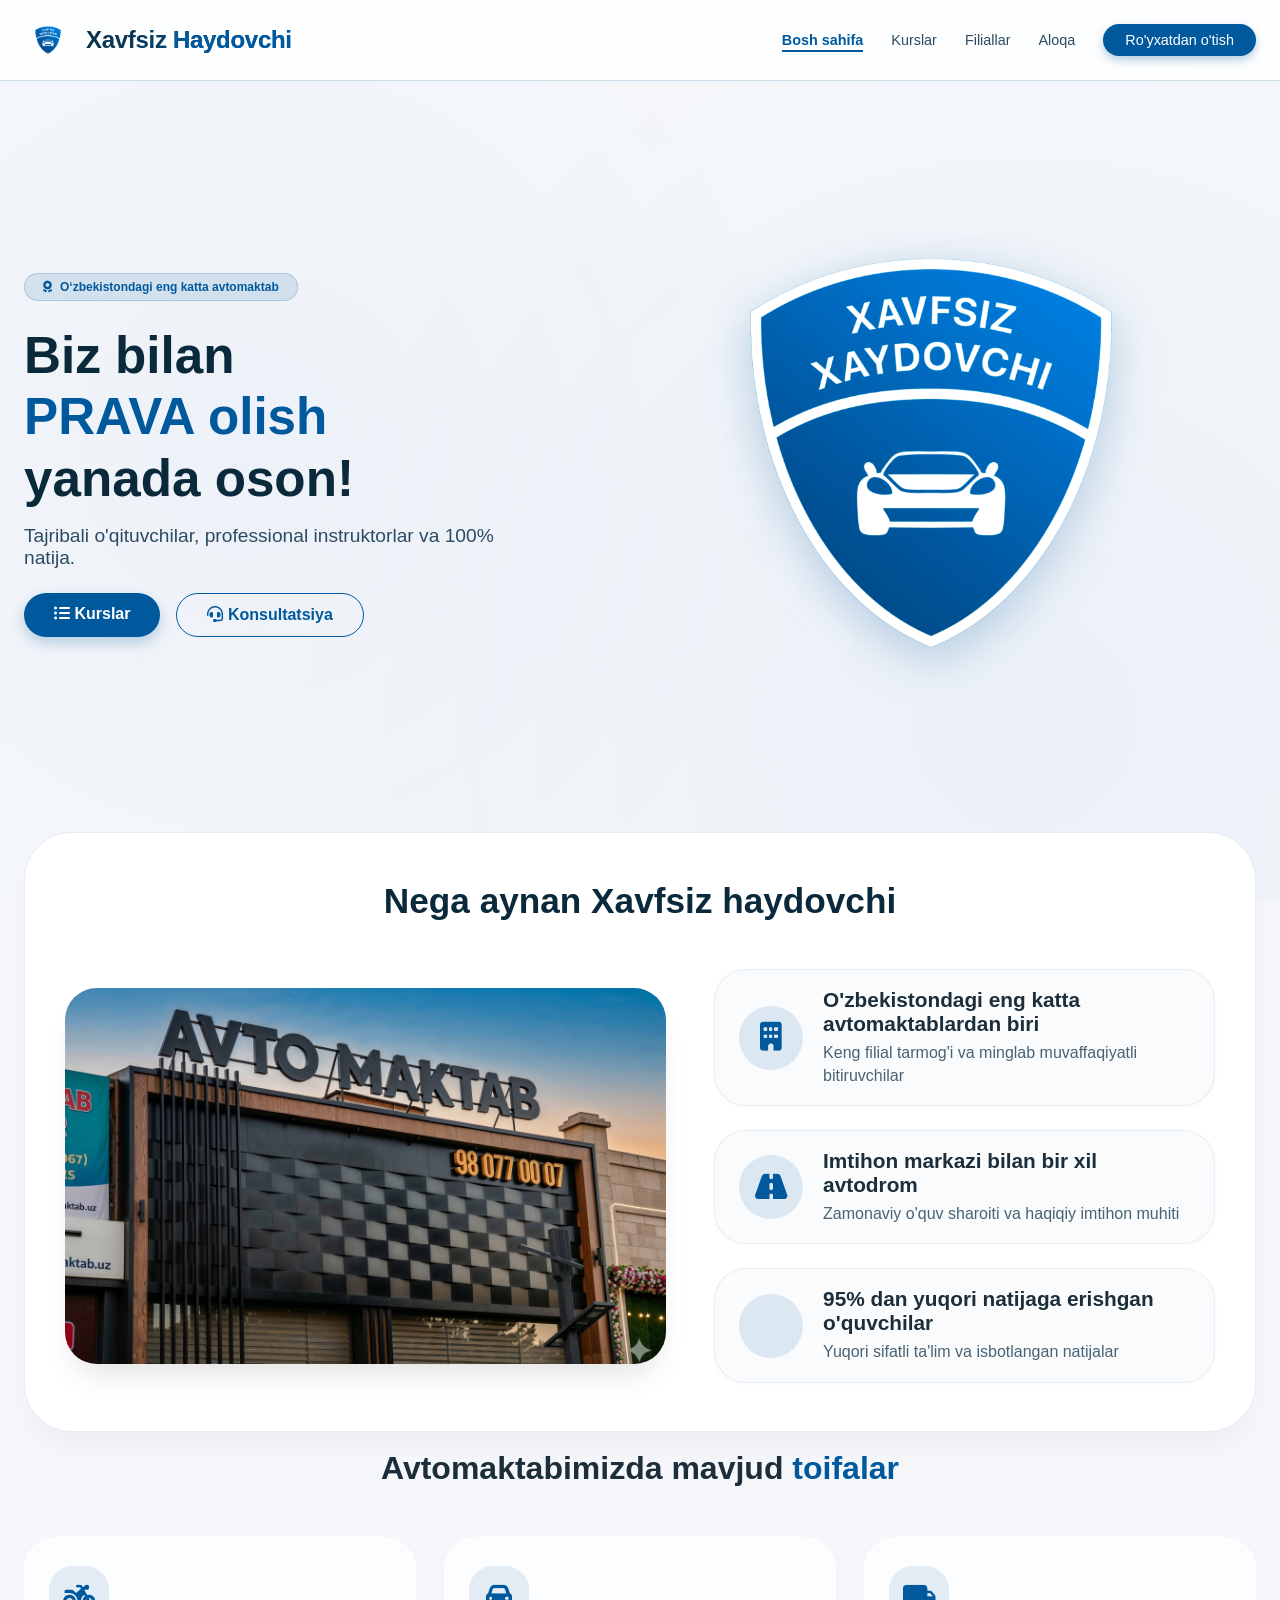
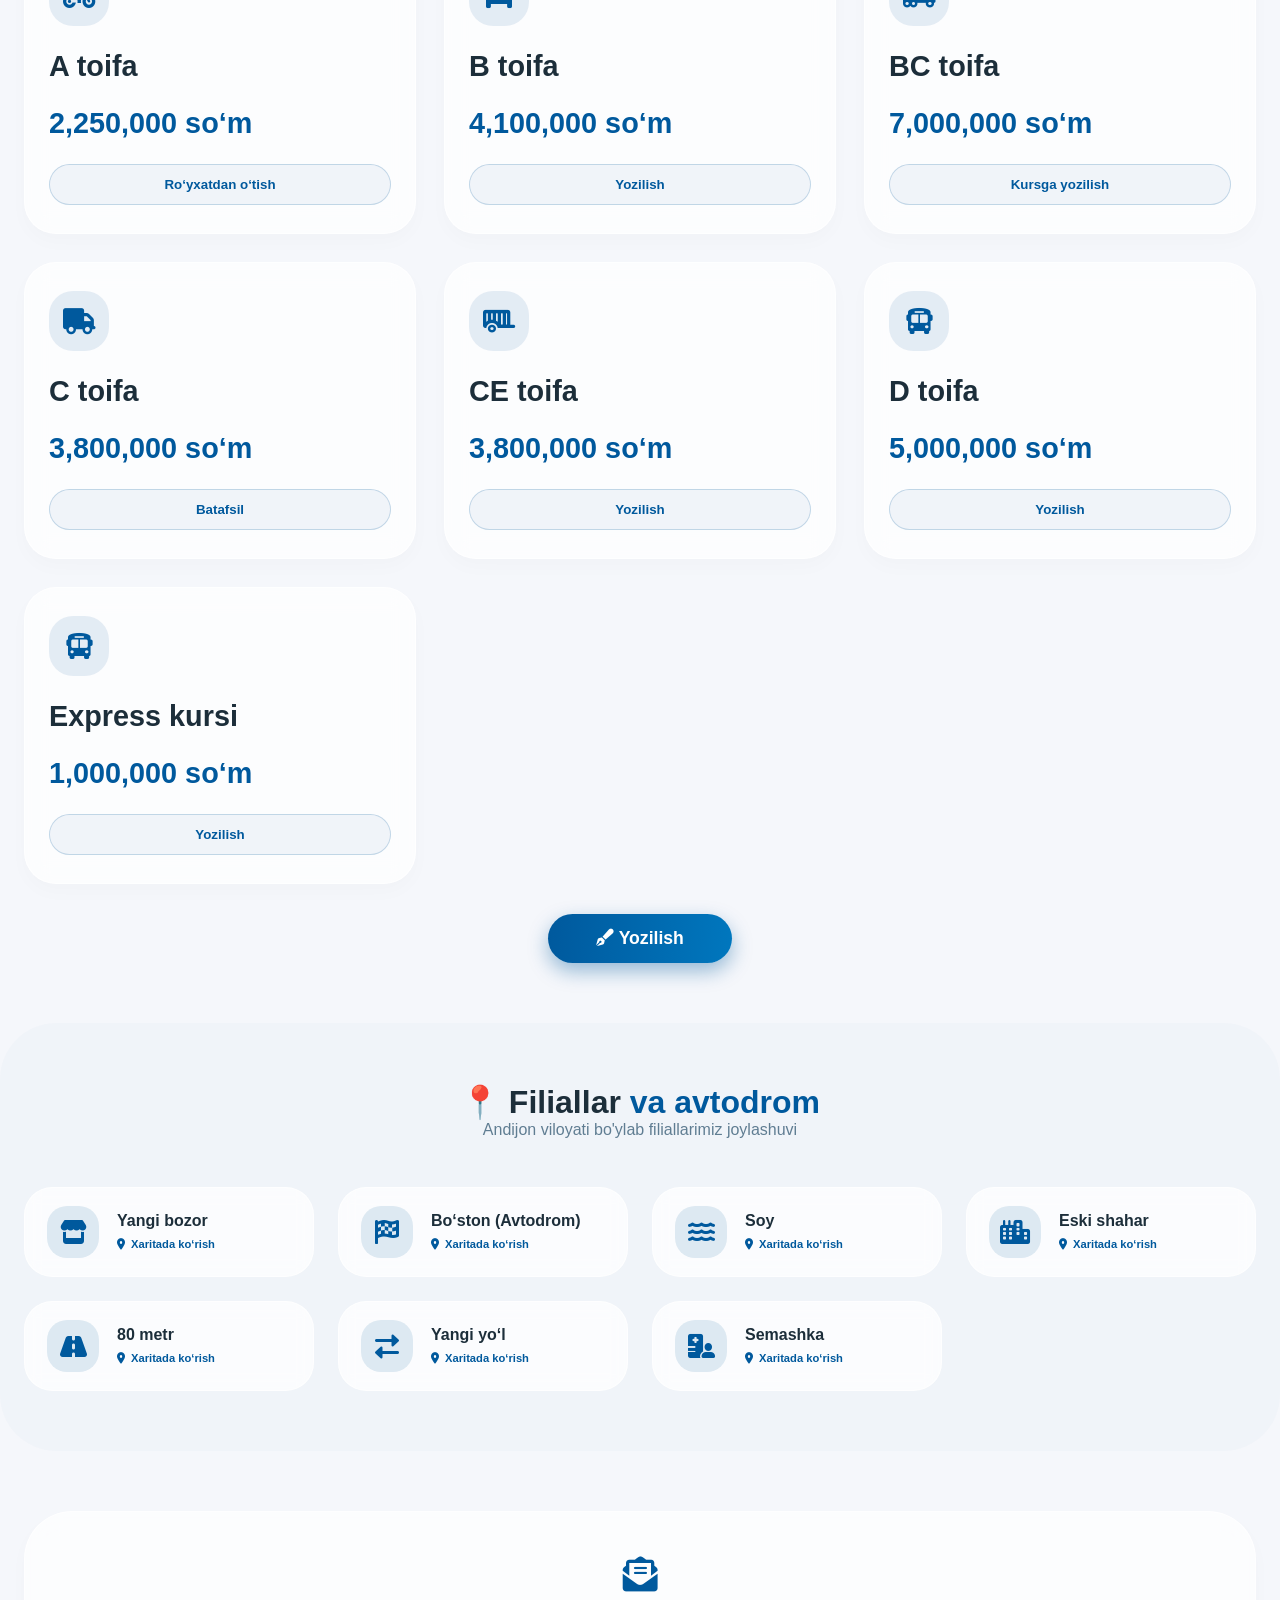
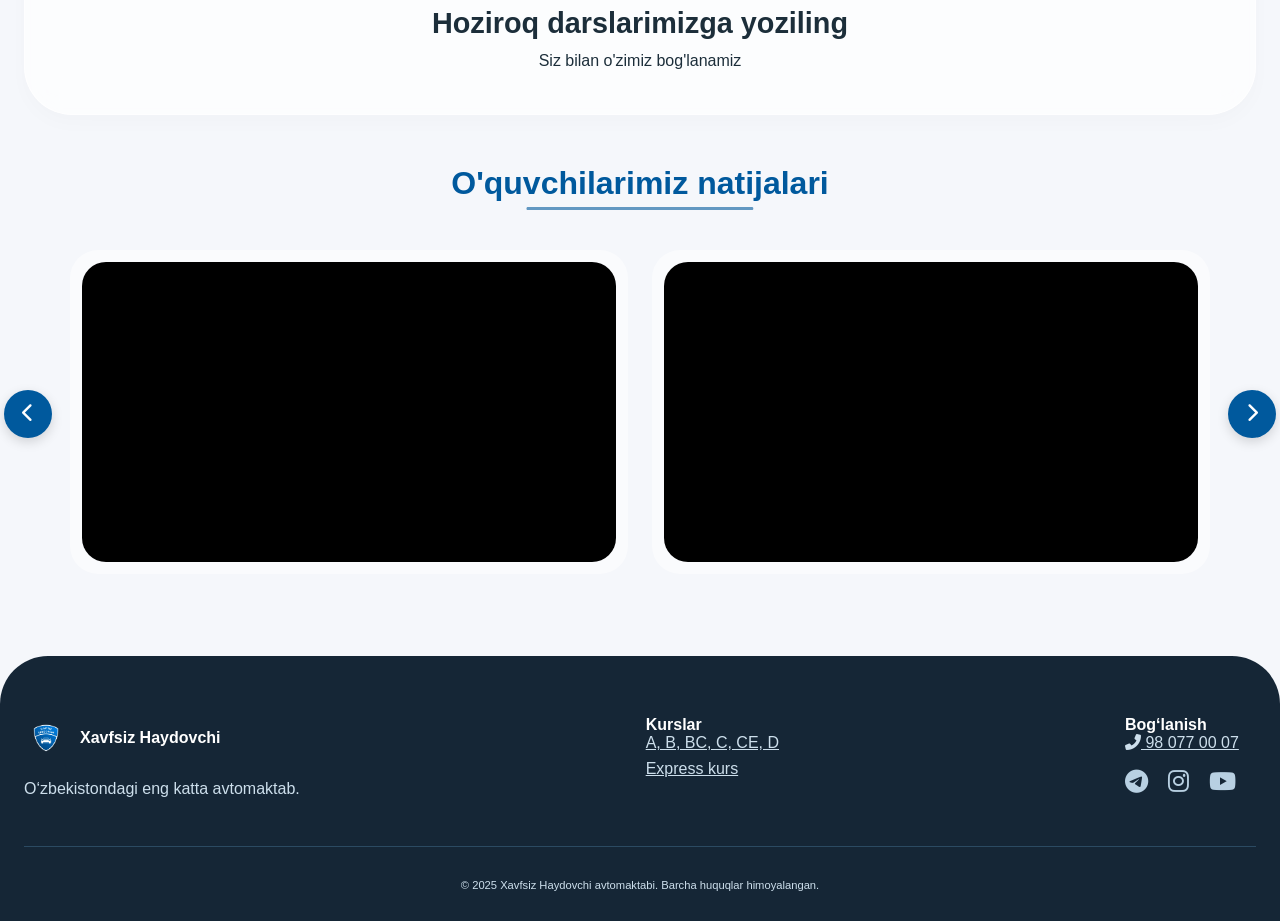
==== index.html @ 7d73e40f "index.html" ====
<!DOCTYPE html>
<html lang="uz">
<head>
    <meta charset="UTF-8">
    <meta name="viewport" content="width=device-width, initial-scale=1.0, viewport-fit=cover">
    <title>Xavfsiz Haydovchi avtomaktabi</title>
    <link rel="icon" type="image/png" href="images/favicon.png">
    <!-- Font Awesome 6 (free) -->
    <link rel="stylesheet" href="https://cdnjs.cloudflare.com/ajax/libs/font-awesome/6.0.0-beta3/css/all.min.css">
    <style>
        * {
            margin: 0;
            padding: 0;
            box-sizing: border-box;
        }

        body {
            font-family: -apple-system, BlinkMacSystemFont, "SF Pro Text", "SF Pro Display", "Helvetica Neue", Helvetica, Arial, sans-serif;
            background: #f5f7fb;
            color: #1c2e3a;
            overflow-x: hidden;
            position: relative;
        }

        body::before {
            content: '';
            position: fixed;
            top: 0;
            left: 0;
            width: 100%;
            height: 100%;
            background: radial-gradient(circle at 20% 50%, rgba(0,89,157,0.03) 0%, transparent 50%),
                        radial-gradient(circle at 80% 80%, rgba(0,89,157,0.04) 0%, transparent 60%);
            pointer-events: none;
            z-index: -2;
        }

        :root {
            --primary: #00599D;
            --primary-dark: #003d66;
            --primary-light: rgba(0, 89, 157, 0.12);
            --glass-bg: rgba(255, 255, 255, 0.72);
            --glass-border: rgba(255, 255, 255, 0.7);
            --shadow-sm: 0 8px 20px rgba(0, 0, 0, 0.02);
            --shadow-md: 0 20px 35px -10px rgba(0, 89, 157, 0.2);
            --shadow-glow: 0 0 15px rgba(0,89,157,0.2);
        }

        .container {
            max-width: 1280px;
            margin: 0 auto;
            padding: 0 24px;
        }

        /* HEADER (glassmorphism + sticky) */
        .glass-header {
            background: rgba(255, 255, 255, 0.82);
            backdrop-filter: blur(20px);
            -webkit-backdrop-filter: blur(20px);
            position: fixed;
            top: 0;
            left: 0;
            width: 100%;
            z-index: 1000;
            border-bottom: 1px solid rgba(0, 89, 157, 0.2);
            transition: transform 0.28s cubic-bezier(0.2, 0.9, 0.4, 1.1), box-shadow 0.3s;
            will-change: transform;
            box-shadow: 0 2px 12px rgba(0,0,0,0.02);
        }
        .glass-header:hover {
            box-shadow: 0 4px 20px rgba(0,0,0,0.05);
        }
        .header-hidden {
            transform: translateY(-100%);
        }

        main {
            margin-top: 88px;
        }
        @media (max-width: 780px) {
            main { margin-top: 78px; }
        }

        /* NAVBAR */
        .navbar {
            display: flex;
            justify-content: space-between;
            align-items: center;
            padding: 16px 0;
            flex-wrap: wrap;
            gap: 16px;
            position: relative;
        }

        .logo {
            display: flex;
            align-items: center;
            gap: 14px;
        }
        .logo-img {
            height: 48px;
            width: auto;
            transition: transform 0.2s ease;
        }
        .logo-img:hover {
            transform: scale(1.02);
        }
        .logo-text h1 {
            font-size: 1.5rem;
            font-weight: 700;
            letter-spacing: -0.3px;
            background: linear-gradient(135deg, #0a2f42, var(--primary));
            -webkit-background-clip: text;
            background-clip: text;
            color: transparent;
        }
        .logo-text span { color: var(--primary); }

        /* Desktop navigation links (default) */
        .nav-links {
            display: flex;
            gap: 28px;
            align-items: center;
            flex-wrap: wrap;
        }
        .nav-links a {
            text-decoration: none;
            font-weight: 500;
            font-size: 0.9rem;
            color: #2c4b62;
            transition: 0.2s;
            position: relative;
        }
        .nav-links a::after {
            content: '';
            position: absolute;
            bottom: -4px;
            left: 0;
            width: 0;
            height: 2px;
            background: var(--primary);
            transition: width 0.2s;
        }
        .nav-links a:hover::after,
        .nav-links a.active::after {
            width: 100%;
        }
        .nav-links a.active { color: var(--primary); font-weight: 600; }

        .header-register-btn {
            background: var(--primary);
            border: none;
            padding: 8px 22px;
            border-radius: 40px;
            font-weight: 600;
            font-size: 0.85rem;
            color: white !important;
            cursor: pointer;
            transition: 0.25s;
            text-decoration: none;
            display: inline-flex;
            align-items: center;
            gap: 8px;
            box-shadow: 0 4px 10px rgba(0,89,157,0.3);
        }
        .header-register-btn:hover {
            background: #00447a;
            transform: translateY(-2px);
            box-shadow: 0 8px 18px rgba(0,89,157,0.4);
            color: white !important;
        }
        .header-register-btn::after {
            display: none;
        }

        /* Burger menu button (hidden on desktop) */
        .burger-menu {
            display: none;
            flex-direction: column;
            justify-content: space-between;
            width: 30px;
            height: 22px;
            background: transparent;
            border: none;
            cursor: pointer;
            z-index: 1010;
            margin-left: auto;
        }
        .burger-menu span {
            width: 100%;
            height: 2.5px;
            background-color: var(--primary);
            border-radius: 4px;
            transition: all 0.2s ease;
        }

        /* --- MOBILE STYLES (only for screens <= 768px) --- */
        @media (max-width: 768px) {
            .navbar {
                flex-wrap: nowrap;
            }
            .burger-menu {
                display: flex;
            }
            .nav-links {
                position: fixed;
                top: 78px; /* matches header height approx */
                left: 0;
                width: 100%;
                background: rgba(255, 255, 255, 0.97);
                backdrop-filter: blur(16px);
                flex-direction: column;
                align-items: flex-start;
                gap: 20px;
                padding: 28px 24px 36px;
                border-radius: 0 0 28px 28px;
                box-shadow: 0 20px 35px -12px rgba(0, 0, 0, 0.2);
                z-index: 999;
                transition: transform 0.25s ease-out, opacity 0.2s;
                transform: translateY(-120%);
                opacity: 0;
                pointer-events: none;
                border-bottom: 1px solid rgba(0,89,157,0.2);
            }
            .nav-links.active {
                transform: translateY(0);
                opacity: 1;
                pointer-events: auto;
            }
            .nav-links a {
                width: 100%;
                padding: 8px 0;
                font-size: 1.05rem;
                border-bottom: 1px solid rgba(0,89,157,0.1);
            }
            .header-register-btn {
                width: fit-content;
                margin-top: 8px;
                background: var(--primary);
                color: white !important;
                text-align: center;
                justify-content: center;
            }
            /* remove after pseudo line on mobile for cleaner look */
            .nav-links a::after {
                display: none;
            }
        }

        /* Hero & rest styles (unchanged) */
        .hero {
            padding: 40px 0 50px;
        }
        .hero-grid {
            display: flex;
            align-items: center;
            gap: 40px;
            flex-wrap: wrap;
            justify-content: center;
        }
        .hero-content {
            flex: 1;
            text-align: center;
        }
        @media (min-width: 992px) {
            .hero-content { text-align: left; }
        }
        
        .hero-logo-animated {
            max-width: 100%;
            height: auto;
            filter: drop-shadow(0 12px 24px rgba(0, 89, 157, 0.25));
            animation: floatGlow 3.2s ease-in-out infinite;
        }
        
        @keyframes floatGlow {
            0% { transform: translateY(0px) scale(1); filter: drop-shadow(0 8px 20px rgba(0, 89, 157, 0.2));}
            50% { transform: translateY(-12px) scale(1.02); filter: drop-shadow(0 20px 30px rgba(0, 89, 157, 0.35));}
            100% { transform: translateY(0px) scale(1); filter: drop-shadow(0 8px 20px rgba(0, 89, 157, 0.2));}
        }
        
        .hero-logo-container {
            flex: 1.2;
            text-align: center;
        }
        
        @media (max-width: 768px) {
            .hero-logo-container { margin-top: 20px; }
            .hero-logo-animated { max-width: 240px; }
        }

        .badge-glass {
            background: var(--primary-light);
            backdrop-filter: blur(4px);
            display: inline-flex;
            align-items: center;
            gap: 8px;
            padding: 6px 18px;
            border-radius: 40px;
            font-weight: 600;
            font-size: 0.75rem;
            color: var(--primary);
            margin-bottom: 24px;
            border: 1px solid rgba(0,89,157,0.2);
        }
        .hero-content h1 {
            font-size: 3.2rem;
            font-weight: 800;
            line-height: 1.2;
            margin-bottom: 16px;
            color: #0a2a3c;
        }
        .hero-content h1 span { color: var(--primary); display: block; }
        .hero-tagline {
            font-size: 1.2rem;
            font-weight: 500;
            color: #2c4b62;
            margin-bottom: 24px;
            max-width: 500px;
            margin-left: auto;
            margin-right: auto;
        }
        @media (min-width: 992px) {
            .hero-tagline { margin-left: 0; margin-right: 0; }
        }
        .hero-content p {
            font-size: 1rem;
            color: #4a6272;
            margin-bottom: 32px;
            max-width: 500px;
            margin-left: auto;
            margin-right: auto;
        }
        @media (min-width: 992px) {
            .hero-content p { margin-left: 0; margin-right: 0; }
        }
        .btn-group {
            display: flex;
            gap: 16px;
            flex-wrap: wrap;
            justify-content: center;
        }
        @media (min-width: 992px) {
            .btn-group { justify-content: flex-start; }
        }
        .btn-primary {
            background: var(--primary);
            color: white;
            padding: 12px 30px;
            border-radius: 44px;
            font-weight: 600;
            text-decoration: none;
            transition: 0.25s;
            box-shadow: 0 6px 14px rgba(0, 89, 157, 0.25);
            display: inline-block;
        }
        .btn-primary:hover {
            transform: translateY(-3px);
            box-shadow: 0 12px 22px -8px rgba(0, 89, 157, 0.5);
        }
        .btn-outline {
            background: transparent;
            border: 1.5px solid var(--primary);
            padding: 12px 30px;
            border-radius: 44px;
            font-weight: 600;
            color: var(--primary);
            text-decoration: none;
            transition: 0.2s;
        }
        .btn-outline:hover {
            background: rgba(0,89,157,0.05);
            transform: translateY(-2px);
        }
        .stats {
            display: flex;
            gap: 40px;
            margin-top: 40px;
            justify-content: center;
        }
        @media (min-width: 992px) {
            .stats { justify-content: flex-start; }
        }
        .stat h3 {
            font-size: 1.6rem;
            font-weight: 700;
            color: var(--primary);
        }

        /* Why us - clean */
        .why-us {
            margin: 80px 0;
        }
        .why-container {
            background: #ffffff;
            border-radius: 48px;
            padding: 48px 40px;
            box-shadow: 0 20px 35px -12px rgba(0, 0, 0, 0.06);
            transition: 0.3s;
            border: 1px solid rgba(0, 89, 157, 0.1);
        }
        .why-title {
            font-size: 2.2rem;
            font-weight: 700;
            text-align: center;
            margin-bottom: 48px;
            color: #0a2a3c;
        }
        .why-title span {
            color: var(--primary);
            position: relative;
        }
        .why-title span::after {
            content: '';
            position: absolute;
            bottom: -10px;
            left: 0;
            width: 100%;
            height: 3px;
            background: var(--primary);
            border-radius: 3px;
            transform: scaleX(0.5);
            opacity: 0.6;
        }
        .why-content-flex {
            display: flex;
            align-items: center;
            gap: 48px;
            flex-wrap: wrap;
        }
        .why-image-shape {
            flex: 1.2;
            min-width: 280px;
            border-radius: 32px;
            overflow: hidden;
            box-shadow: 0 18px 30px -10px rgba(0,0,0,0.12);
            background: #f0f4f9;
        }
        .why-image-shape img {
            width: 100%;
            height: auto;
            display: block;
            object-fit: cover;
            aspect-ratio: 16 / 10;
            transition: transform 0.4s ease;
        }
        .why-image-shape:hover img {
            transform: scale(1.02);
        }
        .why-features-list {
            flex: 1;
            display: flex;
            flex-direction: column;
            gap: 24px;
        }
        .feature-card {
            background: #f9fbfd;
            border-radius: 32px;
            padding: 18px 24px;
            display: flex;
            align-items: center;
            gap: 20px;
            transition: all 0.25s;
            border: 1px solid rgba(0,89,157,0.08);
            box-shadow: 0 2px 6px rgba(0,0,0,0.02);
        }
        .feature-card:hover {
            transform: translateX(8px);
            border-color: var(--primary);
            background: white;
            box-shadow: 0 12px 25px -12px rgba(0,89,157,0.15);
        }
        .feature-icon-large {
            background: var(--primary-light);
            width: 64px;
            height: 64px;
            border-radius: 32px;
            display: flex;
            align-items: center;
            justify-content: center;
            font-size: 1.8rem;
            color: var(--primary);
            flex-shrink: 0;
        }
        .feature-text h3 {
            font-size: 1.3rem;
            font-weight: 700;
            margin-bottom: 6px;
            color: #1c2e3a;
        }
        .feature-text p {
            color: #4a6272;
            line-height: 1.4;
        }
        @media (max-width: 860px) {
            .why-container {
                padding: 32px 24px;
            }
            .why-content-flex {
                flex-direction: column;
            }
            .feature-card {
                flex-direction: column;
                text-align: center;
            }
            .feature-icon-large {
                margin-bottom: 8px;
            }
            .why-image-shape {
                width: 100%;
            }
        }

        /* Cards for courses */
        .cards-grid {
            display: grid;
            grid-template-columns: repeat(auto-fill, minmax(310px, 1fr));
            gap: 28px;
            margin: 50px 0 30px;
        }
        .glass-card {
            background: var(--glass-bg);
            backdrop-filter: blur(12px);
            border-radius: 32px;
            padding: 28px 24px;
            border: 1px solid var(--glass-border);
            transition: all 0.35s cubic-bezier(0.2, 0.9, 0.4, 1.1);
            box-shadow: var(--shadow-sm);
            display: flex;
            flex-direction: column;
            position: relative;
            overflow: hidden;
        }
        .glass-card::before {
            content: '';
            position: absolute;
            top: 0;
            left: 0;
            width: 100%;
            height: 100%;
            background: radial-gradient(circle at top right, rgba(0,89,157,0.05), transparent);
            opacity: 0;
            transition: opacity 0.4s;
            pointer-events: none;
        }
        .glass-card:hover::before { opacity: 1; }
        .glass-card:hover {
            transform: translateY(-10px);
            border-color: var(--primary);
            box-shadow: var(--shadow-md), var(--shadow-glow);
            background: rgba(255, 255, 255, 0.85);
        }
        .card-icon {
            background: rgba(0, 89, 157, 0.1);
            width: 60px;
            height: 60px;
            border-radius: 24px;
            display: flex;
            align-items: center;
            justify-content: center;
            font-size: 26px;
            color: var(--primary);
            margin-bottom: 24px;
            transition: 0.2s;
        }
        .glass-card:hover .card-icon {
            background: var(--primary);
            color: white;
            transform: scale(1.02);
        }
        .card-title { font-size: 1.8rem; font-weight: 700; margin-bottom: 8px; }
        .price {
            font-size: 1.8rem;
            font-weight: 700;
            color: var(--primary);
            margin: 16px 0 12px;
        }
        .card-btn {
            width: 100%;
            background: rgba(0, 89, 157, 0.05);
            border: 1px solid rgba(0, 89, 157, 0.2);
            padding: 12px 0;
            border-radius: 50px;
            font-weight: 600;
            color: var(--primary);
            cursor: pointer;
            transition: 0.25s;
            margin-top: 12px;
        }
        .card-btn:hover {
            background: var(--primary);
            color: white;
            transform: translateY(-2px);
        }
        .global-enroll {
            text-align: center;
            margin: 20px 0 60px;
        }
        .btn-large {
            background: linear-gradient(95deg, var(--primary), #0077be);
            color: white;
            padding: 14px 48px;
            font-size: 1.1rem;
            border-radius: 60px;
            text-decoration: none;
            font-weight: 700;
            display: inline-block;
            transition: 0.3s;
            box-shadow: 0 8px 20px rgba(0,89,157,0.4);
            border: none;
            cursor: pointer;
        }
        .btn-large:hover {
            transform: translateY(-3px);
            box-shadow: 0 15px 30px -8px rgba(0,89,157,0.6);
        }

        /* Locations */
        .locations-glass {
            background: rgba(0, 89, 157, 0.02);
            border-radius: 56px;
            padding: 60px 0;
            margin: 40px 0;
        }
        .locations-grid {
            display: grid;
            grid-template-columns: repeat(auto-fill, minmax(280px, 1fr));
            gap: 24px;
        }
        .loc-item {
            background: rgba(255, 255, 255, 0.75);
            backdrop-filter: blur(8px);
            border-radius: 28px;
            padding: 18px 22px;
            display: flex;
            align-items: center;
            gap: 18px;
            transition: 0.25s;
            border: 1px solid rgba(255, 255, 255, 0.6);
        }
        .loc-item:hover {
            transform: translateY(-5px);
            border-color: var(--primary);
            background: white;
            box-shadow: 0 12px 25px -12px rgba(0,0,0,0.1);
        }
        .loc-icon {
            background: var(--primary-light);
            width: 52px;
            height: 52px;
            border-radius: 20px;
            display: flex;
            align-items: center;
            justify-content: center;
            font-size: 24px;
            color: var(--primary);
        }
        .map-link {
            font-size: 0.7rem;
            font-weight: 600;
            color: var(--primary);
            text-decoration: none;
            display: inline-flex;
            align-items: center;
            gap: 6px;
            margin-top: 8px;
        }

        /* AmoCRM */
        .amo-glass-container {
            background: rgba(255, 255, 255, 0.7);
            backdrop-filter: blur(16px);
            border-radius: 48px;
            padding: 44px 32px;
            margin: 60px 0 50px;
            text-align: center;
            border: 1px solid rgba(255, 255, 255, 0.6);
            box-shadow: var(--shadow-sm);
        }
        .amo-title { font-size: 1.8rem; font-weight: 700; margin-bottom: 12px; }

        /* Video section */
        .video-section { 
            margin: 40px 0 70px; 
            padding: 0 4px;
        }
        .section-title {
            font-size: 2rem;
            font-weight: 700;
            text-align: center;
            margin-bottom: 40px;
        }
        .section-title span { color: var(--primary); position: relative; display: inline-block; }
        .section-title span::after {
            content: '';
            position: absolute;
            bottom: -8px;
            left: 0;
            width: 100%;
            height: 3px;
            background: var(--primary);
            border-radius: 3px;
            transform: scaleX(0.6);
            opacity: 0.6;
        }
        .carousel-container {
            position: relative;
            display: flex;
            align-items: center;
            gap: 12px;
        }
        .carousel-wrapper {
            overflow-x: auto;
            scroll-snap-type: x mandatory;
            scroll-behavior: smooth;
            -webkit-overflow-scrolling: touch;
            scrollbar-width: thin;
            border-radius: 32px;
            flex: 1;
            padding: 0 2px;
        }
        .carousel-track {
            display: flex;
            gap: 24px;
            padding: 8px 4px 12px 4px;
        }
        .carousel-item {
            flex: 0 0 calc(50% - 12px);
            min-width: 280px;
            scroll-snap-align: start;
            background: rgba(255,255,255,0.5);
            border-radius: 28px;
            backdrop-filter: blur(3px);
            padding: 12px;
            transition: 0.3s;
        }
        .carousel-item:hover { transform: scale(1.01); background: rgba(255,255,255,0.8); }
        @media (max-width: 780px) {
            .carousel-item { flex: 0 0 85%; }
            .carousel-container { gap: 8px; }
        }
        .video-wrapper {
            position: relative;
            padding-bottom: 56.25%;
            height: 0;
            border-radius: 24px;
            overflow: hidden;
            background: #000;
        }
        .video-wrapper iframe {
            position: absolute;
            top: 0;
            left: 0;
            width: 100%;
            height: 100%;
            border: 0;
        }
        .carousel-btn {
            background: var(--primary);
            color: white;
            border: none;
            width: 48px;
            height: 48px;
            border-radius: 50%;
            font-size: 1.2rem;
            cursor: pointer;
            transition: 0.2s;
            box-shadow: 0 4px 12px rgba(0,0,0,0.15);
            flex-shrink: 0;
        }
        .carousel-btn:hover {
            background: #00447a;
            transform: scale(1.05);
        }

        /* Footer */
        .glass-footer {
            background: rgba(12, 30, 46, 0.96);
            backdrop-filter: blur(10px);
            border-radius: 48px 48px 0 0;
            padding: 60px 0 30px;
            color: #cddfec;
        }
        .footer-grid {
            display: flex;
            flex-wrap: wrap;
            gap: 50px;
            justify-content: space-between;
        }
        .social-links a {
            color: #b8d0e2;
            font-size: 1.5rem;
            margin-right: 20px;
            transition: 0.2s;
        }
        .social-links a:hover { color: white; transform: translateY(-2px); display: inline-block; }
        .copyright {
            text-align: center;
            border-top: 1px solid #2b4a62;
            padding-top: 32px;
            margin-top: 48px;
            font-size: 0.7rem;
        }
        @media (max-width: 780px) {
            .hero-content h1 { font-size: 2.4rem; }
            .navbar { flex-direction: row; }
            .container { padding: 0 20px; }
            .carousel-btn { width: 40px; height: 40px; }
        }

        .reveal { opacity: 0; }
        .reveal.visible { animation: fadeUp 0.6s cubic-bezier(0.2, 0.9, 0.4, 1.1) forwards; }
        @keyframes fadeUp {
            from { opacity: 0; transform: translateY(30px); }
            to { opacity: 1; transform: translateY(0); }
        }
    </style>
</head>
<body>

<header class="glass-header" id="autoHideHeader">
    <div class="container">
        <div class="navbar">
            <div class="logo">
                <img src="images/logo.PNG" alt="Xavfsiz Haydovchi" class="logo-img" onerror="this.onerror=null; this.src='https://placehold.co/48x48?text=Logo';">
                <div class="logo-text">
                    <h1>Xavfsiz <span>Haydovchi</span></h1>
                </div>
            </div>
            <!-- Burger button (visible only on mobile) -->
            <button class="burger-menu" id="burgerBtn" aria-label="Menyu" aria-expanded="false">
                <span></span>
                <span></span>
                <span></span>
            </button>
            <div class="nav-links" id="navLinks">
                <a href="#" class="active">Bosh sahifa</a>
                <a href="#kurslar">Kurslar</a>
                <a href="#filiallar">Filiallar</a>
                <a href="#aloqa">Aloqa</a>
                <a href="https://forms.amocrm.ru/rzrwxvc" target="_blank" class="header-register-btn">Ro'yxatdan o'tish</a>
            </div>
        </div>
    </div>
</header>

<main>
    <!-- Hero section same as original -->
    <section class="hero">
        <div class="container">
            <div class="hero-grid">
                <div class="hero-content reveal">
                    <span class="badge-glass"><i class="fas fa-award"></i> O‘zbekistondagi eng katta avtomaktab</span>
                    <h1>Biz bilan<br><span>PRAVA olish</span> yanada oson!</h1>
                    <div class="hero-tagline">Tajribali o'qituvchilar, professional instruktorlar va 100% natija.</div>
                    <div class="btn-group">
                        <a href="#kurslar" class="btn-primary"><i class="fas fa-list-ul"></i> Kurslar</a>
                        <a href="https://forms.amocrm.ru/rzrwxvc" target="_blank" class="btn-outline"><i class="fas fa-headset"></i> Konsultatsiya</a>
                    </div>
                </div>
                <div class="hero-logo-container">
                    <img src="images/logo.PNG" alt="Xavfsiz Haydovchi avtomaktabi logotipi" class="hero-logo-animated" onerror="this.onerror=null; this.src='https://placehold.co/700x700?text=Xavfsiz+Haydovchi';">
                </div>
            </div>
        </div>
    </section>

    <!-- Why us -->
    <div class="container">
        <div class="why-container">
            <h2 class="why-title">Nega aynan Xavfsiz haydovchi</h2>
            <div class="why-content-flex">
                <div class="why-image-shape">
                    <img src="images/1.jpg" alt="Avtomaktab faoliyati" onerror="this.src='https://placehold.co/800x500?text=Driving+school'">
                </div>
                <div class="why-features-list">
                    <div class="feature-card"><div class="feature-icon-large"><i class="fas fa-building"></i></div><div class="feature-text"><h3>O'zbekistondagi eng katta avtomaktablardan biri</h3><p>Keng filial tarmog'i va minglab muvaffaqiyatli bitiruvchilar</p></div></div>
                    <div class="feature-card"><div class="feature-icon-large"><i class="fas fa-road"></i></div><div class="feature-text"><h3>Imtihon markazi bilan bir xil avtodrom</h3><p>Zamonaviy o'quv sharoiti va haqiqiy imtihon muhiti</p></div></div>
                    <div class="feature-card"><div class="feature-icon-large"><i class="fas fa-chart-simple"></i></div><div class="feature-text"><h3>95% dan yuqori natijaga erishgan o'quvchilar</h3><p>Yuqori sifatli ta'lim va isbotlangan natijalar</p></div></div>
                </div>
            </div>
        </div>
    </div>

    <!-- Kurslar toifalari -->
    <div class="container" id="kurslar">
        <br><h2 style="font-size: 2rem; font-weight: 700; text-align: center; margin-bottom: 16px;">Avtomaktabimizda mavjud <span style="color: var(--primary);">toifalar</span></h2>
        <div class="cards-grid">
            <div class="glass-card reveal"><div class="card-icon"><i class="fas fa-motorcycle"></i></div><div class="card-title">A toifa</div><div class="price">2,250,000 so‘m</div><button class="card-btn" onclick="window.location.href='tel:+998980770007'">Ro‘yxatdan o‘tish</button></div>
            <div class="glass-card reveal"><div class="card-icon"><i class="fas fa-car"></i></div><div class="card-title">B toifa</div><div class="price">4,100,000 so‘m</div><button class="card-btn" onclick="window.location.href='tel:+998980770007'">Yozilish</button></div>
            <div class="glass-card reveal"><div class="card-icon"><i class="fas fa-truck-moving"></i></div><div class="card-title">BC toifa</div><div class="price">7,000,000 so‘m</div><button class="card-btn" onclick="window.location.href='tel:+998980770007'">Kursga yozilish</button></div>
            <div class="glass-card reveal"><div class="card-icon"><i class="fas fa-truck"></i></div><div class="card-title">C toifa</div><div class="price">3,800,000 so‘m</div><button class="card-btn" onclick="window.location.href='tel:+998980770007'">Batafsil</button></div>
            <div class="glass-card reveal"><div class="card-icon"><i class="fas fa-trailer"></i></div><div class="card-title">CE toifa</div><div class="price">3,800,000 so‘m</div><button class="card-btn" onclick="window.location.href='tel:+998980770007'">Yozilish</button></div>
            <div class="glass-card reveal"><div class="card-icon"><i class="fas fa-bus"></i></div><div class="card-title">D toifa</div><div class="price">5,000,000 so‘m</div><button class="card-btn" onclick="window.location.href='tel:+998980770007'">Yozilish</button></div>
            <div class="glass-card reveal"><div class="card-icon"><i class="fas fa-bus"></i></div><div class="card-title">Express kursi</div><div class="price">1,000,000 so‘m</div><button class="card-btn" onclick="window.location.href='tel:+998980770007'">Yozilish</button></div>
        </div>
        <div class="global-enroll reveal"><a href="https://forms.amocrm.ru/rzrwxvc" target="_blank" class="btn-large"><i class="fas fa-pen-fancy"></i> Yozilish</a></div>
    </div>

    <!-- Filiallar -->
    <div class="locations-glass" id="filiallar">
        <div class="container">
            <h2 style="font-size: 2rem; font-weight: 700; text-align: center;">📍 Filiallar <span style="color: var(--primary);">va avtodrom</span></h2>
            <p style="text-align: center; margin-bottom: 48px; color: #5f7d92;">Andijon viloyati bo'ylab filiallarimiz joylashuvi</p>
            <div class="locations-grid">
                <div class="loc-item reveal"><div class="loc-icon"><i class="fas fa-store"></i></div><div><h4>Yangi bozor</h4><a class="map-link" href="https://yandex.uz/maps/-/CPH6uC0C" target="_blank"><i class="fas fa-map-marker-alt"></i> Xaritada ko‘rish</a></div></div>
                <div class="loc-item reveal"><div class="loc-icon"><i class="fas fa-flag-checkered"></i></div><div><h4>Bo‘ston (Avtodrom)</h4><a class="map-link" href="https://yandex.uz/maps/-/CPH6yMzZ" target="_blank"><i class="fas fa-map-marker-alt"></i> Xaritada ko‘rish</a></div></div>
                <div class="loc-item reveal"><div class="loc-icon"><i class="fas fa-water"></i></div><div><h4>Soy</h4><a class="map-link" href="https://yandex.uz/maps/-/CPH6NRYs" target="_blank"><i class="fas fa-map-marker-alt"></i> Xaritada ko‘rish</a></div></div>
                <div class="loc-item reveal"><div class="loc-icon"><i class="fas fa-city"></i></div><div><h4>Eski shahar</h4><a class="map-link" href="https://yandex.uz/navi/10329/andijan/?ll=72.346828%2C40.785410&mode=whatshere&whatshere%5Bpoint%5D=72.346846%2C40.785458&whatshere%5Bzoom%5D=19&z=16" target="_blank"><i class="fas fa-map-marker-alt"></i> Xaritada ko‘rish</a></div></div>
                <div class="loc-item reveal"><div class="loc-icon"><i class="fas fa-road"></i></div><div><h4>80 metr</h4><a class="map-link" href="https://yandex.uz/navi/10329/andijan/?ll=72.332867%2C40.777147&mode=whatshere&whatshere%5Bpoint%5D=72.332677%2C40.777256&whatshere%5Bzoom%5D=19&z=16" target="_blank"><i class="fas fa-map-marker-alt"></i> Xaritada ko‘rish</a></div></div>
                <div class="loc-item reveal"><div class="loc-icon"><i class="fas fa-exchange-alt"></i></div><div><h4>Yangi yo‘l</h4><a class="map-link" href="https://yandex.uz/navi/10329/andijan/?ll=72.344501%2C40.813760&mode=whatshere&whatshere%5Bpoint%5D=72.344377%2C40.813529&whatshere%5Bzoom%5D=19&z=16" target="_blank"><i class="fas fa-map-marker-alt"></i> Xaritada ko‘rish</a></div></div>
                <div class="loc-item reveal"><div class="loc-icon"><i class="fas fa-hospital-user"></i></div><div><h4>Semashka</h4><a class="map-link" href="https://yandex.uz/maps/-/CPH6fEMy" target="_blank"><i class="fas fa-map-marker-alt"></i> Xaritada ko‘rish</a></div></div>
            </div>
        </div>
    </div>

    <!-- AmoCRM -->
    <div class="container">
        <div class="amo-glass-container reveal">
            <i class="fas fa-envelope-open-text" style="font-size: 2.2rem; color: var(--primary); margin-bottom: 16px; display: inline-block;"></i>
            <h2 class="amo-title">Hoziroq darslarimizga yoziling</h2>
            <p>Siz bilan o'zimiz bog'lanamiz</p>
            <script>!function(a,m,o,c,r,m1){a[o+c]=a[o+c]||{setMeta:function(p){this.params=(this.params||[]).concat([p])}},a[o+r]=a[o+r]||function(f){a[o+r].f=(a[o+r].f||[]).concat([f])},a[o+r]({id:"1715926",hash:"34a8acd41660d7dcc1a482098af1c93e",locale:"ru"}),a[o+m1]=a[o+m1]||function(f,k){a[o+m1].f=(a[o+m1].f||[]).concat([[f,k]])}}(window,0,"amo_forms_","params","load","loaded");</script>
            <script id="amoforms_script_1715926" async="async" charset="utf-8" src="https://forms.amocrm.ru/forms/assets/js/amoforms.js?1780060354"></script>
        </div>
    </div>

    <!-- Video carousel -->
    <div class="container video-section">
        <h2 class="section-title reveal"><span>O'quvchilarimiz natijalari</span></h2>
        <div class="carousel-container reveal">
            <button class="carousel-btn prev-btn" aria-label="Oldingi"><i class="fas fa-chevron-left"></i></button>
            <div class="carousel-wrapper" id="videoCarousel"><div class="carousel-track"><div class="carousel-item"><div class="video-wrapper"><iframe src="https://www.youtube.com/embed/cZfR8jMlmac" title="YouTube video" allow="accelerometer; autoplay; clipboard-write; encrypted-media; gyroscope; picture-in-picture" allowfullscreen></iframe></div></div><div class="carousel-item"><div class="video-wrapper"><iframe src="https://www.youtube.com/embed/bghxsXkDoAM" title="YouTube video" allow="accelerometer; autoplay; clipboard-write; encrypted-media; gyroscope; picture-in-picture" allowfullscreen></iframe></div></div></div></div>
            <button class="carousel-btn next-btn" aria-label="Keyingi"><i class="fas fa-chevron-right"></i></button>
        </div>
    </div>
</main>

<footer class="glass-footer" id="aloqa">
    <div class="container">
        <div class="footer-grid">
            <div class="footer-col"><div style="display: flex; gap: 12px; align-items: center; margin-bottom: 20px;"><img src="images/logo.PNG" alt="logo" style="height: 44px; width: auto;" onerror="this.src='https://placehold.co/44x44'"><h4 style="color: white;">Xavfsiz Haydovchi</h4></div><p>O‘zbekistondagi eng katta avtomaktab.</p></div>
            <div class="footer-col"><h4 style="color: white;">Kurslar</h4><a href="#" style="color: #cddfec; display: block; margin-bottom: 8px;">A, B, BC, C, CE, D</a><a href="#" style="color: #cddfec;">Express kurs</a></div>
            <div class="footer-col"><h4 style="color: white;">Bog‘lanish</h4><a href="tel:+998980770007" style="color: #cddfec;"><i class="fas fa-phone-alt"></i> 98 077 00 07</a><div class="social-links" style="margin-top: 16px;"><a href="https://t.me/s/xavfsiz_xaydovchi" target="_blank"><i class="fab fa-telegram"></i></a><a href="https://www.instagram.com/avtomaktab_andijon/" target="_blank"><i class="fab fa-instagram"></i></a><a href="https://www.youtube.com/@avtomaktab_andijon" target="_blank"><i class="fab fa-youtube"></i></a></div></div>
        </div>
        <div class="copyright">© 2025 Xavfsiz Haydovchi avtomaktabi. Barcha huquqlar himoyalangan.</div>
    </div>
</footer>

<script>
    (function() {
        // Scroll reveal
        const reveals = document.querySelectorAll('.reveal');
        const observer = new IntersectionObserver((entries) => {
            entries.forEach(entry => {
                if (entry.isIntersecting) {
                    entry.target.classList.add('visible');
                    observer.unobserve(entry.target);
                }
            });
        }, { threshold: 0.1, rootMargin: '0px 0px -20px 0px' });
        reveals.forEach(el => observer.observe(el));

        // Header auto hide
        const header = document.getElementById('autoHideHeader');
        if (header) {
            let lastScrollY = window.scrollY;
            let ticking = false;
            function onScroll() {
                if (ticking) return;
                requestAnimationFrame(() => {
                    const currentY = window.scrollY;
                    if (currentY <= 20) header.classList.remove('header-hidden');
                    else if (currentY > lastScrollY && currentY > 20) header.classList.add('header-hidden');
                    else if (currentY < lastScrollY) header.classList.remove('header-hidden');
                    lastScrollY = currentY;
                    ticking = false;
                });
                ticking = true;
            }
            window.addEventListener('scroll', onScroll, { passive: true });
            header.classList.remove('header-hidden');
        }

        // BURGER MENU FUNCTIONALITY (mobile only, but safe)
        const burger = document.getElementById('burgerBtn');
        const navLinks = document.getElementById('navLinks');
        if (burger && navLinks) {
            const toggleMenu = () => {
                const isExpanded = burger.getAttribute('aria-expanded') === 'true';
                burger.setAttribute('aria-expanded', !isExpanded);
                navLinks.classList.toggle('active');
                // Optional: prevent body scroll when menu open?
                if (!isExpanded) {
                    document.body.style.overflow = 'hidden';
                } else {
                    document.body.style.overflow = '';
                }
            };
            burger.addEventListener('click', (e) => {
                e.stopPropagation();
                toggleMenu();
            });
            // Close menu when clicking a link inside navLinks
            const allLinks = navLinks.querySelectorAll('a');
            allLinks.forEach(link => {
                link.addEventListener('click', (e) => {
                    if (navLinks.classList.contains('active')) {
                        navLinks.classList.remove('active');
                        burger.setAttribute('aria-expanded', 'false');
                        document.body.style.overflow = '';
                    }
                });
            });
            // Click outside to close (only on mobile, but generally safe)
            document.addEventListener('click', (event) => {
                if (navLinks.classList.contains('active') && !navLinks.contains(event.target) && !burger.contains(event.target)) {
                    navLinks.classList.remove('active');
                    burger.setAttribute('aria-expanded', 'false');
                    document.body.style.overflow = '';
                }
            });
            // Handle resize: if window becomes desktop size, ensure menu is closed and overflow reset
            window.addEventListener('resize', () => {
                if (window.innerWidth > 768 && navLinks.classList.contains('active')) {
                    navLinks.classList.remove('active');
                    burger.setAttribute('aria-expanded', 'false');
                    document.body.style.overflow = '';
                }
            });
        }

        // Video carousel
        const wrapper = document.getElementById('videoCarousel');
        const prevBtn = document.querySelector('.prev-btn');
        const nextBtn = document.querySelector('.next-btn');
        if (wrapper && prevBtn && nextBtn) {
            const getScrollAmount = () => {
                const firstItem = wrapper.querySelector('.carousel-item');
                if (!firstItem) return 300;
                return firstItem.clientWidth + 24;
            };
            prevBtn.addEventListener('click', () => wrapper.scrollBy({ left: -getScrollAmount(), behavior: 'smooth' }));
            nextBtn.addEventListener('click', () => wrapper.scrollBy({ left: getScrollAmount(), behavior: 'smooth' }));
        }
    })();
</script>
</body>
</html>
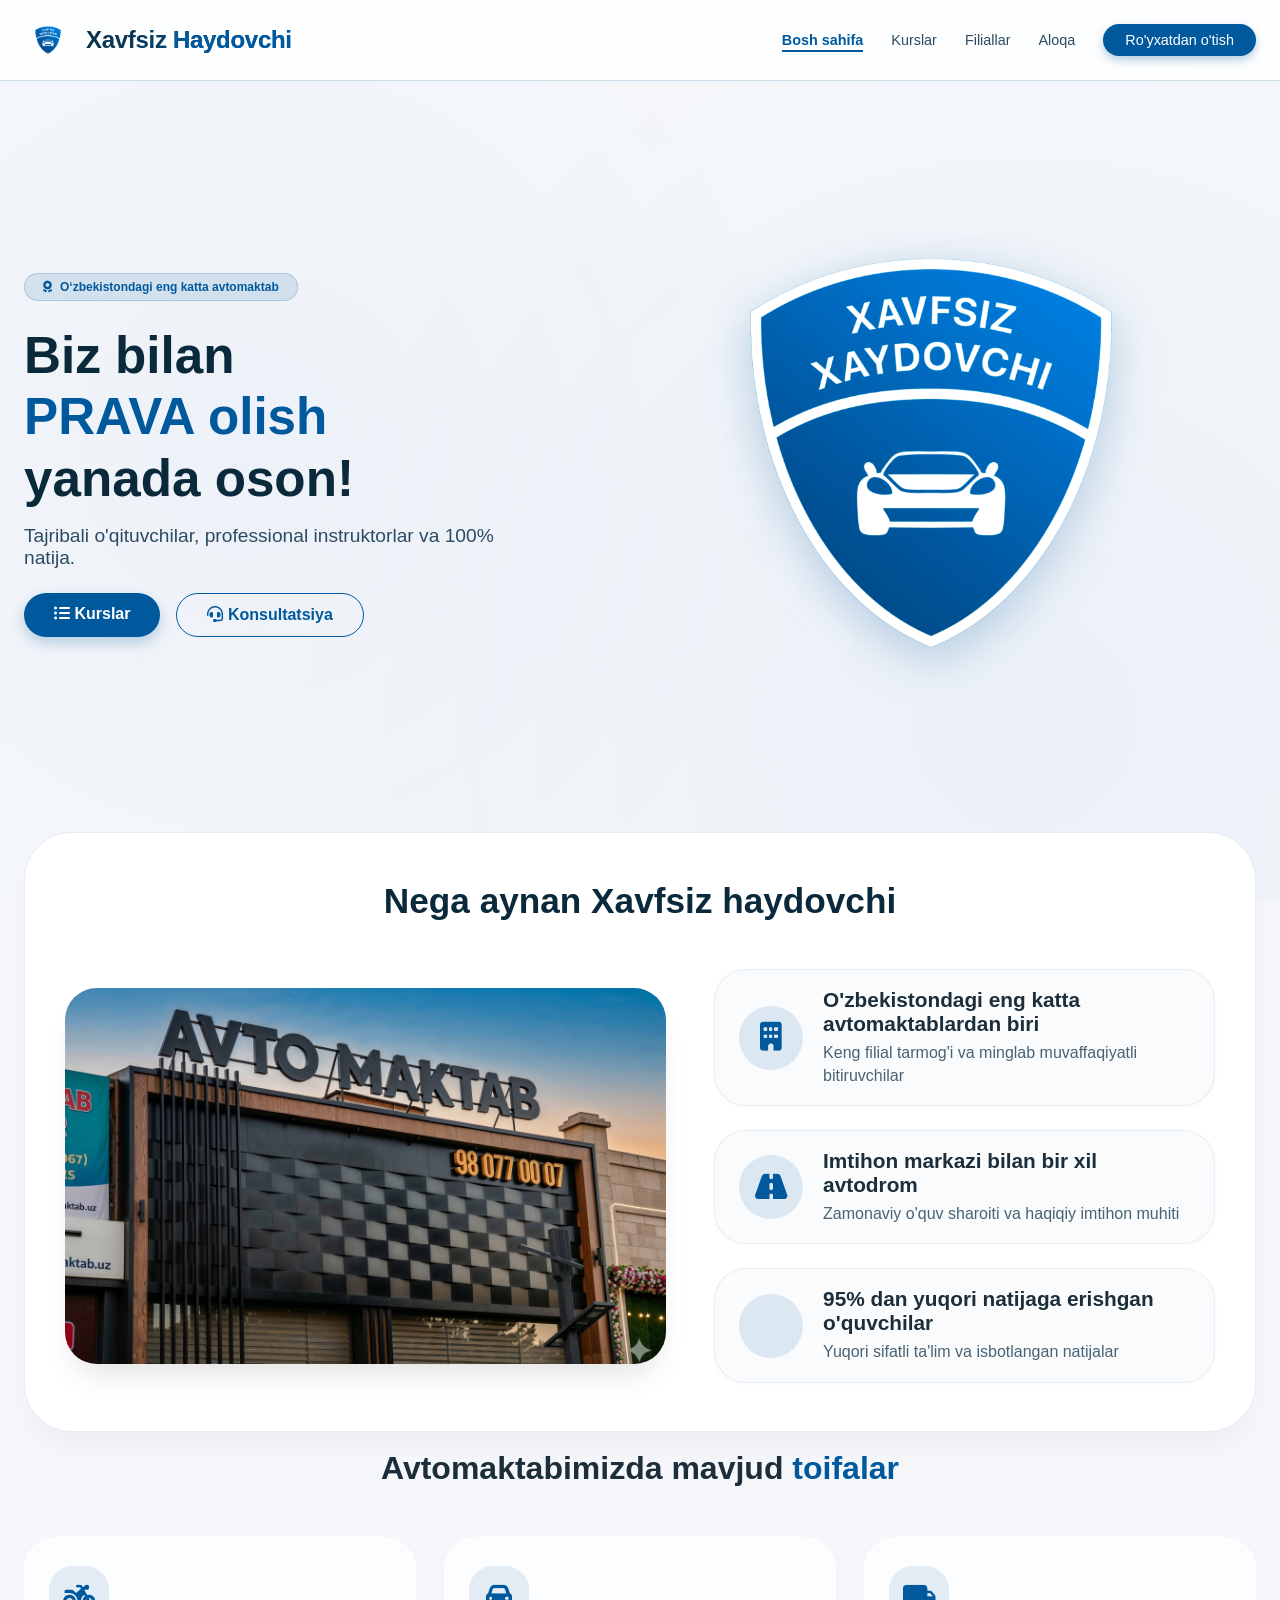
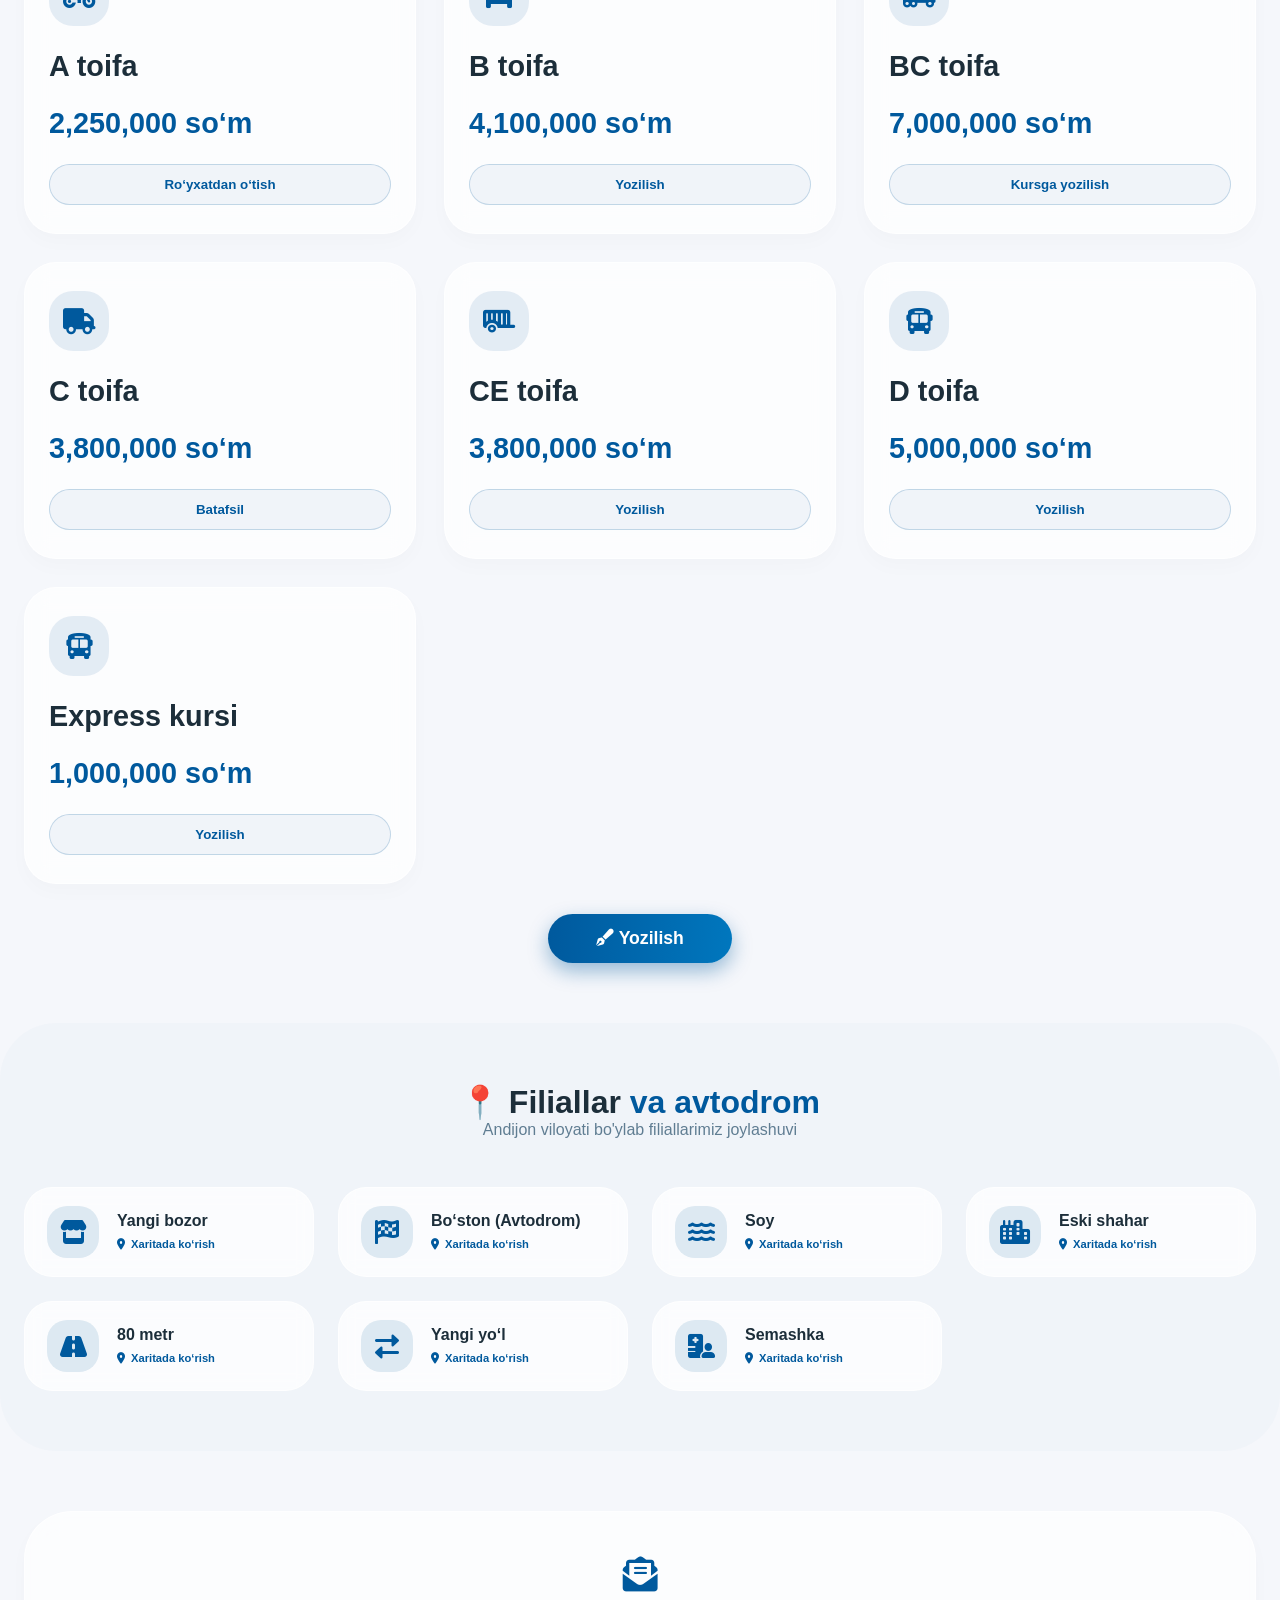
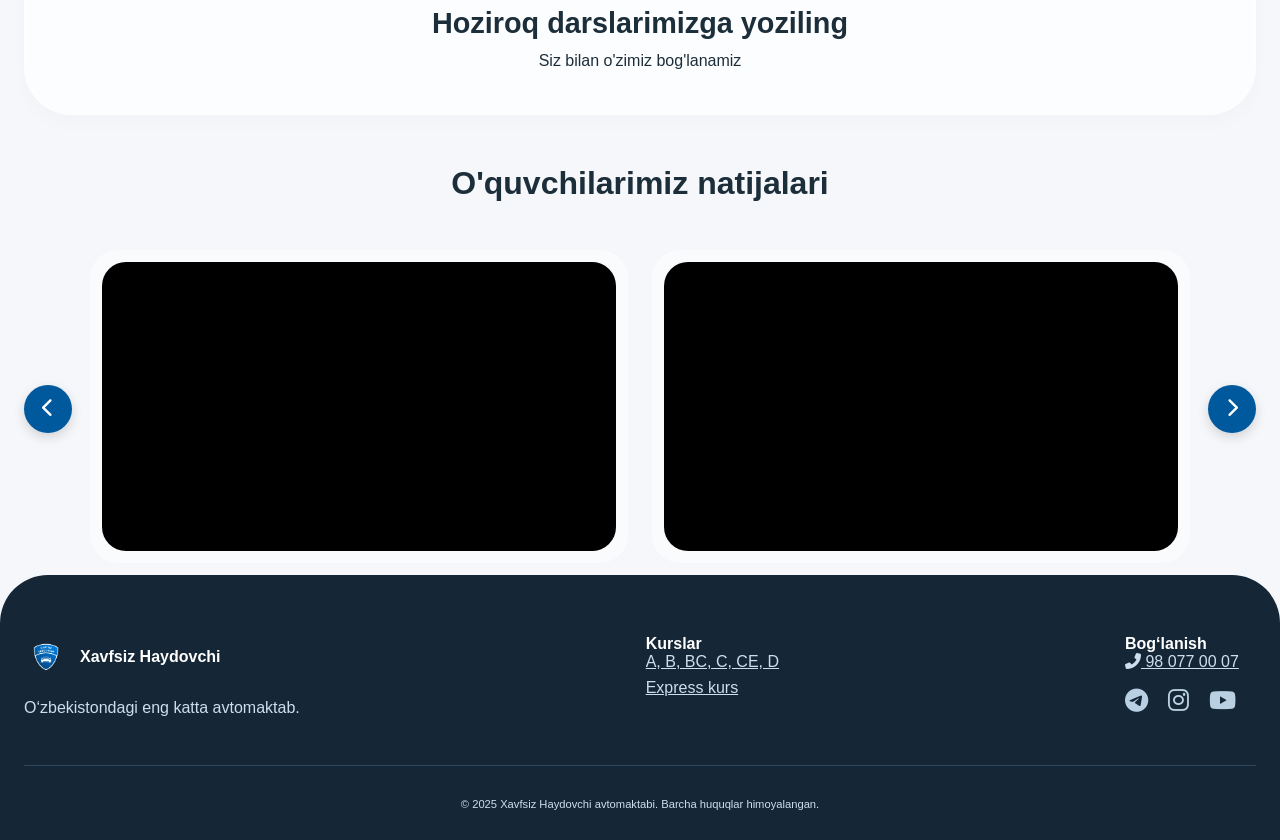
==== commit 3a68bdbb: "index.html" ====
--- a/index.html
+++ b/index.html
@@ -926,8 +926,8 @@
     </div>
 
     <!-- Video carousel -->
-    <div class="container video-section">
-        <h2 class="section-title reveal"><span>O'quvchilarimiz natijalari</span></h2>
+    <div class="container">
+        <h2 class="section-title reveal">O'quvchilarimiz natijalari</h2>
         <div class="carousel-container reveal">
             <button class="carousel-btn prev-btn" aria-label="Oldingi"><i class="fas fa-chevron-left"></i></button>
             <div class="carousel-wrapper" id="videoCarousel"><div class="carousel-track"><div class="carousel-item"><div class="video-wrapper"><iframe src="https://www.youtube.com/embed/cZfR8jMlmac" title="YouTube video" allow="accelerometer; autoplay; clipboard-write; encrypted-media; gyroscope; picture-in-picture" allowfullscreen></iframe></div></div><div class="carousel-item"><div class="video-wrapper"><iframe src="https://www.youtube.com/embed/bghxsXkDoAM" title="YouTube video" allow="accelerometer; autoplay; clipboard-write; encrypted-media; gyroscope; picture-in-picture" allowfullscreen></iframe></div></div></div></div>
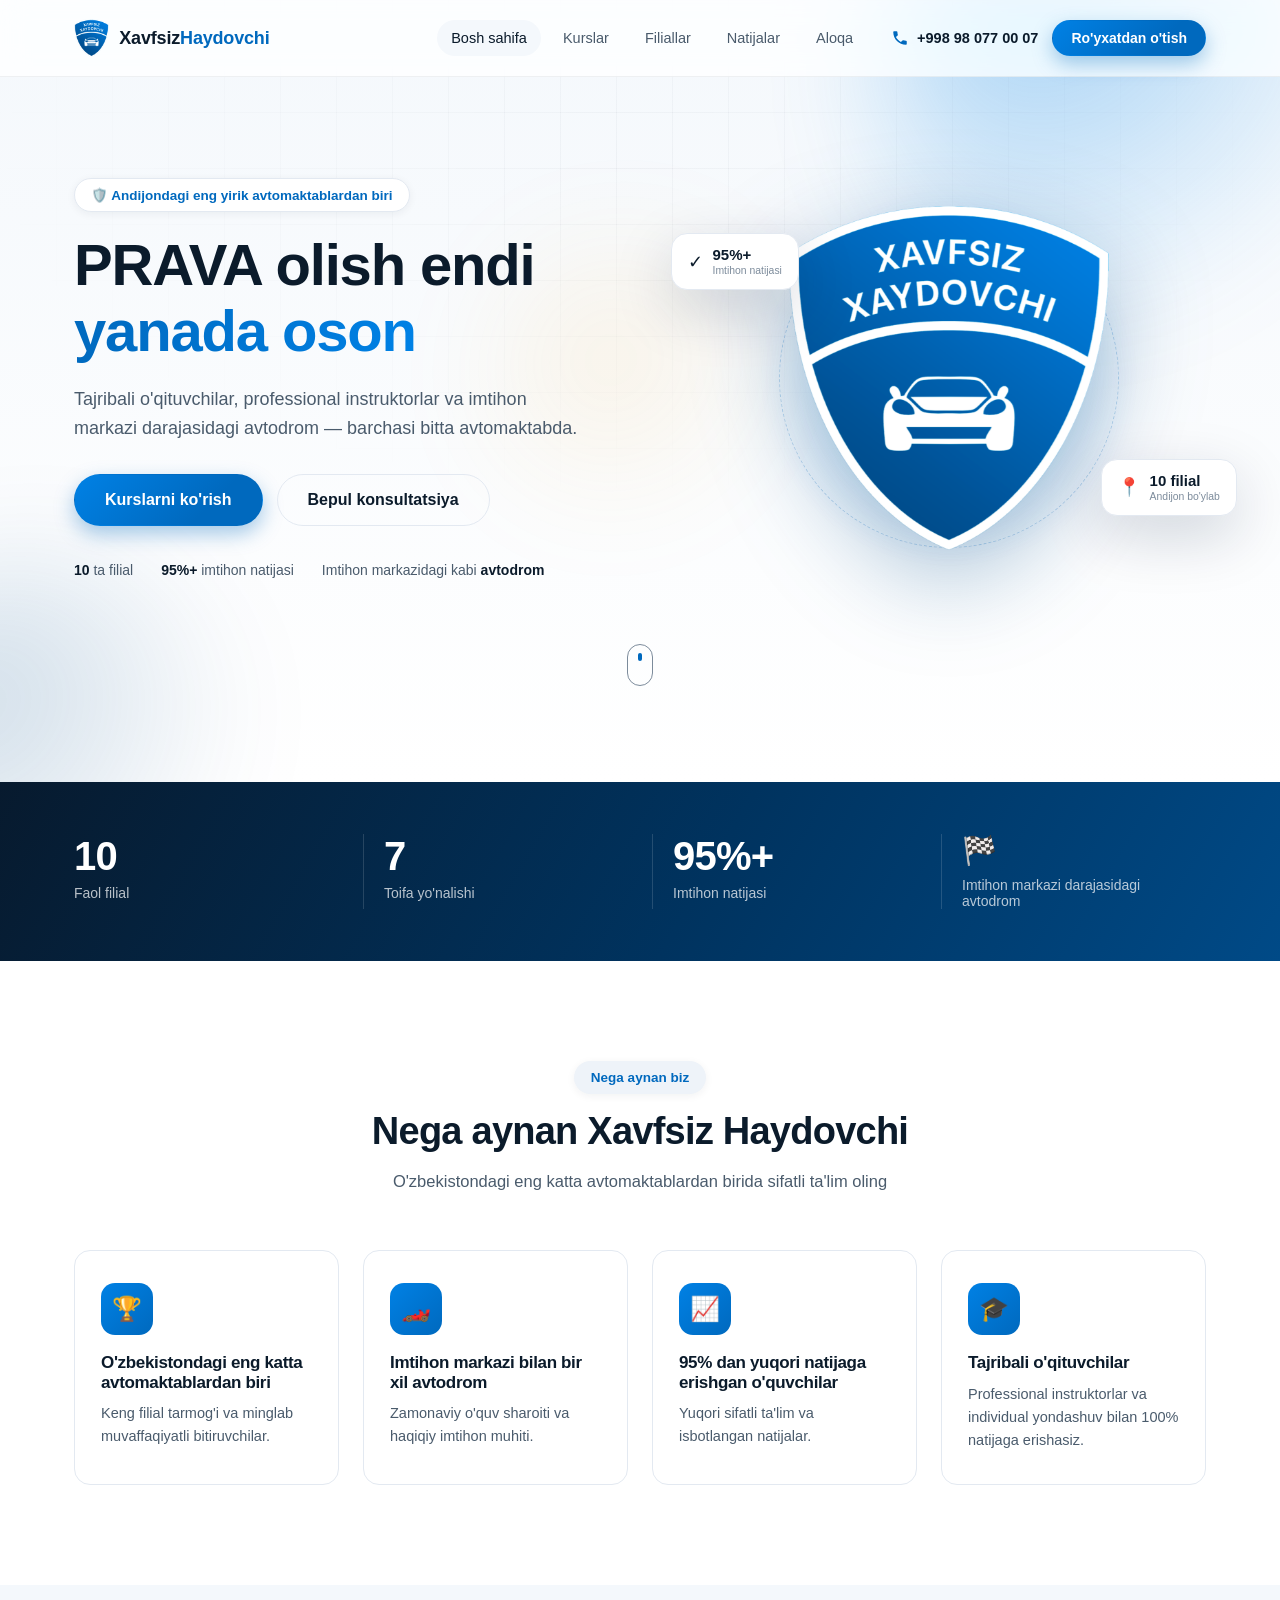
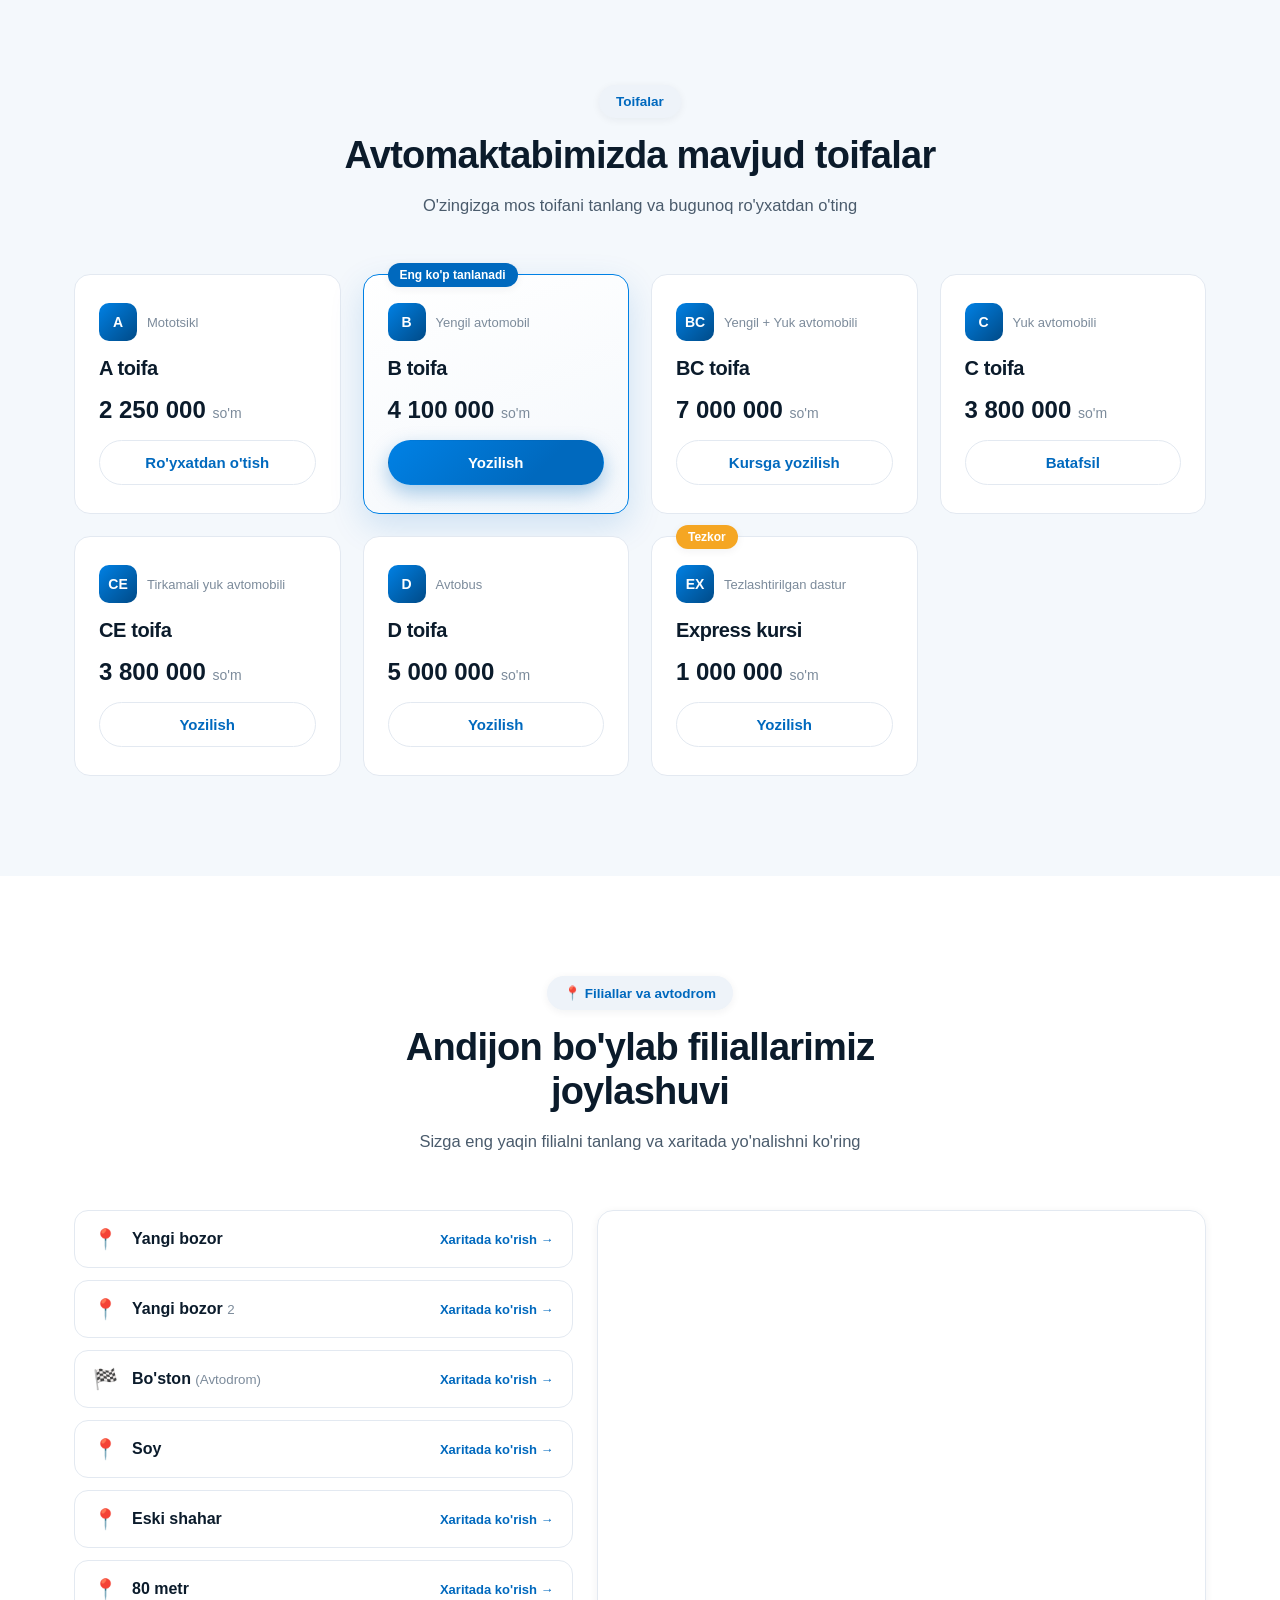
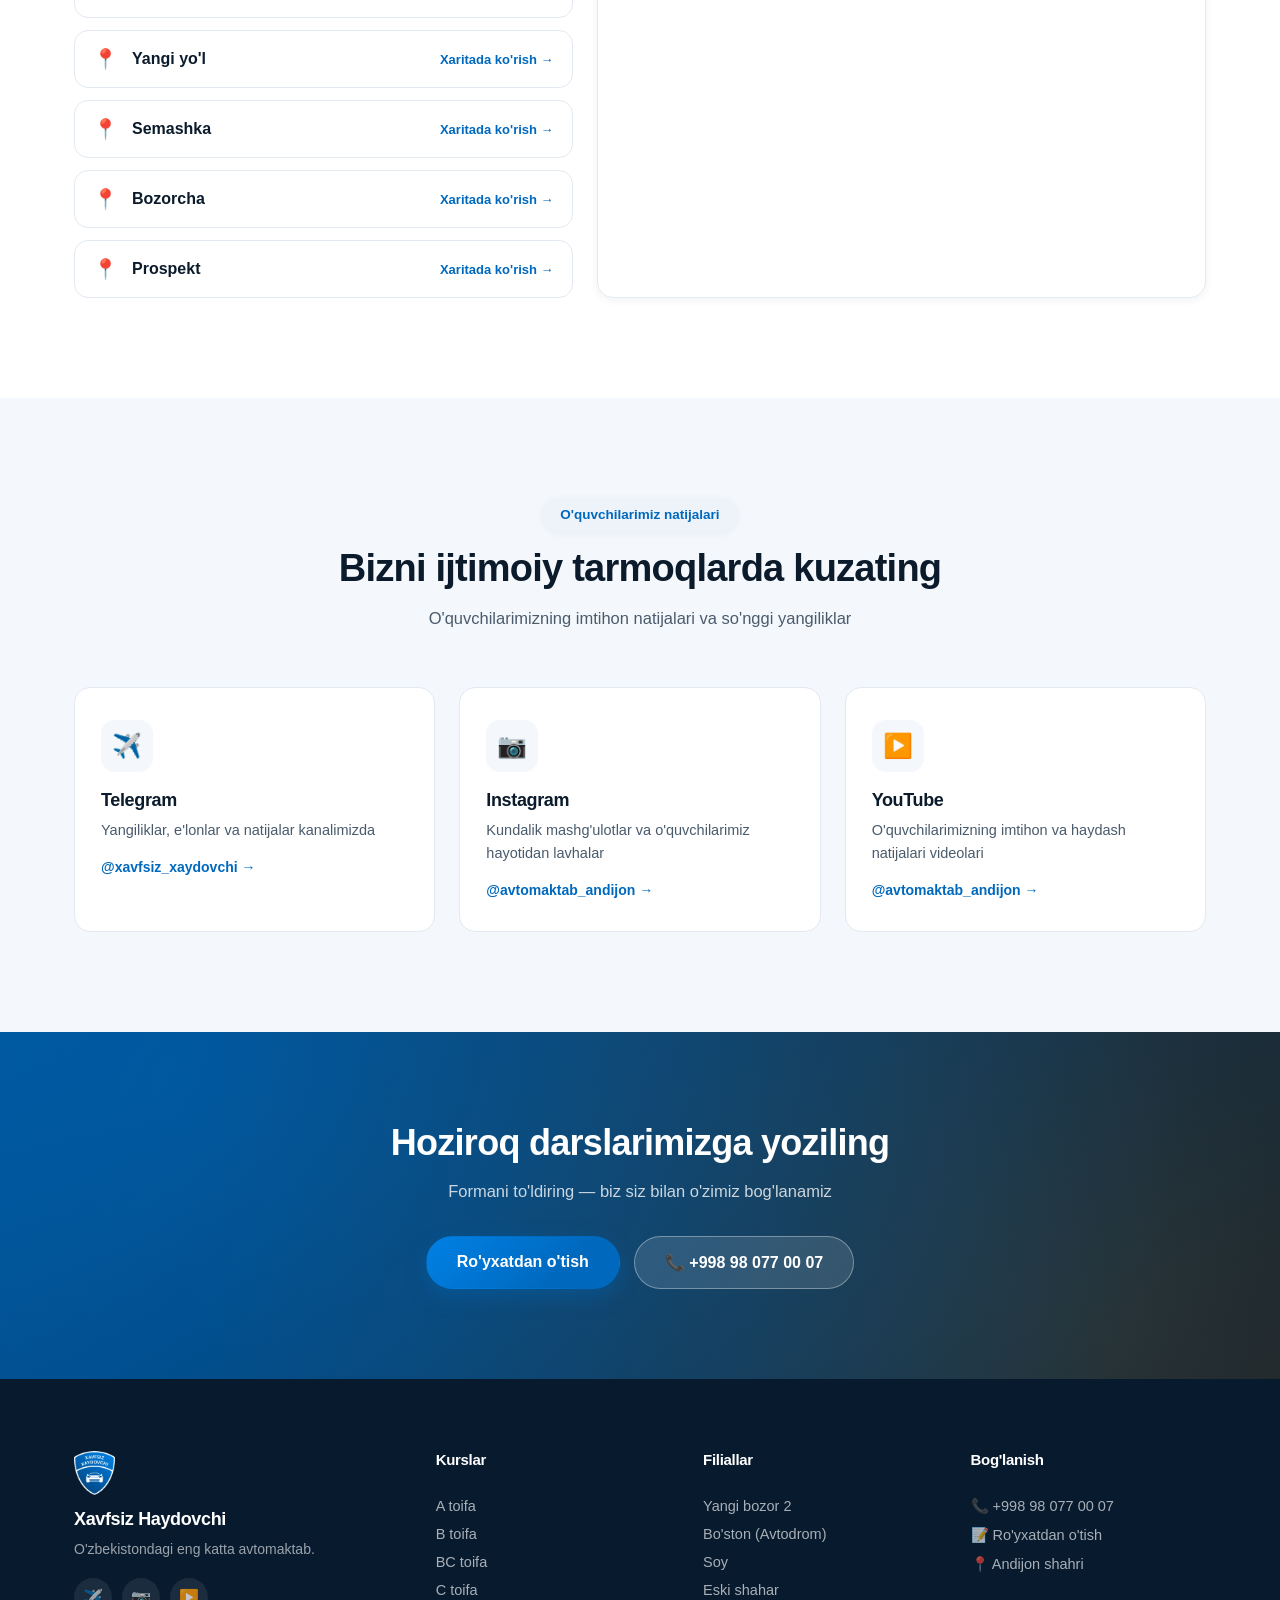
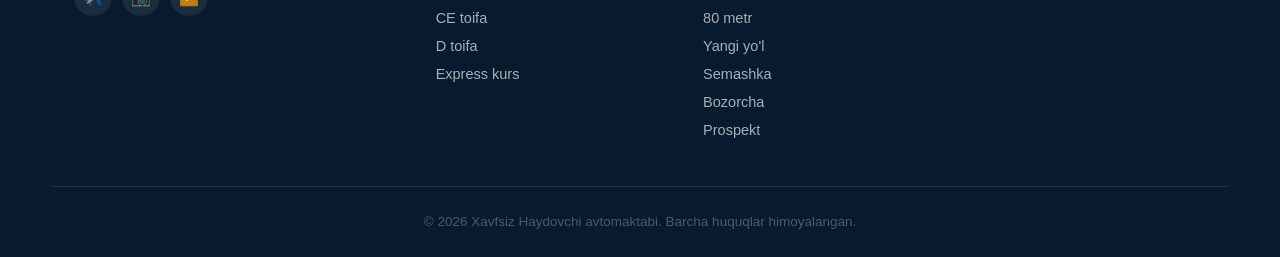
==== commit a4481935: "feat: Xavfsiz Haydovchi avtomaktabi yangi sayti joylandi" ====
--- a/index.html
+++ b/index.html
@@ -1,1049 +1,425 @@
 <!DOCTYPE html>
 <html lang="uz">
 <head>
-    <meta charset="UTF-8">
-    <meta name="viewport" content="width=device-width, initial-scale=1.0, viewport-fit=cover">
-    <title>Xavfsiz Haydovchi avtomaktabi</title>
-    <link rel="icon" type="image/png" href="images/favicon.png">
-    <!-- Font Awesome 6 (free) -->
-    <link rel="stylesheet" href="https://cdnjs.cloudflare.com/ajax/libs/font-awesome/6.0.0-beta3/css/all.min.css">
-    <style>
-        * {
-            margin: 0;
-            padding: 0;
-            box-sizing: border-box;
-        }
-
-        body {
-            font-family: -apple-system, BlinkMacSystemFont, "SF Pro Text", "SF Pro Display", "Helvetica Neue", Helvetica, Arial, sans-serif;
-            background: #f5f7fb;
-            color: #1c2e3a;
-            overflow-x: hidden;
-            position: relative;
-        }
-
-        body::before {
-            content: '';
-            position: fixed;
-            top: 0;
-            left: 0;
-            width: 100%;
-            height: 100%;
-            background: radial-gradient(circle at 20% 50%, rgba(0,89,157,0.03) 0%, transparent 50%),
-                        radial-gradient(circle at 80% 80%, rgba(0,89,157,0.04) 0%, transparent 60%);
-            pointer-events: none;
-            z-index: -2;
-        }
-
-        :root {
-            --primary: #00599D;
-            --primary-dark: #003d66;
-            --primary-light: rgba(0, 89, 157, 0.12);
-            --glass-bg: rgba(255, 255, 255, 0.72);
-            --glass-border: rgba(255, 255, 255, 0.7);
-            --shadow-sm: 0 8px 20px rgba(0, 0, 0, 0.02);
-            --shadow-md: 0 20px 35px -10px rgba(0, 89, 157, 0.2);
-            --shadow-glow: 0 0 15px rgba(0,89,157,0.2);
-        }
-
-        .container {
-            max-width: 1280px;
-            margin: 0 auto;
-            padding: 0 24px;
-        }
-
-        /* HEADER (glassmorphism + sticky) */
-        .glass-header {
-            background: rgba(255, 255, 255, 0.82);
-            backdrop-filter: blur(20px);
-            -webkit-backdrop-filter: blur(20px);
-            position: fixed;
-            top: 0;
-            left: 0;
-            width: 100%;
-            z-index: 1000;
-            border-bottom: 1px solid rgba(0, 89, 157, 0.2);
-            transition: transform 0.28s cubic-bezier(0.2, 0.9, 0.4, 1.1), box-shadow 0.3s;
-            will-change: transform;
-            box-shadow: 0 2px 12px rgba(0,0,0,0.02);
-        }
-        .glass-header:hover {
-            box-shadow: 0 4px 20px rgba(0,0,0,0.05);
-        }
-        .header-hidden {
-            transform: translateY(-100%);
-        }
-
-        main {
-            margin-top: 88px;
-        }
-        @media (max-width: 780px) {
-            main { margin-top: 78px; }
-        }
-
-        /* NAVBAR */
-        .navbar {
-            display: flex;
-            justify-content: space-between;
-            align-items: center;
-            padding: 16px 0;
-            flex-wrap: wrap;
-            gap: 16px;
-            position: relative;
-        }
-
-        .logo {
-            display: flex;
-            align-items: center;
-            gap: 14px;
-        }
-        .logo-img {
-            height: 48px;
-            width: auto;
-            transition: transform 0.2s ease;
-        }
-        .logo-img:hover {
-            transform: scale(1.02);
-        }
-        .logo-text h1 {
-            font-size: 1.5rem;
-            font-weight: 700;
-            letter-spacing: -0.3px;
-            background: linear-gradient(135deg, #0a2f42, var(--primary));
-            -webkit-background-clip: text;
-            background-clip: text;
-            color: transparent;
-        }
-        .logo-text span { color: var(--primary); }
-
-        /* Desktop navigation links (default) */
-        .nav-links {
-            display: flex;
-            gap: 28px;
-            align-items: center;
-            flex-wrap: wrap;
-        }
-        .nav-links a {
-            text-decoration: none;
-            font-weight: 500;
-            font-size: 0.9rem;
-            color: #2c4b62;
-            transition: 0.2s;
-            position: relative;
-        }
-        .nav-links a::after {
-            content: '';
-            position: absolute;
-            bottom: -4px;
-            left: 0;
-            width: 0;
-            height: 2px;
-            background: var(--primary);
-            transition: width 0.2s;
-        }
-        .nav-links a:hover::after,
-        .nav-links a.active::after {
-            width: 100%;
-        }
-        .nav-links a.active { color: var(--primary); font-weight: 600; }
-
-        .header-register-btn {
-            background: var(--primary);
-            border: none;
-            padding: 8px 22px;
-            border-radius: 40px;
-            font-weight: 600;
-            font-size: 0.85rem;
-            color: white !important;
-            cursor: pointer;
-            transition: 0.25s;
-            text-decoration: none;
-            display: inline-flex;
-            align-items: center;
-            gap: 8px;
-            box-shadow: 0 4px 10px rgba(0,89,157,0.3);
-        }
-        .header-register-btn:hover {
-            background: #00447a;
-            transform: translateY(-2px);
-            box-shadow: 0 8px 18px rgba(0,89,157,0.4);
-            color: white !important;
-        }
-        .header-register-btn::after {
-            display: none;
-        }
-
-        /* Burger menu button (hidden on desktop) */
-        .burger-menu {
-            display: none;
-            flex-direction: column;
-            justify-content: space-between;
-            width: 30px;
-            height: 22px;
-            background: transparent;
-            border: none;
-            cursor: pointer;
-            z-index: 1010;
-            margin-left: auto;
-        }
-        .burger-menu span {
-            width: 100%;
-            height: 2.5px;
-            background-color: var(--primary);
-            border-radius: 4px;
-            transition: all 0.2s ease;
-        }
-
-        /* --- MOBILE STYLES (only for screens <= 768px) --- */
-        @media (max-width: 768px) {
-            .navbar {
-                flex-wrap: nowrap;
-            }
-            .burger-menu {
-                display: flex;
-            }
-            .nav-links {
-                position: fixed;
-                top: 78px; /* matches header height approx */
-                left: 0;
-                width: 100%;
-                background: rgba(255, 255, 255, 0.97);
-                backdrop-filter: blur(16px);
-                flex-direction: column;
-                align-items: flex-start;
-                gap: 20px;
-                padding: 28px 24px 36px;
-                border-radius: 0 0 28px 28px;
-                box-shadow: 0 20px 35px -12px rgba(0, 0, 0, 0.2);
-                z-index: 999;
-                transition: transform 0.25s ease-out, opacity 0.2s;
-                transform: translateY(-120%);
-                opacity: 0;
-                pointer-events: none;
-                border-bottom: 1px solid rgba(0,89,157,0.2);
-            }
-            .nav-links.active {
-                transform: translateY(0);
-                opacity: 1;
-                pointer-events: auto;
-            }
-            .nav-links a {
-                width: 100%;
-                padding: 8px 0;
-                font-size: 1.05rem;
-                border-bottom: 1px solid rgba(0,89,157,0.1);
-            }
-            .header-register-btn {
-                width: fit-content;
-                margin-top: 8px;
-                background: var(--primary);
-                color: white !important;
-                text-align: center;
-                justify-content: center;
-            }
-            /* remove after pseudo line on mobile for cleaner look */
-            .nav-links a::after {
-                display: none;
-            }
-        }
-
-        /* Hero & rest styles (unchanged) */
-        .hero {
-            padding: 40px 0 50px;
-        }
-        .hero-grid {
-            display: flex;
-            align-items: center;
-            gap: 40px;
-            flex-wrap: wrap;
-            justify-content: center;
-        }
-        .hero-content {
-            flex: 1;
-            text-align: center;
-        }
-        @media (min-width: 992px) {
-            .hero-content { text-align: left; }
-        }
-        
-        .hero-logo-animated {
-            max-width: 100%;
-            height: auto;
-            filter: drop-shadow(0 12px 24px rgba(0, 89, 157, 0.25));
-            animation: floatGlow 3.2s ease-in-out infinite;
-        }
-        
-        @keyframes floatGlow {
-            0% { transform: translateY(0px) scale(1); filter: drop-shadow(0 8px 20px rgba(0, 89, 157, 0.2));}
-            50% { transform: translateY(-12px) scale(1.02); filter: drop-shadow(0 20px 30px rgba(0, 89, 157, 0.35));}
-            100% { transform: translateY(0px) scale(1); filter: drop-shadow(0 8px 20px rgba(0, 89, 157, 0.2));}
-        }
-        
-        .hero-logo-container {
-            flex: 1.2;
-            text-align: center;
-        }
-        
-        @media (max-width: 768px) {
-            .hero-logo-container { margin-top: 20px; }
-            .hero-logo-animated { max-width: 240px; }
-        }
-
-        .badge-glass {
-            background: var(--primary-light);
-            backdrop-filter: blur(4px);
-            display: inline-flex;
-            align-items: center;
-            gap: 8px;
-            padding: 6px 18px;
-            border-radius: 40px;
-            font-weight: 600;
-            font-size: 0.75rem;
-            color: var(--primary);
-            margin-bottom: 24px;
-            border: 1px solid rgba(0,89,157,0.2);
-        }
-        .hero-content h1 {
-            font-size: 3.2rem;
-            font-weight: 800;
-            line-height: 1.2;
-            margin-bottom: 16px;
-            color: #0a2a3c;
-        }
-        .hero-content h1 span { color: var(--primary); display: block; }
-        .hero-tagline {
-            font-size: 1.2rem;
-            font-weight: 500;
-            color: #2c4b62;
-            margin-bottom: 24px;
-            max-width: 500px;
-            margin-left: auto;
-            margin-right: auto;
-        }
-        @media (min-width: 992px) {
-            .hero-tagline { margin-left: 0; margin-right: 0; }
-        }
-        .hero-content p {
-            font-size: 1rem;
-            color: #4a6272;
-            margin-bottom: 32px;
-            max-width: 500px;
-            margin-left: auto;
-            margin-right: auto;
-        }
-        @media (min-width: 992px) {
-            .hero-content p { margin-left: 0; margin-right: 0; }
-        }
-        .btn-group {
-            display: flex;
-            gap: 16px;
-            flex-wrap: wrap;
-            justify-content: center;
-        }
-        @media (min-width: 992px) {
-            .btn-group { justify-content: flex-start; }
-        }
-        .btn-primary {
-            background: var(--primary);
-            color: white;
-            padding: 12px 30px;
-            border-radius: 44px;
-            font-weight: 600;
-            text-decoration: none;
-            transition: 0.25s;
-            box-shadow: 0 6px 14px rgba(0, 89, 157, 0.25);
-            display: inline-block;
-        }
-        .btn-primary:hover {
-            transform: translateY(-3px);
-            box-shadow: 0 12px 22px -8px rgba(0, 89, 157, 0.5);
-        }
-        .btn-outline {
-            background: transparent;
-            border: 1.5px solid var(--primary);
-            padding: 12px 30px;
-            border-radius: 44px;
-            font-weight: 600;
-            color: var(--primary);
-            text-decoration: none;
-            transition: 0.2s;
-        }
-        .btn-outline:hover {
-            background: rgba(0,89,157,0.05);
-            transform: translateY(-2px);
-        }
-        .stats {
-            display: flex;
-            gap: 40px;
-            margin-top: 40px;
-            justify-content: center;
-        }
-        @media (min-width: 992px) {
-            .stats { justify-content: flex-start; }
-        }
-        .stat h3 {
-            font-size: 1.6rem;
-            font-weight: 700;
-            color: var(--primary);
-        }
-
-        /* Why us - clean */
-        .why-us {
-            margin: 80px 0;
-        }
-        .why-container {
-            background: #ffffff;
-            border-radius: 48px;
-            padding: 48px 40px;
-            box-shadow: 0 20px 35px -12px rgba(0, 0, 0, 0.06);
-            transition: 0.3s;
-            border: 1px solid rgba(0, 89, 157, 0.1);
-        }
-        .why-title {
-            font-size: 2.2rem;
-            font-weight: 700;
-            text-align: center;
-            margin-bottom: 48px;
-            color: #0a2a3c;
-        }
-        .why-title span {
-            color: var(--primary);
-            position: relative;
-        }
-        .why-title span::after {
-            content: '';
-            position: absolute;
-            bottom: -10px;
-            left: 0;
-            width: 100%;
-            height: 3px;
-            background: var(--primary);
-            border-radius: 3px;
-            transform: scaleX(0.5);
-            opacity: 0.6;
-        }
-        .why-content-flex {
-            display: flex;
-            align-items: center;
-            gap: 48px;
-            flex-wrap: wrap;
-        }
-        .why-image-shape {
-            flex: 1.2;
-            min-width: 280px;
-            border-radius: 32px;
-            overflow: hidden;
-            box-shadow: 0 18px 30px -10px rgba(0,0,0,0.12);
-            background: #f0f4f9;
-        }
-        .why-image-shape img {
-            width: 100%;
-            height: auto;
-            display: block;
-            object-fit: cover;
-            aspect-ratio: 16 / 10;
-            transition: transform 0.4s ease;
-        }
-        .why-image-shape:hover img {
-            transform: scale(1.02);
-        }
-        .why-features-list {
-            flex: 1;
-            display: flex;
-            flex-direction: column;
-            gap: 24px;
-        }
-        .feature-card {
-            background: #f9fbfd;
-            border-radius: 32px;
-            padding: 18px 24px;
-            display: flex;
-            align-items: center;
-            gap: 20px;
-            transition: all 0.25s;
-            border: 1px solid rgba(0,89,157,0.08);
-            box-shadow: 0 2px 6px rgba(0,0,0,0.02);
-        }
-        .feature-card:hover {
-            transform: translateX(8px);
-            border-color: var(--primary);
-            background: white;
-            box-shadow: 0 12px 25px -12px rgba(0,89,157,0.15);
-        }
-        .feature-icon-large {
-            background: var(--primary-light);
-            width: 64px;
-            height: 64px;
-            border-radius: 32px;
-            display: flex;
-            align-items: center;
-            justify-content: center;
-            font-size: 1.8rem;
-            color: var(--primary);
-            flex-shrink: 0;
-        }
-        .feature-text h3 {
-            font-size: 1.3rem;
-            font-weight: 700;
-            margin-bottom: 6px;
-            color: #1c2e3a;
-        }
-        .feature-text p {
-            color: #4a6272;
-            line-height: 1.4;
-        }
-        @media (max-width: 860px) {
-            .why-container {
-                padding: 32px 24px;
-            }
-            .why-content-flex {
-                flex-direction: column;
-            }
-            .feature-card {
-                flex-direction: column;
-                text-align: center;
-            }
-            .feature-icon-large {
-                margin-bottom: 8px;
-            }
-            .why-image-shape {
-                width: 100%;
-            }
-        }
-
-        /* Cards for courses */
-        .cards-grid {
-            display: grid;
-            grid-template-columns: repeat(auto-fill, minmax(310px, 1fr));
-            gap: 28px;
-            margin: 50px 0 30px;
-        }
-        .glass-card {
-            background: var(--glass-bg);
-            backdrop-filter: blur(12px);
-            border-radius: 32px;
-            padding: 28px 24px;
-            border: 1px solid var(--glass-border);
-            transition: all 0.35s cubic-bezier(0.2, 0.9, 0.4, 1.1);
-            box-shadow: var(--shadow-sm);
-            display: flex;
-            flex-direction: column;
-            position: relative;
-            overflow: hidden;
-        }
-        .glass-card::before {
-            content: '';
-            position: absolute;
-            top: 0;
-            left: 0;
-            width: 100%;
-            height: 100%;
-            background: radial-gradient(circle at top right, rgba(0,89,157,0.05), transparent);
-            opacity: 0;
-            transition: opacity 0.4s;
-            pointer-events: none;
-        }
-        .glass-card:hover::before { opacity: 1; }
-        .glass-card:hover {
-            transform: translateY(-10px);
-            border-color: var(--primary);
-            box-shadow: var(--shadow-md), var(--shadow-glow);
-            background: rgba(255, 255, 255, 0.85);
-        }
-        .card-icon {
-            background: rgba(0, 89, 157, 0.1);
-            width: 60px;
-            height: 60px;
-            border-radius: 24px;
-            display: flex;
-            align-items: center;
-            justify-content: center;
-            font-size: 26px;
-            color: var(--primary);
-            margin-bottom: 24px;
-            transition: 0.2s;
-        }
-        .glass-card:hover .card-icon {
-            background: var(--primary);
-            color: white;
-            transform: scale(1.02);
-        }
-        .card-title { font-size: 1.8rem; font-weight: 700; margin-bottom: 8px; }
-        .price {
-            font-size: 1.8rem;
-            font-weight: 700;
-            color: var(--primary);
-            margin: 16px 0 12px;
-        }
-        .card-btn {
-            width: 100%;
-            background: rgba(0, 89, 157, 0.05);
-            border: 1px solid rgba(0, 89, 157, 0.2);
-            padding: 12px 0;
-            border-radius: 50px;
-            font-weight: 600;
-            color: var(--primary);
-            cursor: pointer;
-            transition: 0.25s;
-            margin-top: 12px;
-        }
-        .card-btn:hover {
-            background: var(--primary);
-            color: white;
-            transform: translateY(-2px);
-        }
-        .global-enroll {
-            text-align: center;
-            margin: 20px 0 60px;
-        }
-        .btn-large {
-            background: linear-gradient(95deg, var(--primary), #0077be);
-            color: white;
-            padding: 14px 48px;
-            font-size: 1.1rem;
-            border-radius: 60px;
-            text-decoration: none;
-            font-weight: 700;
-            display: inline-block;
-            transition: 0.3s;
-            box-shadow: 0 8px 20px rgba(0,89,157,0.4);
-            border: none;
-            cursor: pointer;
-        }
-        .btn-large:hover {
-            transform: translateY(-3px);
-            box-shadow: 0 15px 30px -8px rgba(0,89,157,0.6);
-        }
-
-        /* Locations */
-        .locations-glass {
-            background: rgba(0, 89, 157, 0.02);
-            border-radius: 56px;
-            padding: 60px 0;
-            margin: 40px 0;
-        }
-        .locations-grid {
-            display: grid;
-            grid-template-columns: repeat(auto-fill, minmax(280px, 1fr));
-            gap: 24px;
-        }
-        .loc-item {
-            background: rgba(255, 255, 255, 0.75);
-            backdrop-filter: blur(8px);
-            border-radius: 28px;
-            padding: 18px 22px;
-            display: flex;
-            align-items: center;
-            gap: 18px;
-            transition: 0.25s;
-            border: 1px solid rgba(255, 255, 255, 0.6);
-        }
-        .loc-item:hover {
-            transform: translateY(-5px);
-            border-color: var(--primary);
-            background: white;
-            box-shadow: 0 12px 25px -12px rgba(0,0,0,0.1);
-        }
-        .loc-icon {
-            background: var(--primary-light);
-            width: 52px;
-            height: 52px;
-            border-radius: 20px;
-            display: flex;
-            align-items: center;
-            justify-content: center;
-            font-size: 24px;
-            color: var(--primary);
-        }
-        .map-link {
-            font-size: 0.7rem;
-            font-weight: 600;
-            color: var(--primary);
-            text-decoration: none;
-            display: inline-flex;
-            align-items: center;
-            gap: 6px;
-            margin-top: 8px;
-        }
-
-        /* AmoCRM */
-        .amo-glass-container {
-            background: rgba(255, 255, 255, 0.7);
-            backdrop-filter: blur(16px);
-            border-radius: 48px;
-            padding: 44px 32px;
-            margin: 60px 0 50px;
-            text-align: center;
-            border: 1px solid rgba(255, 255, 255, 0.6);
-            box-shadow: var(--shadow-sm);
-        }
-        .amo-title { font-size: 1.8rem; font-weight: 700; margin-bottom: 12px; }
-
-        /* Video section */
-        .video-section { 
-            margin: 40px 0 70px; 
-            padding: 0 4px;
-        }
-        .section-title {
-            font-size: 2rem;
-            font-weight: 700;
-            text-align: center;
-            margin-bottom: 40px;
-        }
-        .section-title span { color: var(--primary); position: relative; display: inline-block; }
-        .section-title span::after {
-            content: '';
-            position: absolute;
-            bottom: -8px;
-            left: 0;
-            width: 100%;
-            height: 3px;
-            background: var(--primary);
-            border-radius: 3px;
-            transform: scaleX(0.6);
-            opacity: 0.6;
-        }
-        .carousel-container {
-            position: relative;
-            display: flex;
-            align-items: center;
-            gap: 12px;
-        }
-        .carousel-wrapper {
-            overflow-x: auto;
-            scroll-snap-type: x mandatory;
-            scroll-behavior: smooth;
-            -webkit-overflow-scrolling: touch;
-            scrollbar-width: thin;
-            border-radius: 32px;
-            flex: 1;
-            padding: 0 2px;
-        }
-        .carousel-track {
-            display: flex;
-            gap: 24px;
-            padding: 8px 4px 12px 4px;
-        }
-        .carousel-item {
-            flex: 0 0 calc(50% - 12px);
-            min-width: 280px;
-            scroll-snap-align: start;
-            background: rgba(255,255,255,0.5);
-            border-radius: 28px;
-            backdrop-filter: blur(3px);
-            padding: 12px;
-            transition: 0.3s;
-        }
-        .carousel-item:hover { transform: scale(1.01); background: rgba(255,255,255,0.8); }
-        @media (max-width: 780px) {
-            .carousel-item { flex: 0 0 85%; }
-            .carousel-container { gap: 8px; }
-        }
-        .video-wrapper {
-            position: relative;
-            padding-bottom: 56.25%;
-            height: 0;
-            border-radius: 24px;
-            overflow: hidden;
-            background: #000;
-        }
-        .video-wrapper iframe {
-            position: absolute;
-            top: 0;
-            left: 0;
-            width: 100%;
-            height: 100%;
-            border: 0;
-        }
-        .carousel-btn {
-            background: var(--primary);
-            color: white;
-            border: none;
-            width: 48px;
-            height: 48px;
-            border-radius: 50%;
-            font-size: 1.2rem;
-            cursor: pointer;
-            transition: 0.2s;
-            box-shadow: 0 4px 12px rgba(0,0,0,0.15);
-            flex-shrink: 0;
-        }
-        .carousel-btn:hover {
-            background: #00447a;
-            transform: scale(1.05);
-        }
-
-        /* Footer */
-        .glass-footer {
-            background: rgba(12, 30, 46, 0.96);
-            backdrop-filter: blur(10px);
-            border-radius: 48px 48px 0 0;
-            padding: 60px 0 30px;
-            color: #cddfec;
-        }
-        .footer-grid {
-            display: flex;
-            flex-wrap: wrap;
-            gap: 50px;
-            justify-content: space-between;
-        }
-        .social-links a {
-            color: #b8d0e2;
-            font-size: 1.5rem;
-            margin-right: 20px;
-            transition: 0.2s;
-        }
-        .social-links a:hover { color: white; transform: translateY(-2px); display: inline-block; }
-        .copyright {
-            text-align: center;
-            border-top: 1px solid #2b4a62;
-            padding-top: 32px;
-            margin-top: 48px;
-            font-size: 0.7rem;
-        }
-        @media (max-width: 780px) {
-            .hero-content h1 { font-size: 2.4rem; }
-            .navbar { flex-direction: row; }
-            .container { padding: 0 20px; }
-            .carousel-btn { width: 40px; height: 40px; }
-        }
-
-        .reveal { opacity: 0; }
-        .reveal.visible { animation: fadeUp 0.6s cubic-bezier(0.2, 0.9, 0.4, 1.1) forwards; }
-        @keyframes fadeUp {
-            from { opacity: 0; transform: translateY(30px); }
-            to { opacity: 1; transform: translateY(0); }
-        }
-    </style>
+<meta charset="UTF-8">
+<meta name="viewport" content="width=device-width, initial-scale=1.0">
+<title>Xavfsiz Haydovchi — Andijondagi eng yirik avtomaktab</title>
+<meta name="description" content="Xavfsiz Haydovchi avtomaktabi — Andijon bo'ylab 10 ta filial, tajribali instruktorlar, imtihon markazi darajasidagi avtodrom. A, B, BC, C, CE, D toifalari va Express kurs bo'yicha ro'yxatdan o'ting.">
+<link rel="icon" type="image/png" sizes="32x32" href="assets/img/favicon-32.png">
+<link rel="icon" type="image/png" sizes="256x256" href="assets/img/favicon.png">
+<link rel="apple-touch-icon" href="assets/img/favicon.png">
+<link rel="stylesheet" href="assets/css/style.css">
 </head>
 <body>
 
-<header class="glass-header" id="autoHideHeader">
+<a class="skip-link" href="#main">Asosiy kontentga o'tish</a>
+
+<div class="page-loader" id="pageLoader" aria-hidden="true"><img src="assets/img/shield-header.png" alt=""></div>
+
+<header class="site-header" id="siteHeader">
+  <div class="container header-inner">
+    <a href="#top" class="brand">
+      <img src="assets/img/shield-header.png" alt="Xavfsiz Haydovchi" class="brand-logo">
+      <span class="brand-name">Xavfsiz<em>Haydovchi</em></span>
+    </a>
+
+    <nav class="nav" id="mainNav">
+      <a href="#top" class="nav-link">Bosh sahifa</a>
+      <a href="#kurslar" class="nav-link">Kurslar</a>
+      <a href="#filiallar" class="nav-link">Filiallar</a>
+      <a href="#natijalar" class="nav-link">Natijalar</a>
+      <a href="#aloqa" class="nav-link">Aloqa</a>
+    </nav>
+
+    <div class="header-actions">
+      <a href="tel:+998980770007" class="header-phone">
+        <svg viewBox="0 0 24 24" class="icon"><path d="M6.6 10.8c1.4 2.8 3.8 5.1 6.6 6.6l2.2-2.2c.3-.3.7-.4 1-.2 1.1.4 2.3.6 3.6.6.6 0 1 .4 1 1V20c0 .6-.4 1-1 1-9.4 0-17-7.6-17-17 0-.6.4-1 1-1h3.5c.6 0 1 .4 1 1 0 1.2.2 2.4.6 3.6.1.4 0 .8-.3 1.1l-2.2 2.1z" fill="currentColor"/></svg>
+        <span>+998 98 077 00 07</span>
+      </a>
+      <a href="https://forms.amocrm.ru/rzrwxvc" target="_blank" rel="noopener" class="btn btn-primary btn-sm">Ro'yxatdan o'tish</a>
+    </div>
+
+    <button class="burger" id="burgerBtn" aria-label="Menyu" aria-expanded="false" aria-controls="mainNav">
+      <span></span><span></span><span></span>
+    </button>
+  </div>
+</header>
+
+<main id="main">
+
+  <!-- HERO -->
+  <section class="hero" id="top">
+    <div class="hero-bg" aria-hidden="true">
+      <div class="hero-blob hero-blob-1"></div>
+      <div class="hero-blob hero-blob-2"></div>
+      <div class="hero-blob hero-blob-3"></div>
+      <div class="hero-grid"></div>
+      <div class="hero-particles" id="heroParticles"></div>
+    </div>
+    <div class="container hero-inner">
+      <div class="hero-copy">
+        <span class="eyebrow anim-in" style="--d:0">🛡️ Andijondagi eng yirik avtomaktablardan biri</span>
+        <h1 class="anim-in" style="--d:1">PRAVA olish endi <span class="text-accent">yanada oson</span></h1>
+        <p class="hero-lead anim-in" style="--d:2">Tajribali o'qituvchilar, professional instruktorlar va imtihon markazi darajasidagi avtodrom — barchasi bitta avtomaktabda.</p>
+        <div class="hero-cta anim-in" style="--d:3">
+          <a href="#kurslar" class="btn btn-primary btn-lg btn-pulse">Kurslarni ko'rish</a>
+          <a href="https://forms.amocrm.ru/rzrwxvc" target="_blank" rel="noopener" class="btn btn-ghost btn-lg">Bepul konsultatsiya</a>
+        </div>
+        <ul class="hero-trust anim-in" style="--d:4">
+          <li><strong>10</strong> ta filial</li>
+          <li><strong>95%+</strong> imtihon natijasi</li>
+          <li>Imtihon markazidagi kabi <strong>avtodrom</strong></li>
+        </ul>
+      </div>
+
+      <div class="hero-art anim-in" style="--d:2" aria-hidden="true">
+        <div class="hero-art-inner" id="heroArt">
+          <div class="hero-art-glow"></div>
+          <div class="hero-art-ring"></div>
+          <img src="assets/img/shield-hero.png" alt="" class="hero-shield" id="heroShield">
+          <div class="float-card float-card-1">
+            <span class="float-card-icon">✓</span>
+            <div><strong>95%+</strong><small>Imtihon natijasi</small></div>
+          </div>
+          <div class="float-card float-card-2">
+            <span class="float-card-icon">📍</span>
+            <div><strong>10 filial</strong><small>Andijon bo'ylab</small></div>
+          </div>
+        </div>
+      </div>
+    </div>
+    <div class="hero-scroll-cue" aria-hidden="true"><span></span></div>
+  </section>
+
+  <!-- STATS -->
+  <section class="stats">
+    <div class="container stats-grid">
+      <div class="stat-tile reveal reveal-up">
+        <span class="stat-num" data-count="10">0</span>
+        <span class="stat-label">Faol filial</span>
+      </div>
+      <div class="stat-tile reveal reveal-up" style="--rd:.1s">
+        <span class="stat-num" data-count="7">0</span>
+        <span class="stat-label">Toifa yo'nalishi</span>
+      </div>
+      <div class="stat-tile reveal reveal-up" style="--rd:.2s">
+        <span class="stat-num" data-count="95" data-suffix="%+">0</span>
+        <span class="stat-label">Imtihon natijasi</span>
+      </div>
+      <div class="stat-tile stat-tile-text reveal reveal-up" style="--rd:.3s">
+        <span class="stat-icon">🏁</span>
+        <span class="stat-label">Imtihon markazi darajasidagi avtodrom</span>
+      </div>
+    </div>
+  </section>
+
+  <!-- WHY US -->
+  <section class="section" id="nega-biz">
     <div class="container">
-        <div class="navbar">
-            <div class="logo">
-                <img src="images/logo.PNG" alt="Xavfsiz Haydovchi" class="logo-img" onerror="this.onerror=null; this.src='https://placehold.co/48x48?text=Logo';">
-                <div class="logo-text">
-                    <h1>Xavfsiz <span>Haydovchi</span></h1>
-                </div>
-            </div>
-            <!-- Burger button (visible only on mobile) -->
-            <button class="burger-menu" id="burgerBtn" aria-label="Menyu" aria-expanded="false">
-                <span></span>
-                <span></span>
-                <span></span>
-            </button>
-            <div class="nav-links" id="navLinks">
-                <a href="#" class="active">Bosh sahifa</a>
-                <a href="#kurslar">Kurslar</a>
-                <a href="#filiallar">Filiallar</a>
-                <a href="#aloqa">Aloqa</a>
-                <a href="https://forms.amocrm.ru/rzrwxvc" target="_blank" class="header-register-btn">Ro'yxatdan o'tish</a>
-            </div>
+      <div class="section-head reveal reveal-up">
+        <span class="eyebrow eyebrow-dark">Nega aynan biz</span>
+        <h2>Nega aynan Xavfsiz Haydovchi</h2>
+        <p>O'zbekistondagi eng katta avtomaktablardan birida sifatli ta'lim oling</p>
+      </div>
+
+      <div class="features-grid">
+        <article class="feature-card reveal reveal-up" style="--rd:0s">
+          <div class="feature-icon">🏆</div>
+          <h3>O'zbekistondagi eng katta avtomaktablardan biri</h3>
+          <p>Keng filial tarmog'i va minglab muvaffaqiyatli bitiruvchilar.</p>
+        </article>
+        <article class="feature-card reveal reveal-up" style="--rd:.1s">
+          <div class="feature-icon">🏎️</div>
+          <h3>Imtihon markazi bilan bir xil avtodrom</h3>
+          <p>Zamonaviy o'quv sharoiti va haqiqiy imtihon muhiti.</p>
+        </article>
+        <article class="feature-card reveal reveal-up" style="--rd:.2s">
+          <div class="feature-icon">📈</div>
+          <h3>95% dan yuqori natijaga erishgan o'quvchilar</h3>
+          <p>Yuqori sifatli ta'lim va isbotlangan natijalar.</p>
+        </article>
+        <article class="feature-card reveal reveal-up" style="--rd:.3s">
+          <div class="feature-icon">🎓</div>
+          <h3>Tajribali o'qituvchilar</h3>
+          <p>Professional instruktorlar va individual yondashuv bilan 100% natijaga erishasiz.</p>
+        </article>
+      </div>
+    </div>
+  </section>
+
+  <!-- COURSES -->
+  <section class="section section-alt" id="kurslar">
+    <div class="container">
+      <div class="section-head reveal reveal-up">
+        <span class="eyebrow eyebrow-dark">Toifalar</span>
+        <h2>Avtomaktabimizda mavjud toifalar</h2>
+        <p>O'zingizga mos toifani tanlang va bugunoq ro'yxatdan o'ting</p>
+      </div>
+
+      <div class="courses-grid">
+
+        <article class="course-card reveal reveal-up" style="--rd:0s">
+          <div class="course-top">
+            <span class="course-badge">A</span>
+            <span class="course-type">Mototsikl</span>
+          </div>
+          <h3>A toifa</h3>
+          <div class="course-price">2 250 000 <span>so'm</span></div>
+          <a href="https://forms.amocrm.ru/rzrwxvc" target="_blank" rel="noopener" class="btn btn-outline btn-block">Ro'yxatdan o'tish</a>
+        </article>
+
+        <article class="course-card course-card-featured reveal reveal-up" style="--rd:.05s">
+          <div class="course-ribbon">Eng ko'p tanlanadi</div>
+          <div class="course-top">
+            <span class="course-badge">B</span>
+            <span class="course-type">Yengil avtomobil</span>
+          </div>
+          <h3>B toifa</h3>
+          <div class="course-price">4 100 000 <span>so'm</span></div>
+          <a href="https://forms.amocrm.ru/rzrwxvc" target="_blank" rel="noopener" class="btn btn-primary btn-block">Yozilish</a>
+        </article>
+
+        <article class="course-card reveal reveal-up" style="--rd:.1s">
+          <div class="course-top">
+            <span class="course-badge">BC</span>
+            <span class="course-type">Yengil + Yuk avtomobili</span>
+          </div>
+          <h3>BC toifa</h3>
+          <div class="course-price">7 000 000 <span>so'm</span></div>
+          <a href="https://forms.amocrm.ru/rzrwxvc" target="_blank" rel="noopener" class="btn btn-outline btn-block">Kursga yozilish</a>
+        </article>
+
+        <article class="course-card reveal reveal-up" style="--rd:.15s">
+          <div class="course-top">
+            <span class="course-badge">C</span>
+            <span class="course-type">Yuk avtomobili</span>
+          </div>
+          <h3>C toifa</h3>
+          <div class="course-price">3 800 000 <span>so'm</span></div>
+          <a href="https://forms.amocrm.ru/rzrwxvc" target="_blank" rel="noopener" class="btn btn-outline btn-block">Batafsil</a>
+        </article>
+
+        <article class="course-card reveal reveal-up" style="--rd:.2s">
+          <div class="course-top">
+            <span class="course-badge">CE</span>
+            <span class="course-type">Tirkamali yuk avtomobili</span>
+          </div>
+          <h3>CE toifa</h3>
+          <div class="course-price">3 800 000 <span>so'm</span></div>
+          <a href="https://forms.amocrm.ru/rzrwxvc" target="_blank" rel="noopener" class="btn btn-outline btn-block">Yozilish</a>
+        </article>
+
+        <article class="course-card reveal reveal-up" style="--rd:.25s">
+          <div class="course-top">
+            <span class="course-badge">D</span>
+            <span class="course-type">Avtobus</span>
+          </div>
+          <h3>D toifa</h3>
+          <div class="course-price">5 000 000 <span>so'm</span></div>
+          <a href="https://forms.amocrm.ru/rzrwxvc" target="_blank" rel="noopener" class="btn btn-outline btn-block">Yozilish</a>
+        </article>
+
+        <article class="course-card reveal reveal-up" style="--rd:.3s">
+          <div class="course-ribbon course-ribbon-accent">Tezkor</div>
+          <div class="course-top">
+            <span class="course-badge">EX</span>
+            <span class="course-type">Tezlashtirilgan dastur</span>
+          </div>
+          <h3>Express kursi</h3>
+          <div class="course-price">1 000 000 <span>so'm</span></div>
+          <a href="https://forms.amocrm.ru/rzrwxvc" target="_blank" rel="noopener" class="btn btn-outline btn-block">Yozilish</a>
+        </article>
+
+      </div>
+    </div>
+  </section>
+
+  <!-- BRANCHES -->
+  <section class="section" id="filiallar">
+    <div class="container">
+      <div class="section-head reveal reveal-up">
+        <span class="eyebrow eyebrow-dark">📍 Filiallar va avtodrom</span>
+        <h2>Andijon bo'ylab filiallarimiz joylashuvi</h2>
+        <p>Sizga eng yaqin filialni tanlang va xaritada yo'nalishni ko'ring</p>
+      </div>
+
+      <div class="branches-layout">
+        <div class="branches-list">
+          <a class="branch-card reveal reveal-left" style="--rd:0s" href="https://yandex.uz/maps/-/CPH6uC0C" target="_blank" rel="noopener">
+            <span class="branch-pin">📍</span>
+            <span class="branch-name">Yangi bozor</span>
+            <span class="branch-go">Xaritada ko'rish →</span>
+          </a>
+          <a class="branch-card reveal reveal-left" style="--rd:.05s" href="https://yandex.uz/maps/-/CTdM6Ojk" target="_blank" rel="noopener">
+            <span class="branch-pin">📍</span>
+            <span class="branch-name">Yangi bozor <small>2</small></span>
+            <span class="branch-go">Xaritada ko'rish →</span>
+          </a>
+          <a class="branch-card reveal reveal-left" style="--rd:.1s" href="https://yandex.uz/maps/-/CPH6yMzZ" target="_blank" rel="noopener">
+            <span class="branch-pin">🏁</span>
+            <span class="branch-name">Bo'ston <small>(Avtodrom)</small></span>
+            <span class="branch-go">Xaritada ko'rish →</span>
+          </a>
+          <a class="branch-card reveal reveal-left" style="--rd:.15s" href="https://yandex.uz/maps/-/CPH6NRYs" target="_blank" rel="noopener">
+            <span class="branch-pin">📍</span>
+            <span class="branch-name">Soy</span>
+            <span class="branch-go">Xaritada ko'rish →</span>
+          </a>
+          <a class="branch-card reveal reveal-left" style="--rd:.2s" href="https://yandex.uz/navi/10329/andijan/?ll=72.346828%2C40.785410&mode=whatshere&whatshere%5Bpoint%5D=72.346846%2C40.785458&whatshere%5Bzoom%5D=19&z=16" target="_blank" rel="noopener">
+            <span class="branch-pin">📍</span>
+            <span class="branch-name">Eski shahar</span>
+            <span class="branch-go">Xaritada ko'rish →</span>
+          </a>
+          <a class="branch-card reveal reveal-left" style="--rd:.25s" href="https://yandex.uz/navi/10329/andijan/?ll=72.332867%2C40.777147&mode=whatshere&whatshere%5Bpoint%5D=72.332677%2C40.777256&whatshere%5Bzoom%5D=19&z=16" target="_blank" rel="noopener">
+            <span class="branch-pin">📍</span>
+            <span class="branch-name">80 metr</span>
+            <span class="branch-go">Xaritada ko'rish →</span>
+          </a>
+          <a class="branch-card reveal reveal-left" style="--rd:.3s" href="https://yandex.uz/navi/10329/andijan/?ll=72.344501%2C40.813760&mode=whatshere&whatshere%5Bpoint%5D=72.344377%2C40.813529&whatshere%5Bzoom%5D=19&z=16" target="_blank" rel="noopener">
+            <span class="branch-pin">📍</span>
+            <span class="branch-name">Yangi yo'l</span>
+            <span class="branch-go">Xaritada ko'rish →</span>
+          </a>
+          <a class="branch-card reveal reveal-left" style="--rd:.35s" href="https://yandex.uz/maps/-/CPH6fEMy" target="_blank" rel="noopener">
+            <span class="branch-pin">📍</span>
+            <span class="branch-name">Semashka</span>
+            <span class="branch-go">Xaritada ko'rish →</span>
+          </a>
+          <a class="branch-card reveal reveal-left" style="--rd:.4s" href="https://yandex.uz/maps/-/CTdQuZpF" target="_blank" rel="noopener">
+            <span class="branch-pin">📍</span>
+            <span class="branch-name">Bozorcha</span>
+            <span class="branch-go">Xaritada ko'rish →</span>
+          </a>
+          <a class="branch-card reveal reveal-left" style="--rd:.45s" href="https://yandex.uz/maps/-/CTdQyD3X" target="_blank" rel="noopener">
+            <span class="branch-pin">📍</span>
+            <span class="branch-name">Prospekt</span>
+            <span class="branch-go">Xaritada ko'rish →</span>
+          </a>
         </div>
-    </div>
-</header>
-
-<main>
-    <!-- Hero section same as original -->
-    <section class="hero">
-        <div class="container">
-            <div class="hero-grid">
-                <div class="hero-content reveal">
-                    <span class="badge-glass"><i class="fas fa-award"></i> O‘zbekistondagi eng katta avtomaktab</span>
-                    <h1>Biz bilan<br><span>PRAVA olish</span> yanada oson!</h1>
-                    <div class="hero-tagline">Tajribali o'qituvchilar, professional instruktorlar va 100% natija.</div>
-                    <div class="btn-group">
-                        <a href="#kurslar" class="btn-primary"><i class="fas fa-list-ul"></i> Kurslar</a>
-                        <a href="https://forms.amocrm.ru/rzrwxvc" target="_blank" class="btn-outline"><i class="fas fa-headset"></i> Konsultatsiya</a>
-                    </div>
-                </div>
-                <div class="hero-logo-container">
-                    <img src="images/logo.PNG" alt="Xavfsiz Haydovchi avtomaktabi logotipi" class="hero-logo-animated" onerror="this.onerror=null; this.src='https://placehold.co/700x700?text=Xavfsiz+Haydovchi';">
-                </div>
-            </div>
+
+        <div class="branches-map reveal reveal-right">
+          <iframe
+            src="https://yandex.uz/map-widget/v1/?ll=72.359%2C40.787&z=12&l=map"
+            width="100%" height="100%" frameborder="0"
+            loading="lazy"
+            title="Xavfsiz Haydovchi filiallari — Andijon xaritasi">
+          </iframe>
         </div>
-    </section>
-
-    <!-- Why us -->
+      </div>
+    </div>
+  </section>
+
+  <!-- RESULTS / SOCIAL -->
+  <section class="section section-alt" id="natijalar">
     <div class="container">
-        <div class="why-container">
-            <h2 class="why-title">Nega aynan Xavfsiz haydovchi</h2>
-            <div class="why-content-flex">
-                <div class="why-image-shape">
-                    <img src="images/1.jpg" alt="Avtomaktab faoliyati" onerror="this.src='https://placehold.co/800x500?text=Driving+school'">
-                </div>
-                <div class="why-features-list">
-                    <div class="feature-card"><div class="feature-icon-large"><i class="fas fa-building"></i></div><div class="feature-text"><h3>O'zbekistondagi eng katta avtomaktablardan biri</h3><p>Keng filial tarmog'i va minglab muvaffaqiyatli bitiruvchilar</p></div></div>
-                    <div class="feature-card"><div class="feature-icon-large"><i class="fas fa-road"></i></div><div class="feature-text"><h3>Imtihon markazi bilan bir xil avtodrom</h3><p>Zamonaviy o'quv sharoiti va haqiqiy imtihon muhiti</p></div></div>
-                    <div class="feature-card"><div class="feature-icon-large"><i class="fas fa-chart-simple"></i></div><div class="feature-text"><h3>95% dan yuqori natijaga erishgan o'quvchilar</h3><p>Yuqori sifatli ta'lim va isbotlangan natijalar</p></div></div>
-                </div>
-            </div>
-        </div>
-    </div>
-
-    <!-- Kurslar toifalari -->
-    <div class="container" id="kurslar">
-        <br><h2 style="font-size: 2rem; font-weight: 700; text-align: center; margin-bottom: 16px;">Avtomaktabimizda mavjud <span style="color: var(--primary);">toifalar</span></h2>
-        <div class="cards-grid">
-            <div class="glass-card reveal"><div class="card-icon"><i class="fas fa-motorcycle"></i></div><div class="card-title">A toifa</div><div class="price">2,250,000 so‘m</div><button class="card-btn" onclick="window.location.href='tel:+998980770007'">Ro‘yxatdan o‘tish</button></div>
-            <div class="glass-card reveal"><div class="card-icon"><i class="fas fa-car"></i></div><div class="card-title">B toifa</div><div class="price">4,100,000 so‘m</div><button class="card-btn" onclick="window.location.href='tel:+998980770007'">Yozilish</button></div>
-            <div class="glass-card reveal"><div class="card-icon"><i class="fas fa-truck-moving"></i></div><div class="card-title">BC toifa</div><div class="price">7,000,000 so‘m</div><button class="card-btn" onclick="window.location.href='tel:+998980770007'">Kursga yozilish</button></div>
-            <div class="glass-card reveal"><div class="card-icon"><i class="fas fa-truck"></i></div><div class="card-title">C toifa</div><div class="price">3,800,000 so‘m</div><button class="card-btn" onclick="window.location.href='tel:+998980770007'">Batafsil</button></div>
-            <div class="glass-card reveal"><div class="card-icon"><i class="fas fa-trailer"></i></div><div class="card-title">CE toifa</div><div class="price">3,800,000 so‘m</div><button class="card-btn" onclick="window.location.href='tel:+998980770007'">Yozilish</button></div>
-            <div class="glass-card reveal"><div class="card-icon"><i class="fas fa-bus"></i></div><div class="card-title">D toifa</div><div class="price">5,000,000 so‘m</div><button class="card-btn" onclick="window.location.href='tel:+998980770007'">Yozilish</button></div>
-            <div class="glass-card reveal"><div class="card-icon"><i class="fas fa-bus"></i></div><div class="card-title">Express kursi</div><div class="price">1,000,000 so‘m</div><button class="card-btn" onclick="window.location.href='tel:+998980770007'">Yozilish</button></div>
-        </div>
-        <div class="global-enroll reveal"><a href="https://forms.amocrm.ru/rzrwxvc" target="_blank" class="btn-large"><i class="fas fa-pen-fancy"></i> Yozilish</a></div>
-    </div>
-
-    <!-- Filiallar -->
-    <div class="locations-glass" id="filiallar">
-        <div class="container">
-            <h2 style="font-size: 2rem; font-weight: 700; text-align: center;">📍 Filiallar <span style="color: var(--primary);">va avtodrom</span></h2>
-            <p style="text-align: center; margin-bottom: 48px; color: #5f7d92;">Andijon viloyati bo'ylab filiallarimiz joylashuvi</p>
-            <div class="locations-grid">
-                <div class="loc-item reveal"><div class="loc-icon"><i class="fas fa-store"></i></div><div><h4>Yangi bozor</h4><a class="map-link" href="https://yandex.uz/maps/-/CPH6uC0C" target="_blank"><i class="fas fa-map-marker-alt"></i> Xaritada ko‘rish</a></div></div>
-                <div class="loc-item reveal"><div class="loc-icon"><i class="fas fa-flag-checkered"></i></div><div><h4>Bo‘ston (Avtodrom)</h4><a class="map-link" href="https://yandex.uz/maps/-/CPH6yMzZ" target="_blank"><i class="fas fa-map-marker-alt"></i> Xaritada ko‘rish</a></div></div>
-                <div class="loc-item reveal"><div class="loc-icon"><i class="fas fa-water"></i></div><div><h4>Soy</h4><a class="map-link" href="https://yandex.uz/maps/-/CPH6NRYs" target="_blank"><i class="fas fa-map-marker-alt"></i> Xaritada ko‘rish</a></div></div>
-                <div class="loc-item reveal"><div class="loc-icon"><i class="fas fa-city"></i></div><div><h4>Eski shahar</h4><a class="map-link" href="https://yandex.uz/navi/10329/andijan/?ll=72.346828%2C40.785410&mode=whatshere&whatshere%5Bpoint%5D=72.346846%2C40.785458&whatshere%5Bzoom%5D=19&z=16" target="_blank"><i class="fas fa-map-marker-alt"></i> Xaritada ko‘rish</a></div></div>
-                <div class="loc-item reveal"><div class="loc-icon"><i class="fas fa-road"></i></div><div><h4>80 metr</h4><a class="map-link" href="https://yandex.uz/navi/10329/andijan/?ll=72.332867%2C40.777147&mode=whatshere&whatshere%5Bpoint%5D=72.332677%2C40.777256&whatshere%5Bzoom%5D=19&z=16" target="_blank"><i class="fas fa-map-marker-alt"></i> Xaritada ko‘rish</a></div></div>
-                <div class="loc-item reveal"><div class="loc-icon"><i class="fas fa-exchange-alt"></i></div><div><h4>Yangi yo‘l</h4><a class="map-link" href="https://yandex.uz/navi/10329/andijan/?ll=72.344501%2C40.813760&mode=whatshere&whatshere%5Bpoint%5D=72.344377%2C40.813529&whatshere%5Bzoom%5D=19&z=16" target="_blank"><i class="fas fa-map-marker-alt"></i> Xaritada ko‘rish</a></div></div>
-                <div class="loc-item reveal"><div class="loc-icon"><i class="fas fa-hospital-user"></i></div><div><h4>Semashka</h4><a class="map-link" href="https://yandex.uz/maps/-/CPH6fEMy" target="_blank"><i class="fas fa-map-marker-alt"></i> Xaritada ko‘rish</a></div></div>
-            </div>
-        </div>
-    </div>
-
-    <!-- AmoCRM -->
-    <div class="container">
-        <div class="amo-glass-container reveal">
-            <i class="fas fa-envelope-open-text" style="font-size: 2.2rem; color: var(--primary); margin-bottom: 16px; display: inline-block;"></i>
-            <h2 class="amo-title">Hoziroq darslarimizga yoziling</h2>
-            <p>Siz bilan o'zimiz bog'lanamiz</p>
-            <script>!function(a,m,o,c,r,m1){a[o+c]=a[o+c]||{setMeta:function(p){this.params=(this.params||[]).concat([p])}},a[o+r]=a[o+r]||function(f){a[o+r].f=(a[o+r].f||[]).concat([f])},a[o+r]({id:"1715926",hash:"34a8acd41660d7dcc1a482098af1c93e",locale:"ru"}),a[o+m1]=a[o+m1]||function(f,k){a[o+m1].f=(a[o+m1].f||[]).concat([[f,k]])}}(window,0,"amo_forms_","params","load","loaded");</script>
-            <script id="amoforms_script_1715926" async="async" charset="utf-8" src="https://forms.amocrm.ru/forms/assets/js/amoforms.js?1780060354"></script>
-        </div>
-    </div>
-
-    <!-- Video carousel -->
-    <div class="container">
-        <h2 class="section-title reveal">O'quvchilarimiz natijalari</h2>
-        <div class="carousel-container reveal">
-            <button class="carousel-btn prev-btn" aria-label="Oldingi"><i class="fas fa-chevron-left"></i></button>
-            <div class="carousel-wrapper" id="videoCarousel"><div class="carousel-track"><div class="carousel-item"><div class="video-wrapper"><iframe src="https://www.youtube.com/embed/cZfR8jMlmac" title="YouTube video" allow="accelerometer; autoplay; clipboard-write; encrypted-media; gyroscope; picture-in-picture" allowfullscreen></iframe></div></div><div class="carousel-item"><div class="video-wrapper"><iframe src="https://www.youtube.com/embed/bghxsXkDoAM" title="YouTube video" allow="accelerometer; autoplay; clipboard-write; encrypted-media; gyroscope; picture-in-picture" allowfullscreen></iframe></div></div></div></div>
-            <button class="carousel-btn next-btn" aria-label="Keyingi"><i class="fas fa-chevron-right"></i></button>
-        </div>
-    </div>
+      <div class="section-head reveal reveal-up">
+        <span class="eyebrow eyebrow-dark">O'quvchilarimiz natijalari</span>
+        <h2>Bizni ijtimoiy tarmoqlarda kuzating</h2>
+        <p>O'quvchilarimizning imtihon natijalari va so'nggi yangiliklar</p>
+      </div>
+
+      <div class="social-grid">
+        <a class="social-card reveal reveal-up" style="--rd:0s" href="https://t.me/s/xavfsiz_xaydovchi" target="_blank" rel="noopener">
+          <div class="social-icon social-icon-tg">✈️</div>
+          <h3>Telegram</h3>
+          <p>Yangiliklar, e'lonlar va natijalar kanalimizda</p>
+          <span class="social-link">@xavfsiz_xaydovchi →</span>
+        </a>
+        <a class="social-card reveal reveal-up" style="--rd:.1s" href="https://www.instagram.com/avtomaktab_andijon/" target="_blank" rel="noopener">
+          <div class="social-icon social-icon-ig">📷</div>
+          <h3>Instagram</h3>
+          <p>Kundalik mashg'ulotlar va o'quvchilarimiz hayotidan lavhalar</p>
+          <span class="social-link">@avtomaktab_andijon →</span>
+        </a>
+        <a class="social-card reveal reveal-up" style="--rd:.2s" href="https://www.youtube.com/@avtomaktab_andijon" target="_blank" rel="noopener">
+          <div class="social-icon social-icon-yt">▶️</div>
+          <h3>YouTube</h3>
+          <p>O'quvchilarimizning imtihon va haydash natijalari videolari</p>
+          <span class="social-link">@avtomaktab_andijon →</span>
+        </a>
+      </div>
+    </div>
+  </section>
+
+  <!-- CTA -->
+  <section class="cta-section" id="aloqa">
+    <div class="cta-bg" aria-hidden="true"></div>
+    <div class="container cta-inner reveal reveal-up">
+      <h2>Hoziroq darslarimizga yoziling</h2>
+      <p>Formani to'ldiring — biz siz bilan o'zimiz bog'lanamiz</p>
+      <div class="cta-actions">
+        <a href="https://forms.amocrm.ru/rzrwxvc" target="_blank" rel="noopener" class="btn btn-primary btn-lg btn-pulse">Ro'yxatdan o'tish</a>
+        <a href="tel:+998980770007" class="btn btn-ghost-light btn-lg">📞 +998 98 077 00 07</a>
+      </div>
+    </div>
+  </section>
+
 </main>
 
-<footer class="glass-footer" id="aloqa">
-    <div class="container">
-        <div class="footer-grid">
-            <div class="footer-col"><div style="display: flex; gap: 12px; align-items: center; margin-bottom: 20px;"><img src="images/logo.PNG" alt="logo" style="height: 44px; width: auto;" onerror="this.src='https://placehold.co/44x44'"><h4 style="color: white;">Xavfsiz Haydovchi</h4></div><p>O‘zbekistondagi eng katta avtomaktab.</p></div>
-            <div class="footer-col"><h4 style="color: white;">Kurslar</h4><a href="#" style="color: #cddfec; display: block; margin-bottom: 8px;">A, B, BC, C, CE, D</a><a href="#" style="color: #cddfec;">Express kurs</a></div>
-            <div class="footer-col"><h4 style="color: white;">Bog‘lanish</h4><a href="tel:+998980770007" style="color: #cddfec;"><i class="fas fa-phone-alt"></i> 98 077 00 07</a><div class="social-links" style="margin-top: 16px;"><a href="https://t.me/s/xavfsiz_xaydovchi" target="_blank"><i class="fab fa-telegram"></i></a><a href="https://www.instagram.com/avtomaktab_andijon/" target="_blank"><i class="fab fa-instagram"></i></a><a href="https://www.youtube.com/@avtomaktab_andijon" target="_blank"><i class="fab fa-youtube"></i></a></div></div>
-        </div>
-        <div class="copyright">© 2025 Xavfsiz Haydovchi avtomaktabi. Barcha huquqlar himoyalangan.</div>
-    </div>
+<footer class="site-footer">
+  <div class="container footer-grid">
+    <div class="footer-brand">
+      <img src="assets/img/shield-header.png" alt="Xavfsiz Haydovchi" class="brand-logo">
+      <h3>Xavfsiz Haydovchi</h3>
+      <p>O'zbekistondagi eng katta avtomaktab.</p>
+      <div class="footer-social">
+        <a href="https://t.me/s/xavfsiz_xaydovchi" target="_blank" rel="noopener" aria-label="Telegram">✈️</a>
+        <a href="https://www.instagram.com/avtomaktab_andijon/" target="_blank" rel="noopener" aria-label="Instagram">📷</a>
+        <a href="https://www.youtube.com/@avtomaktab_andijon" target="_blank" rel="noopener" aria-label="YouTube">▶️</a>
+      </div>
+    </div>
+
+    <div class="footer-col">
+      <h4>Kurslar</h4>
+      <a href="#kurslar">A toifa</a>
+      <a href="#kurslar">B toifa</a>
+      <a href="#kurslar">BC toifa</a>
+      <a href="#kurslar">C toifa</a>
+      <a href="#kurslar">CE toifa</a>
+      <a href="#kurslar">D toifa</a>
+      <a href="#kurslar">Express kurs</a>
+    </div>
+
+    <div class="footer-col">
+      <h4>Filiallar</h4>
+      <a href="#filiallar">Yangi bozor 2</a>
+      <a href="#filiallar">Bo'ston (Avtodrom)</a>
+      <a href="#filiallar">Soy</a>
+      <a href="#filiallar">Eski shahar</a>
+      <a href="#filiallar">80 metr</a>
+      <a href="#filiallar">Yangi yo'l</a>
+      <a href="#filiallar">Semashka</a>
+      <a href="#filiallar">Bozorcha</a>
+      <a href="#filiallar">Prospekt</a>
+    </div>
+
+    <div class="footer-col">
+      <h4>Bog'lanish</h4>
+      <a href="tel:+998980770007">📞 +998 98 077 00 07</a>
+      <a href="https://forms.amocrm.ru/rzrwxvc" target="_blank" rel="noopener">📝 Ro'yxatdan o'tish</a>
+      <span class="footer-address">📍 Andijon shahri</span>
+    </div>
+  </div>
+
+  <div class="container footer-bottom">
+    <p>© <span id="year"></span> Xavfsiz Haydovchi avtomaktabi. Barcha huquqlar himoyalangan.</p>
+  </div>
 </footer>
 
+<div class="mobile-bar">
+  <a href="tel:+998980770007" class="mobile-bar-btn">📞 Qo'ng'iroq</a>
+  <a href="https://forms.amocrm.ru/rzrwxvc" target="_blank" rel="noopener" class="mobile-bar-btn mobile-bar-btn-primary">Ro'yxatdan o'tish</a>
+</div>
+
+<button id="backToTop" class="back-to-top" aria-label="Yuqoriga">↑</button>
+
+<script src="assets/js/main.js"></script>
+
+<!-- amoCRM ro'yxatdan o'tish formasi (amoforms widget) -->
 <script>
-    (function() {
-        // Scroll reveal
-        const reveals = document.querySelectorAll('.reveal');
-        const observer = new IntersectionObserver((entries) => {
-            entries.forEach(entry => {
-                if (entry.isIntersecting) {
-                    entry.target.classList.add('visible');
-                    observer.unobserve(entry.target);
-                }
-            });
-        }, { threshold: 0.1, rootMargin: '0px 0px -20px 0px' });
-        reveals.forEach(el => observer.observe(el));
-
-        // Header auto hide
-        const header = document.getElementById('autoHideHeader');
-        if (header) {
-            let lastScrollY = window.scrollY;
-            let ticking = false;
-            function onScroll() {
-                if (ticking) return;
-                requestAnimationFrame(() => {
-                    const currentY = window.scrollY;
-                    if (currentY <= 20) header.classList.remove('header-hidden');
-                    else if (currentY > lastScrollY && currentY > 20) header.classList.add('header-hidden');
-                    else if (currentY < lastScrollY) header.classList.remove('header-hidden');
-                    lastScrollY = currentY;
-                    ticking = false;
-                });
-                ticking = true;
-            }
-            window.addEventListener('scroll', onScroll, { passive: true });
-            header.classList.remove('header-hidden');
-        }
-
-        // BURGER MENU FUNCTIONALITY (mobile only, but safe)
-        const burger = document.getElementById('burgerBtn');
-        const navLinks = document.getElementById('navLinks');
-        if (burger && navLinks) {
-            const toggleMenu = () => {
-                const isExpanded = burger.getAttribute('aria-expanded') === 'true';
-                burger.setAttribute('aria-expanded', !isExpanded);
-                navLinks.classList.toggle('active');
-                // Optional: prevent body scroll when menu open?
-                if (!isExpanded) {
-                    document.body.style.overflow = 'hidden';
-                } else {
-                    document.body.style.overflow = '';
-                }
-            };
-            burger.addEventListener('click', (e) => {
-                e.stopPropagation();
-                toggleMenu();
-            });
-            // Close menu when clicking a link inside navLinks
-            const allLinks = navLinks.querySelectorAll('a');
-            allLinks.forEach(link => {
-                link.addEventListener('click', (e) => {
-                    if (navLinks.classList.contains('active')) {
-                        navLinks.classList.remove('active');
-                        burger.setAttribute('aria-expanded', 'false');
-                        document.body.style.overflow = '';
-                    }
-                });
-            });
-            // Click outside to close (only on mobile, but generally safe)
-            document.addEventListener('click', (event) => {
-                if (navLinks.classList.contains('active') && !navLinks.contains(event.target) && !burger.contains(event.target)) {
-                    navLinks.classList.remove('active');
-                    burger.setAttribute('aria-expanded', 'false');
-                    document.body.style.overflow = '';
-                }
-            });
-            // Handle resize: if window becomes desktop size, ensure menu is closed and overflow reset
-            window.addEventListener('resize', () => {
-                if (window.innerWidth > 768 && navLinks.classList.contains('active')) {
-                    navLinks.classList.remove('active');
-                    burger.setAttribute('aria-expanded', 'false');
-                    document.body.style.overflow = '';
-                }
-            });
-        }
-
-        // Video carousel
-        const wrapper = document.getElementById('videoCarousel');
-        const prevBtn = document.querySelector('.prev-btn');
-        const nextBtn = document.querySelector('.next-btn');
-        if (wrapper && prevBtn && nextBtn) {
-            const getScrollAmount = () => {
-                const firstItem = wrapper.querySelector('.carousel-item');
-                if (!firstItem) return 300;
-                return firstItem.clientWidth + 24;
-            };
-            prevBtn.addEventListener('click', () => wrapper.scrollBy({ left: -getScrollAmount(), behavior: 'smooth' }));
-            nextBtn.addEventListener('click', () => wrapper.scrollBy({ left: getScrollAmount(), behavior: 'smooth' }));
-        }
-    })();
+!function(a,m,o,c,r,m1){a[o+c]=a[o+c]||{setMeta:function(p){this.params=(this.params||[]).concat([p])}},a[o+r]=a[o+r]||function(f){a[o+r].f=(a[o+r].f||[]).concat([f])},a[o+r]({id:"1715926",hash:"34a8acd41660d7dcc1a482098af1c93e",locale:"ru"}),a[o+m1]=a[o+m1]||function(f,k){a[o+m1].f=(a[o+m1].f||[]).concat([[f,k]])}}(window,0,"amo_forms_","params","load","loaded");
 </script>
+<script src="https://forms.amocrm.ru/forms/js/form_1715926_34a8acd41660d7dcc1a482098af1c93e.js"></script>
+
 </body>
 </html>
--- a/assets/css/style.css
+++ b/assets/css/style.css
@@ -0,0 +1,592 @@
+/* =========================================================
+   Xavfsiz Haydovchi — design tokens
+   ========================================================= */
+:root{
+  --blue-bright:#0081e5;
+  --blue:#0069be;
+  --blue-deep:#004a87;
+  --blue-ink:#00335f;
+  --navy:#071a2e;
+  --navy-2:#0b2545;
+
+  --accent:#f5a623;
+
+  --ink:#0b1b2b;
+  --ink-soft:#4a5b6c;
+  --ink-faint:#7c8b9b;
+
+  --surface:#ffffff;
+  --surface-alt:#f4f8fc;
+  --surface-dim:#eef3f9;
+  --border:#e3e9f1;
+
+  --radius-sm:10px;
+  --radius:16px;
+  --radius-lg:24px;
+
+  --shadow-sm:0 2px 8px rgba(11,27,43,.06);
+  --shadow:0 8px 30px rgba(11,27,43,.09);
+  --shadow-lg:0 20px 60px rgba(6,30,60,.18);
+
+  --font: -apple-system, BlinkMacSystemFont, "SF Pro Display", "SF Pro Text", "Segoe UI", Roboto, Helvetica, Arial, sans-serif;
+
+  --container:1180px;
+  --ease:cubic-bezier(.16,1,.3,1);
+}
+
+*,*::before,*::after{box-sizing:border-box;}
+html{scroll-behavior:smooth; scroll-padding-top:88px;}
+body{
+  margin:0;
+  font-family:var(--font);
+  color:var(--ink);
+  background:var(--surface);
+  -webkit-font-smoothing:antialiased;
+  text-rendering:optimizeLegibility;
+  overflow-x:hidden;
+}
+img{max-width:100%; display:block;}
+a{color:inherit; text-decoration:none;}
+ul{list-style:none; margin:0; padding:0;}
+h1,h2,h3,h4{margin:0; line-height:1.15; letter-spacing:-0.02em; font-weight:700;}
+p{margin:0; color:var(--ink-soft); line-height:1.6;}
+
+.container{
+  max-width:var(--container);
+  margin:0 auto;
+  padding:0 24px;
+}
+
+.skip-link{
+  position:absolute; left:-999px; top:0; background:var(--blue); color:#fff;
+  padding:12px 18px; border-radius:0 0 8px 0; z-index:9999;
+}
+.skip-link:focus{ left:0; }
+
+/* =========================================================
+   Page loader
+   ========================================================= */
+.page-loader{
+  position:fixed; inset:0; z-index:9999;
+  background:linear-gradient(135deg, var(--navy), var(--blue-deep));
+  display:flex; align-items:center; justify-content:center;
+  transition:opacity .5s ease, visibility .5s ease;
+}
+.page-loader img{ width:72px; animation:loaderPulse 1.1s ease-in-out infinite; }
+.page-loader.is-hidden{ opacity:0; visibility:hidden; pointer-events:none; }
+@keyframes loaderPulse{
+  0%,100%{ transform:scale(1); opacity:1; }
+  50%{ transform:scale(1.12); opacity:.7; }
+}
+
+/* =========================================================
+   Buttons
+   ========================================================= */
+.btn{
+  display:inline-flex; align-items:center; justify-content:center; gap:8px;
+  font-family:var(--font); font-weight:600; font-size:15px;
+  padding:13px 24px; border-radius:999px; border:1.5px solid transparent;
+  cursor:pointer; transition:transform .2s var(--ease), box-shadow .2s var(--ease), background .2s ease, border-color .2s ease, color .2s ease;
+  white-space:nowrap; position:relative;
+}
+.btn:active{ transform:scale(.96); }
+.btn:hover{ transform:translateY(-2px); }
+.btn-primary{
+  background:linear-gradient(135deg, var(--blue-bright), var(--blue) 70%);
+  color:#fff;
+  box-shadow:0 8px 20px rgba(0,105,190,.35);
+}
+.btn-primary:hover{ box-shadow:0 14px 30px rgba(0,105,190,.48); }
+.btn-outline{
+  background:transparent; color:var(--blue); border-color:var(--border);
+}
+.btn-outline:hover{ border-color:var(--blue); background:var(--surface-alt); }
+.btn-ghost{
+  background:rgba(255,255,255,.08); color:var(--ink); border-color:var(--border);
+}
+.btn-ghost:hover{ background:var(--surface-alt); }
+.btn-ghost-light{
+  background:rgba(255,255,255,.12); color:#fff; border-color:rgba(255,255,255,.35);
+}
+.btn-ghost-light:hover{ background:rgba(255,255,255,.2); }
+.btn-sm{ padding:9px 18px; font-size:14px; }
+.btn-lg{ padding:16px 30px; font-size:16px; }
+.btn-block{ width:100%; }
+
+.btn-pulse::after{
+  content:""; position:absolute; inset:0; border-radius:999px;
+  box-shadow:0 0 0 0 rgba(0,105,190,.5);
+  animation:btnPulse 2.4s ease-out infinite;
+  pointer-events:none;
+}
+@keyframes btnPulse{
+  0%{ box-shadow:0 0 0 0 rgba(0,105,190,.45); }
+  70%{ box-shadow:0 0 0 16px rgba(0,105,190,0); }
+  100%{ box-shadow:0 0 0 0 rgba(0,105,190,0); }
+}
+
+/* =========================================================
+   Header
+   ========================================================= */
+.site-header{
+  position:fixed; top:0; left:0; right:0; z-index:1000;
+  background:rgba(255,255,255,.78);
+  backdrop-filter:saturate(180%) blur(14px);
+  -webkit-backdrop-filter:saturate(180%) blur(14px);
+  border-bottom:1px solid rgba(11,27,43,.06);
+  transition:transform .35s var(--ease), box-shadow .35s ease;
+}
+.site-header.header-hidden{ transform:translateY(-100%); }
+.site-header.scrolled{ box-shadow:0 2px 20px rgba(11,27,43,.06); }
+.header-inner{
+  display:flex; align-items:center; gap:24px;
+  height:76px;
+}
+.brand{ display:flex; align-items:center; gap:10px; margin-right:auto; }
+.brand-logo{ height:38px; width:auto; transition:transform .3s var(--ease); }
+.brand:hover .brand-logo{ transform:rotate(-6deg) scale(1.06); }
+.brand-name{ font-weight:700; font-size:18px; letter-spacing:-0.01em; }
+.brand-name em{ font-style:normal; color:var(--blue); }
+
+.nav{ display:flex; align-items:center; gap:8px; }
+.nav-link{
+  padding:10px 14px; border-radius:999px; font-weight:500; font-size:14.5px;
+  color:var(--ink-soft); transition:background .15s ease, color .15s ease; position:relative;
+}
+.nav-link:hover, .nav-link.active{ background:var(--surface-alt); color:var(--ink); }
+
+.header-actions{ display:flex; align-items:center; gap:14px; }
+.header-phone{
+  display:flex; align-items:center; gap:8px; font-weight:600; font-size:14.5px; color:var(--ink);
+}
+.header-phone .icon{ width:18px; height:18px; color:var(--blue); }
+
+.burger{
+  display:none; flex-direction:column; justify-content:center; gap:5px;
+  width:40px; height:40px; border:none; background:none; cursor:pointer; padding:0;
+}
+.burger span{
+  display:block; width:22px; height:2px; background:var(--ink); margin:0 auto;
+  transition:transform .25s ease, opacity .25s ease;
+}
+.burger[aria-expanded="true"] span:nth-child(1){ transform:translateY(7px) rotate(45deg); }
+.burger[aria-expanded="true"] span:nth-child(2){ opacity:0; }
+.burger[aria-expanded="true"] span:nth-child(3){ transform:translateY(-7px) rotate(-45deg); }
+
+/* =========================================================
+   Hero
+   ========================================================= */
+.hero{
+  position:relative;
+  padding:168px 0 96px;
+  overflow:hidden;
+  background:linear-gradient(180deg, var(--surface-alt) 0%, #fff 100%);
+}
+.hero-bg{ position:absolute; inset:0; z-index:0; }
+.hero-blob{
+  position:absolute; border-radius:50%; filter:blur(60px); opacity:.35;
+  animation:blobDrift 16s var(--ease) infinite alternate;
+}
+.hero-blob-1{
+  width:520px; height:520px; top:-180px; right:-120px;
+  background:radial-gradient(circle at 30% 30%, var(--blue-bright), transparent 70%);
+}
+.hero-blob-2{
+  width:420px; height:420px; bottom:-200px; left:-160px;
+  background:radial-gradient(circle at 30% 30%, var(--blue-deep), transparent 70%);
+  opacity:.2; animation-duration:20s; animation-delay:-4s;
+}
+.hero-blob-3{
+  width:300px; height:300px; top:30%; left:38%;
+  background:radial-gradient(circle at 40% 40%, var(--accent), transparent 70%);
+  opacity:.12; animation-duration:24s; animation-delay:-9s;
+}
+@keyframes blobDrift{
+  0%{ transform:translate(0,0) scale(1); }
+  50%{ transform:translate(-24px, 22px) scale(1.08); }
+  100%{ transform:translate(18px,-16px) scale(.96); }
+}
+.hero-grid{
+  position:absolute; inset:0;
+  background-image:
+    linear-gradient(rgba(11,27,43,.035) 1px, transparent 1px),
+    linear-gradient(90deg, rgba(11,27,43,.035) 1px, transparent 1px);
+  background-size:56px 56px;
+  mask-image:radial-gradient(ellipse 70% 60% at 50% 20%, black, transparent 75%);
+}
+.hero-particles{ position:absolute; inset:0; overflow:hidden; }
+.hero-particles span{
+  position:absolute; bottom:-10%; width:5px; height:5px; border-radius:50%;
+  background:var(--blue-bright); opacity:.35;
+  animation:particleRise linear infinite;
+}
+@keyframes particleRise{
+  0%{ transform:translateY(0) translateX(0); opacity:0; }
+  10%{ opacity:.5; }
+  90%{ opacity:.3; }
+  100%{ transform:translateY(-620px) translateX(var(--drift, 40px)); opacity:0; }
+}
+
+.hero-inner{
+  position:relative; z-index:1;
+  display:grid; grid-template-columns:1.05fr .95fr; gap:48px; align-items:center;
+}
+
+.eyebrow{
+  display:inline-flex; align-items:center; gap:6px;
+  background:#fff; border:1px solid var(--border);
+  padding:8px 16px; border-radius:999px; font-size:13.5px; font-weight:600; color:var(--blue);
+  box-shadow:var(--shadow-sm);
+}
+.eyebrow-dark{ background:var(--surface-dim); border-color:transparent; margin-bottom:16px; }
+
+.hero-copy h1{
+  font-size:clamp(36px, 5vw, 58px);
+  margin:20px 0 20px;
+  color:var(--ink);
+}
+.text-accent{
+  background:linear-gradient(100deg, var(--blue), var(--blue-bright), var(--blue));
+  background-size:200% auto;
+  -webkit-background-clip:text; background-clip:text; color:transparent;
+  animation:shine 6s linear infinite;
+}
+@keyframes shine{
+  0%{ background-position:0% 50%; }
+  100%{ background-position:200% 50%; }
+}
+.hero-lead{ font-size:18px; max-width:520px; margin-bottom:32px; }
+.hero-cta{ display:flex; gap:14px; flex-wrap:wrap; margin-bottom:36px; }
+
+.hero-trust{ display:flex; gap:28px; flex-wrap:wrap; }
+.hero-trust li{ font-size:14px; color:var(--ink-soft); }
+.hero-trust strong{ color:var(--ink); font-weight:700; }
+
+.hero-art{ position:relative; display:flex; align-items:center; justify-content:center; min-height:420px; }
+.hero-art-inner{ position:relative; display:flex; align-items:center; justify-content:center; width:100%; height:100%; transition:transform .25s var(--ease); }
+.hero-art-glow{
+  position:absolute; width:380px; height:380px; border-radius:50%;
+  background:radial-gradient(circle, rgba(0,129,229,.28), transparent 70%);
+  filter:blur(10px);
+  animation:glowPulse 4s ease-in-out infinite;
+}
+@keyframes glowPulse{
+  0%,100%{ transform:scale(1); opacity:1; }
+  50%{ transform:scale(1.1); opacity:.75; }
+}
+.hero-art-ring{
+  position:absolute; width:340px; height:340px; border-radius:50%;
+  border:1.5px dashed rgba(0,105,190,.25);
+  animation:ringSpin 30s linear infinite;
+}
+@keyframes ringSpin{ to{ transform:rotate(360deg); } }
+.hero-shield{
+  position:relative; width:min(320px, 74%);
+  filter:drop-shadow(0 30px 50px rgba(0,74,135,.35));
+  animation:float 6s ease-in-out infinite;
+  will-change:transform;
+}
+@keyframes float{ 0%,100%{ transform:translateY(0) rotate(0deg);} 50%{ transform:translateY(-16px) rotate(1.5deg);} }
+
+.float-card{
+  position:absolute; display:flex; align-items:center; gap:10px;
+  background:#fff; border-radius:16px; padding:12px 16px;
+  box-shadow:var(--shadow-lg); border:1px solid var(--border);
+  font-size:12.5px;
+}
+.float-card strong{ display:block; font-size:15px; color:var(--ink); }
+.float-card small{ color:var(--ink-faint); }
+.float-card-icon{ font-size:18px; }
+.float-card-1{ top:8%; left:-4%; animation:float 5s ease-in-out infinite; }
+.float-card-2{ bottom:10%; right:-6%; animation:float 5.5s ease-in-out infinite reverse; }
+
+.hero-scroll-cue{
+  position:relative; z-index:1; display:flex; justify-content:center; margin-top:56px;
+}
+.hero-scroll-cue span{
+  width:26px; height:42px; border:1.5px solid var(--ink-faint); border-radius:14px; position:relative; display:block;
+}
+.hero-scroll-cue span::before{
+  content:""; position:absolute; top:8px; left:50%; width:4px; height:8px; border-radius:2px;
+  background:var(--blue); transform:translateX(-50%);
+  animation:scrollCue 1.8s ease infinite;
+}
+@keyframes scrollCue{
+  0%{ opacity:1; top:8px; }
+  70%{ opacity:0; top:20px; }
+  100%{ opacity:0; top:8px; }
+}
+
+/* =========================================================
+   Entrance animation (hero, on load)
+   ========================================================= */
+.anim-in{
+  opacity:0; transform:translateY(26px);
+  animation:animIn .8s var(--ease) forwards;
+  animation-delay:calc(var(--d, 0) * .12s + .1s);
+}
+@keyframes animIn{ to{ opacity:1; transform:translateY(0); } }
+
+/* =========================================================
+   Stats
+   ========================================================= */
+.stats{
+  background:linear-gradient(120deg, var(--navy) 0%, var(--blue-ink) 55%, var(--blue-deep) 100%);
+  padding:52px 0;
+}
+.stats-grid{
+  display:grid; grid-template-columns:repeat(4, 1fr); gap:24px;
+}
+.stat-tile{
+  display:flex; flex-direction:column; align-items:flex-start; gap:6px;
+  color:#fff; padding:0 20px; border-left:1px solid rgba(255,255,255,.14);
+}
+.stat-tile:first-child{ border-left:none; padding-left:0; }
+.stat-num{ font-size:40px; font-weight:800; letter-spacing:-0.02em; color:#fff; }
+.stat-label{ font-size:14px; color:rgba(255,255,255,.72); }
+.stat-tile-text{ justify-content:center; }
+.stat-icon{ font-size:28px; margin-bottom:4px; }
+
+/* =========================================================
+   Sections
+   ========================================================= */
+.section{ padding:100px 0; }
+.section-alt{ background:var(--surface-alt); }
+.section-head{ max-width:640px; margin:0 auto 56px; text-align:center; }
+.section-head h2{ font-size:clamp(28px, 3.4vw, 38px); margin-bottom:14px; }
+.section-head p{ font-size:16.5px; }
+.section-head .eyebrow-dark{ display:inline-flex; }
+
+/* Why us */
+.features-grid{ display:grid; grid-template-columns:repeat(4, 1fr); gap:24px; }
+.feature-card{
+  background:#fff; border:1px solid var(--border); border-radius:var(--radius);
+  padding:32px 26px; transition:transform .35s var(--ease), box-shadow .35s var(--ease), border-color .35s ease;
+}
+.feature-card:hover{ transform:translateY(-8px); box-shadow:var(--shadow-lg); border-color:transparent; }
+.feature-icon{
+  width:52px; height:52px; display:flex; align-items:center; justify-content:center;
+  font-size:24px; border-radius:14px;
+  background:linear-gradient(135deg, var(--blue-bright), var(--blue));
+  margin-bottom:18px; transition:transform .35s var(--ease);
+}
+.feature-card:hover .feature-icon{ transform:scale(1.12) rotate(-6deg); }
+.feature-card h3{ font-size:17px; margin-bottom:10px; }
+.feature-card p{ font-size:14.5px; }
+
+/* Courses */
+.courses-grid{ display:grid; grid-template-columns:repeat(4, 1fr); gap:22px; }
+.course-card{
+  position:relative;
+  background:#fff; border:1px solid var(--border); border-radius:var(--radius);
+  padding:28px 24px; display:flex; flex-direction:column; gap:16px;
+  transition:transform .35s var(--ease), box-shadow .35s var(--ease), border-color .35s ease;
+}
+.course-card::before{
+  content:""; position:absolute; inset:0; border-radius:inherit; background:linear-gradient(115deg, transparent 40%, rgba(0,129,229,.14) 50%, transparent 60%);
+  background-size:250% 250%; background-position:120% 0; opacity:0; transition:opacity .3s ease;
+  pointer-events:none;
+}
+.course-card:hover{ transform:translateY(-8px); box-shadow:var(--shadow-lg); border-color:transparent; }
+.course-card:hover::before{ opacity:1; animation:sheen 1.1s ease; }
+@keyframes sheen{
+  0%{ background-position:120% 0; }
+  100%{ background-position:-20% 0; }
+}
+.course-card-featured{
+  background:linear-gradient(160deg, #fff 0%, var(--surface-alt) 100%);
+  border-color:var(--blue-bright);
+  box-shadow:0 12px 34px rgba(0,105,190,.16);
+}
+.course-ribbon{
+  position:absolute; top:-12px; left:24px;
+  background:var(--blue); color:#fff; font-size:12px; font-weight:700;
+  padding:5px 12px; border-radius:999px; box-shadow:var(--shadow-sm);
+}
+.course-ribbon-accent{ background:var(--accent); }
+.course-top{ display:flex; align-items:center; gap:10px; }
+.course-badge{
+  width:38px; height:38px; border-radius:10px; display:flex; align-items:center; justify-content:center;
+  font-weight:800; font-size:14px; color:#fff;
+  background:linear-gradient(135deg, var(--blue-bright), var(--blue-deep));
+  transition:transform .35s var(--ease);
+}
+.course-card:hover .course-badge{ transform:scale(1.1) rotate(-8deg); }
+.course-type{ font-size:13px; color:var(--ink-faint); font-weight:500; }
+.course-card h3{ font-size:20px; }
+.course-price{ font-size:24px; font-weight:800; color:var(--ink); }
+.course-price span{ font-size:14px; font-weight:500; color:var(--ink-faint); }
+
+/* Branches */
+.branches-layout{ display:grid; grid-template-columns:.9fr 1.1fr; gap:24px; align-items:stretch; }
+.branches-list{ display:flex; flex-direction:column; gap:12px; }
+.branch-card{
+  display:flex; align-items:center; gap:14px;
+  background:#fff; border:1px solid var(--border); border-radius:14px;
+  padding:16px 18px; transition:border-color .2s ease, box-shadow .2s ease, transform .2s var(--ease);
+}
+.branch-card:hover{ border-color:var(--blue-bright); box-shadow:var(--shadow-sm); transform:translateX(6px); }
+.branch-pin{ font-size:20px; }
+.branch-name{ font-weight:600; flex:1; }
+.branch-name small{ color:var(--ink-faint); font-weight:500; }
+.branch-go{ font-size:13px; color:var(--blue); font-weight:600; white-space:nowrap; }
+.branches-map{
+  border-radius:var(--radius); overflow:hidden; border:1px solid var(--border);
+  min-height:420px; box-shadow:var(--shadow-sm);
+}
+.branches-map iframe{ width:100%; height:100%; min-height:420px; border:0; }
+
+/* Social */
+.social-grid{ display:grid; grid-template-columns:repeat(3, 1fr); gap:24px; }
+.social-card{
+  background:#fff; border:1px solid var(--border); border-radius:var(--radius);
+  padding:32px 26px; transition:transform .35s var(--ease), box-shadow .35s var(--ease);
+}
+.social-card:hover{ transform:translateY(-8px); box-shadow:var(--shadow); }
+.social-icon{
+  width:52px; height:52px; display:flex; align-items:center; justify-content:center;
+  font-size:24px; border-radius:14px; margin-bottom:18px; background:var(--surface-alt);
+  transition:transform .35s var(--ease);
+}
+.social-card:hover .social-icon{ transform:scale(1.12) rotate(6deg); }
+.social-card h3{ font-size:18px; margin-bottom:8px; }
+.social-card p{ font-size:14.5px; margin-bottom:16px; }
+.social-link{ font-size:14px; font-weight:700; color:var(--blue); }
+
+/* CTA */
+.cta-section{
+  position:relative; overflow:hidden;
+  background:linear-gradient(120deg, var(--blue-deep) 0%, var(--navy) 100%);
+  padding:90px 0;
+}
+.cta-bg{
+  position:absolute; inset:-40%; z-index:0;
+  background:radial-gradient(circle at 30% 30%, rgba(0,129,229,.35), transparent 60%),
+             radial-gradient(circle at 70% 70%, rgba(245,166,35,.14), transparent 55%);
+  animation:blobDrift 18s var(--ease) infinite alternate;
+}
+.cta-inner{ position:relative; z-index:1; text-align:center; max-width:640px; margin:0 auto; }
+.cta-inner h2{ color:#fff; font-size:clamp(26px,3.2vw,36px); margin-bottom:14px; }
+.cta-inner p{ color:rgba(255,255,255,.78); margin-bottom:32px; font-size:16.5px; }
+.cta-actions{ display:flex; gap:14px; justify-content:center; flex-wrap:wrap; }
+
+/* =========================================================
+   Footer
+   ========================================================= */
+.site-footer{ background:var(--navy); color:rgba(255,255,255,.75); padding:72px 0 0; }
+.footer-grid{
+  display:grid; grid-template-columns:1.4fr 1fr 1fr 1fr; gap:32px;
+  padding-bottom:48px; border-bottom:1px solid rgba(255,255,255,.1);
+}
+.footer-brand .brand-logo{ height:44px; margin-bottom:14px; }
+.footer-brand h3{ color:#fff; font-size:18px; margin-bottom:8px; }
+.footer-brand p{ color:rgba(255,255,255,.6); font-size:14px; margin-bottom:18px; }
+.footer-social{ display:flex; gap:10px; }
+.footer-social a{
+  width:38px; height:38px; border-radius:50%; background:rgba(255,255,255,.08);
+  display:flex; align-items:center; justify-content:center; font-size:16px;
+  transition:background .2s ease, transform .2s var(--ease);
+}
+.footer-social a:hover{ background:var(--blue); transform:translateY(-3px); }
+.footer-col h4{ color:#fff; font-size:15px; margin-bottom:18px; }
+.footer-col{ display:flex; flex-direction:column; gap:12px; font-size:14.5px; }
+.footer-col a{ color:rgba(255,255,255,.65); transition:color .15s ease; }
+.footer-col a:hover{ color:#fff; }
+.footer-address{ color:rgba(255,255,255,.65); }
+.footer-bottom{ padding:24px; text-align:center; font-size:13.5px; color:rgba(255,255,255,.45); }
+
+/* =========================================================
+   Mobile sticky bar / back to top
+   ========================================================= */
+.mobile-bar{
+  display:none; position:fixed; bottom:0; left:0; right:0; z-index:900;
+  background:#fff; border-top:1px solid var(--border);
+  padding:10px 14px; gap:10px;
+  box-shadow:0 -6px 20px rgba(11,27,43,.08);
+  padding-bottom:calc(10px + env(safe-area-inset-bottom));
+}
+.mobile-bar-btn{
+  flex:1; text-align:center; padding:12px; border-radius:12px; font-weight:600; font-size:14px;
+  background:var(--surface-alt); color:var(--ink);
+}
+.mobile-bar-btn-primary{ background:var(--blue); color:#fff; }
+
+.back-to-top{
+  position:fixed; right:20px; bottom:20px; z-index:900;
+  width:44px; height:44px; border-radius:50%; border:1px solid var(--border);
+  background:#fff; color:var(--blue); font-size:18px; cursor:pointer;
+  box-shadow:var(--shadow-sm); opacity:0; visibility:hidden; transform:translateY(10px);
+  transition:opacity .2s ease, transform .2s var(--ease), visibility .2s ease, background .2s ease, color .2s ease;
+}
+.back-to-top:hover{ background:var(--blue); color:#fff; transform:translateY(-3px); }
+.back-to-top.visible{ opacity:1; visibility:visible; transform:translateY(0); }
+
+/* =========================================================
+   Reveal on scroll
+   ========================================================= */
+.reveal{ opacity:0; transition:opacity .7s var(--ease), transform .7s var(--ease); transition-delay:var(--rd, 0s); }
+.reveal-up{ transform:translateY(32px); }
+.reveal-left{ transform:translateX(-40px); }
+.reveal-right{ transform:translateX(40px); }
+.reveal.visible{ opacity:1; transform:translate(0,0); }
+
+/* =========================================================
+   Responsive
+   ========================================================= */
+@media (max-width: 980px){
+  .nav{ display:none; }
+  .header-phone span{ display:none; }
+  .burger{ display:flex; }
+
+  .nav{
+    position:fixed; top:76px; left:0; right:0; bottom:0;
+    background:#fff; flex-direction:column; align-items:stretch; gap:4px;
+    padding:16px; transform:translateX(100%); transition:transform .3s var(--ease);
+    overflow-y:auto;
+  }
+  .nav.active{ display:flex; transform:translateX(0); }
+  .nav-link{ padding:16px 18px; font-size:16px; border-radius:12px; }
+
+  .hero-inner{ grid-template-columns:1fr; }
+  .hero-art{ order:-1; min-height:280px; }
+  .float-card{ display:none; }
+
+  .stats-grid{ grid-template-columns:repeat(2, 1fr); row-gap:28px; }
+  .stat-tile{ border-left:none !important; padding-left:0 !important; }
+
+  .features-grid{ grid-template-columns:repeat(2, 1fr); }
+  .courses-grid{ grid-template-columns:repeat(2, 1fr); }
+  .branches-layout{ grid-template-columns:1fr; }
+  .branches-map{ min-height:320px; order:-1; }
+  .social-grid{ grid-template-columns:1fr; }
+
+  .footer-grid{ grid-template-columns:1fr 1fr; }
+
+  .mobile-bar{ display:flex; }
+  body{ padding-bottom:70px; }
+}
+
+@media (max-width: 620px){
+  .header-actions .btn-sm{ display:none; }
+  .hero{ padding:140px 0 72px; }
+  .hero-cta{ flex-direction:column; align-items:stretch; }
+  .hero-cta .btn{ width:100%; }
+  .hero-trust{ gap:16px 22px; }
+  .section{ padding:72px 0; }
+  .features-grid{ grid-template-columns:1fr; }
+  .courses-grid{ grid-template-columns:1fr; }
+  .footer-grid{ grid-template-columns:1fr; gap:36px; }
+  .stats-grid{ grid-template-columns:1fr 1fr; }
+}
+
+/* =========================================================
+   Reduced motion
+   ========================================================= */
+@media (prefers-reduced-motion: reduce){
+  *, *::before, *::after{
+    animation-duration:.001ms !important; animation-iteration-count:1 !important;
+    transition-duration:.001ms !important; scroll-behavior:auto !important;
+  }
+  .anim-in{ opacity:1; transform:none; }
+  .reveal{ opacity:1; transform:none; }
+}
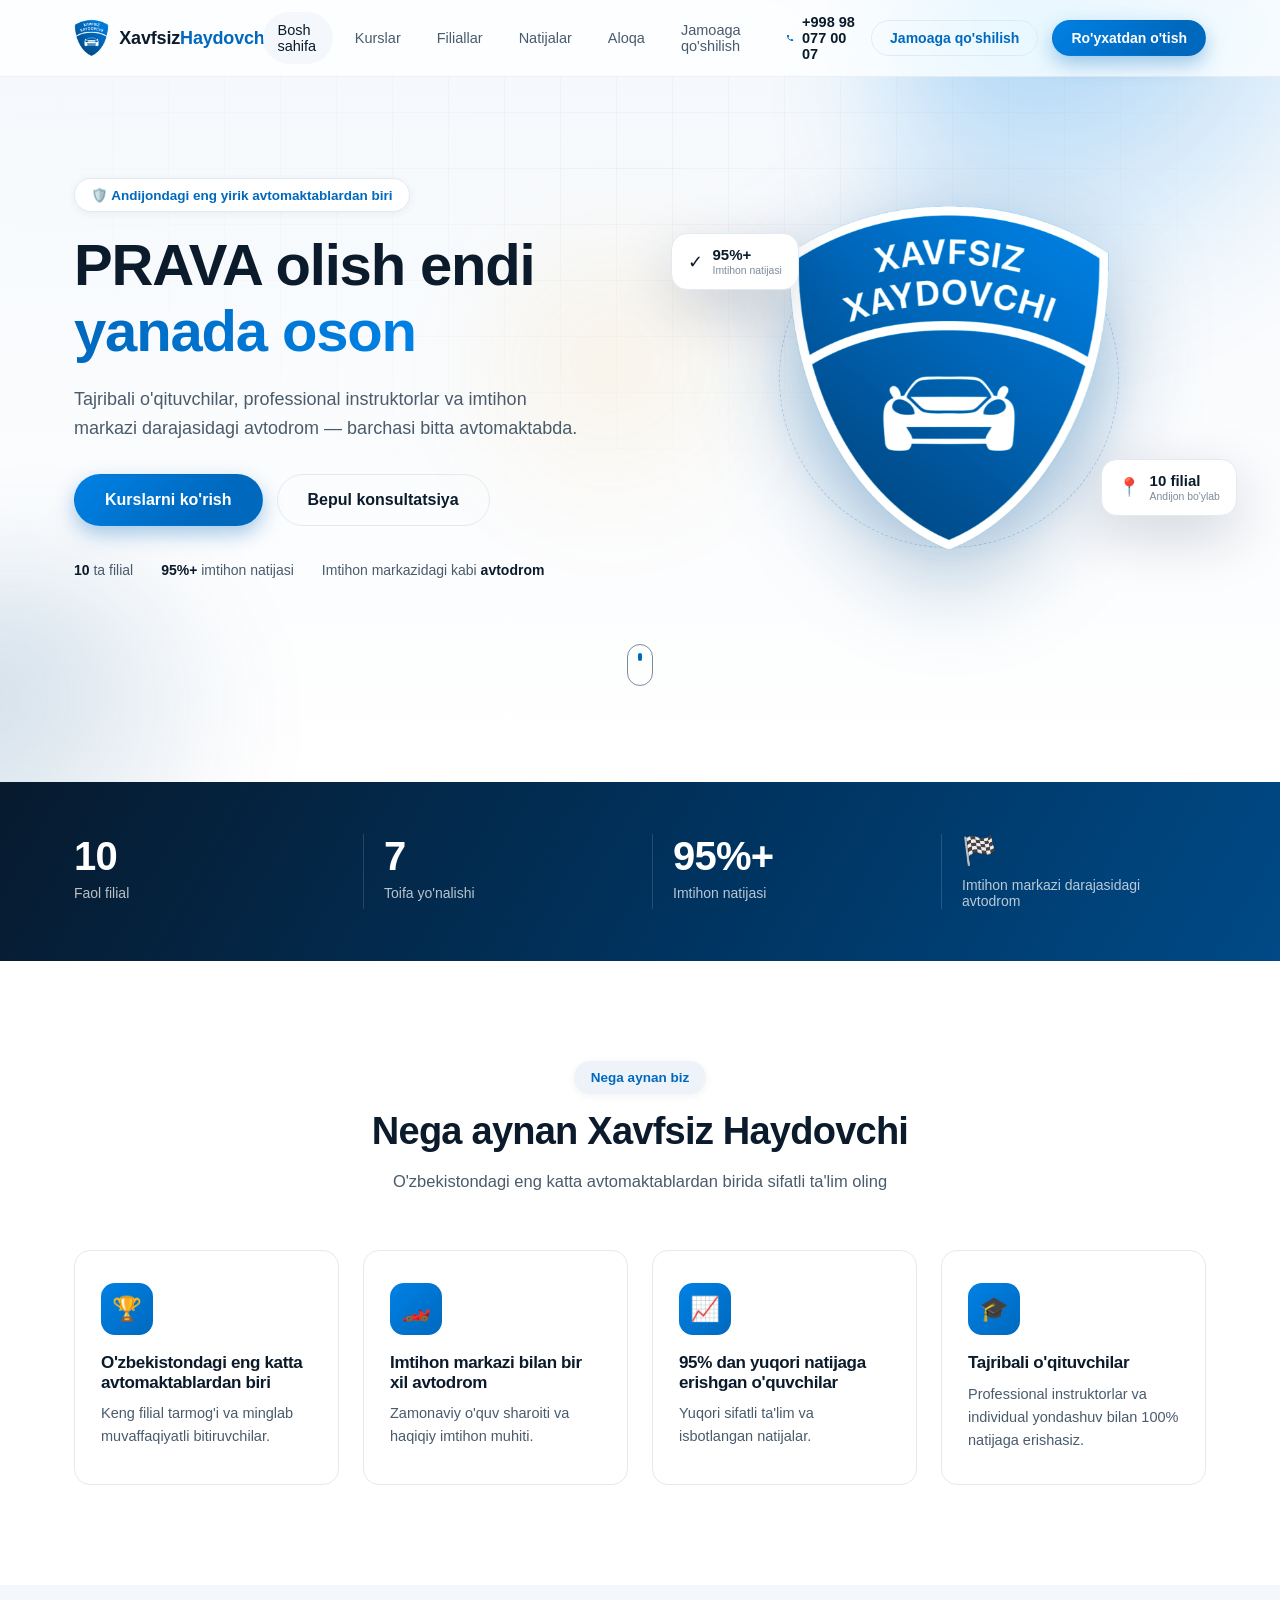
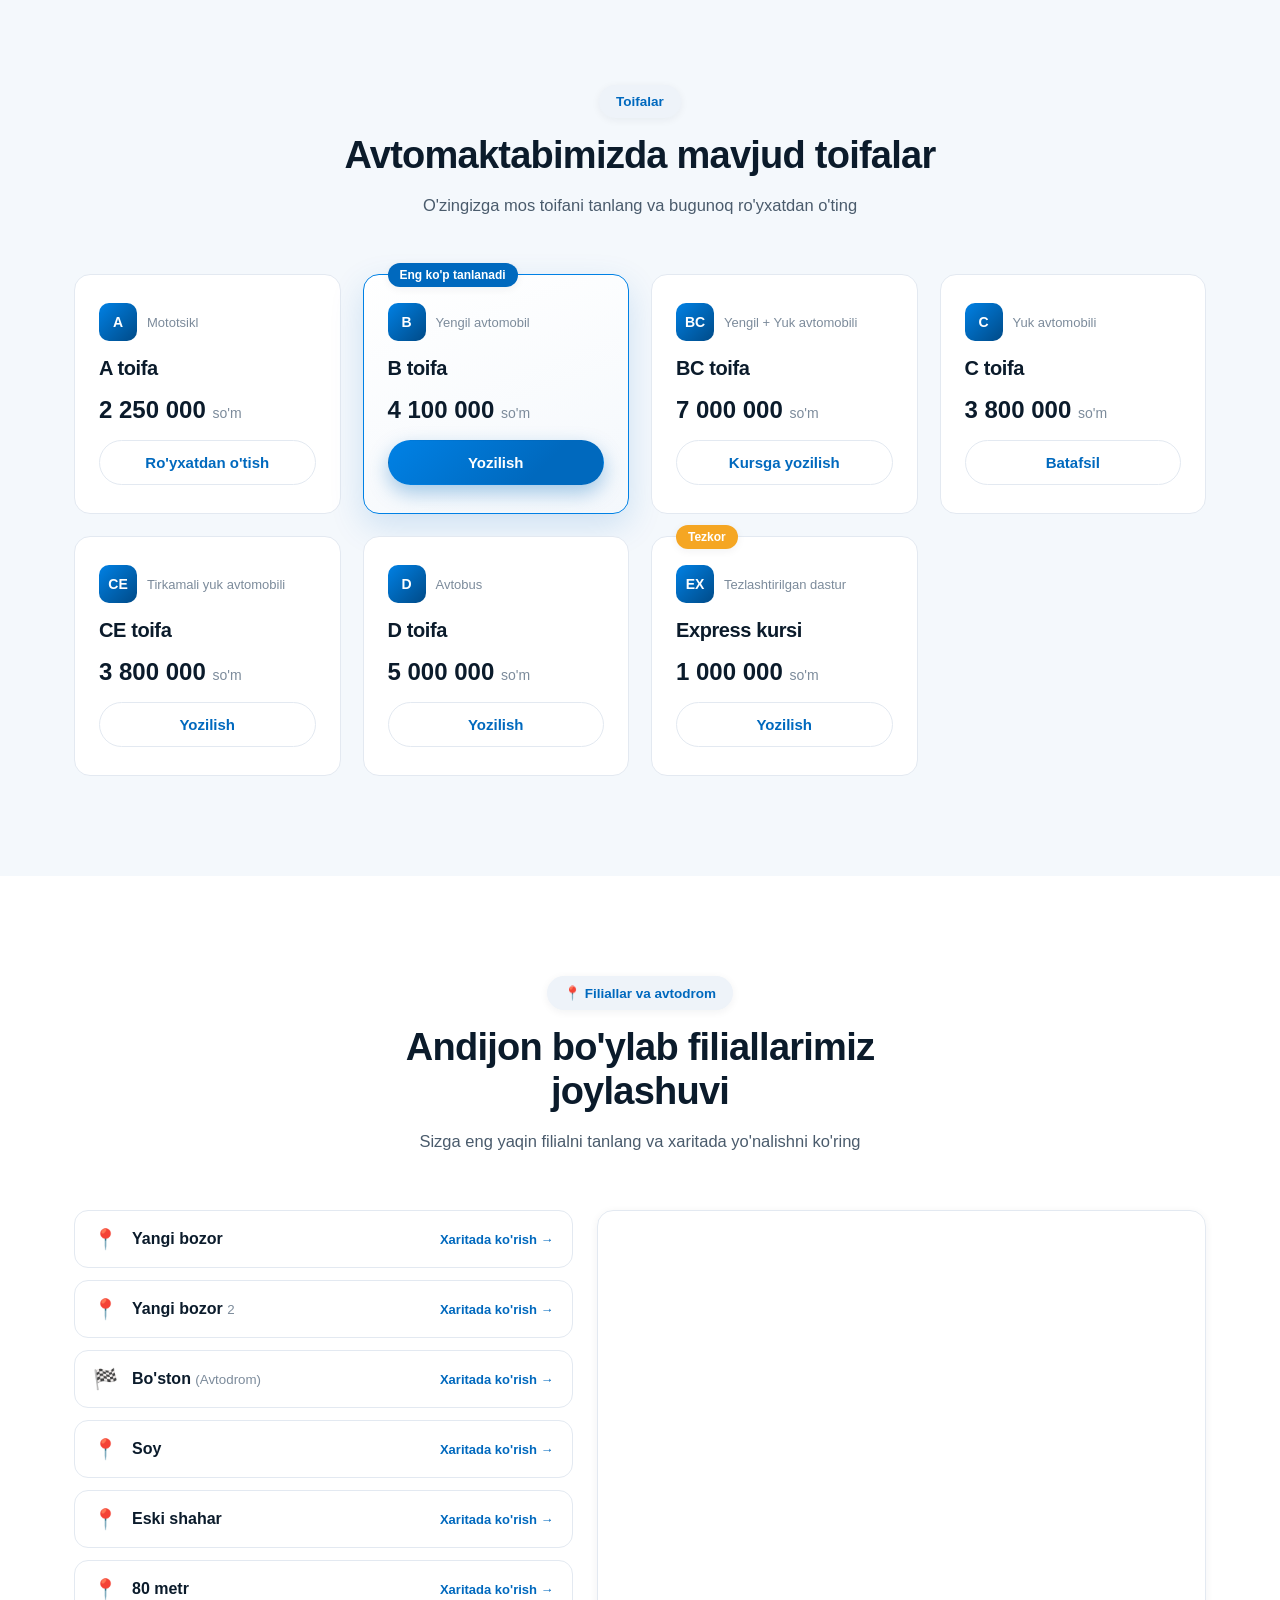
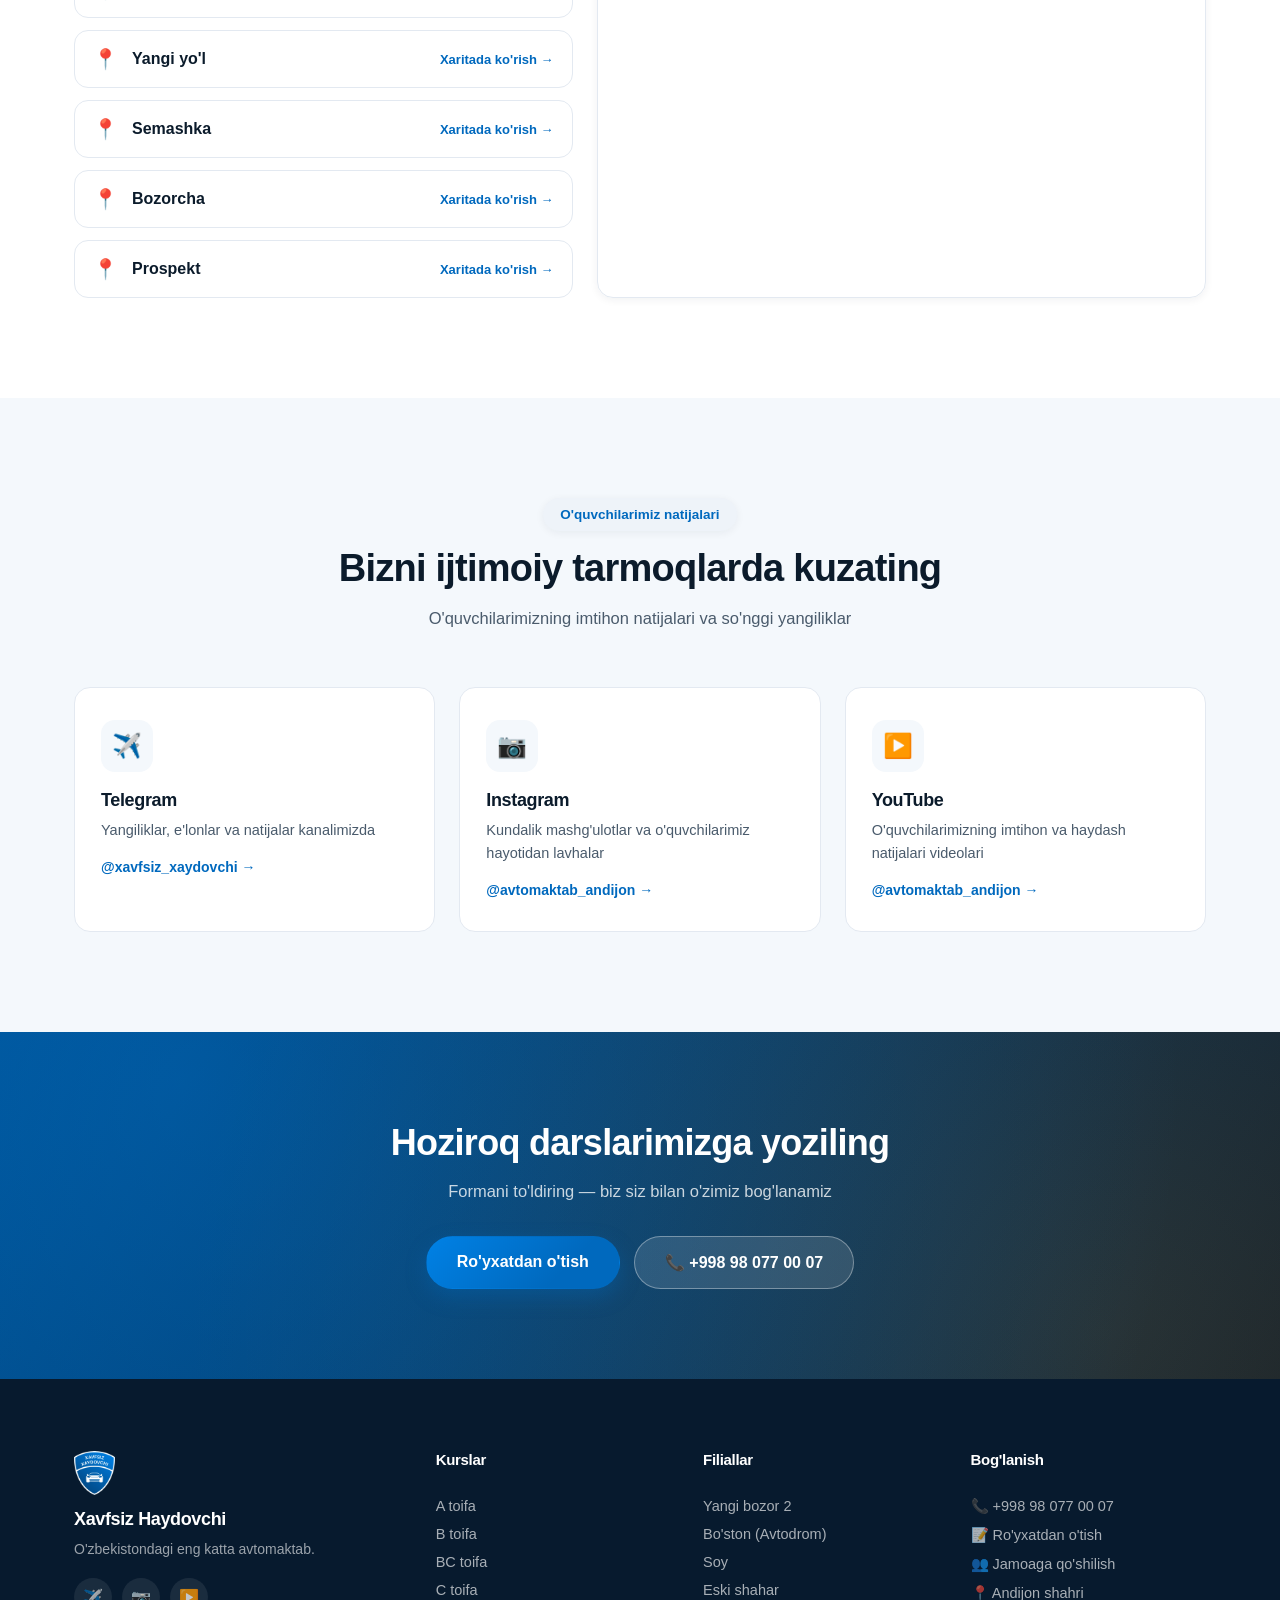
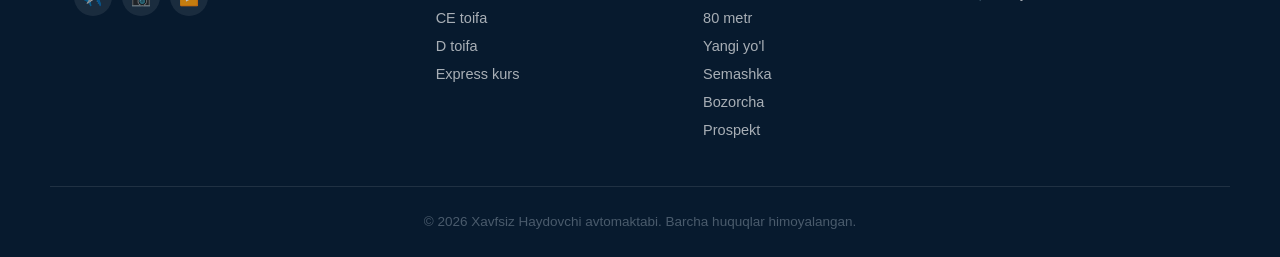
==== commit 73958dc8: "feat: Jamoaga qo'shilish sahifasi va Google Sheets bilan bog'langan ariza formasi qo'shildi" ====
--- a/index.html
+++ b/index.html
@@ -29,6 +29,7 @@
       <a href="#filiallar" class="nav-link">Filiallar</a>
       <a href="#natijalar" class="nav-link">Natijalar</a>
       <a href="#aloqa" class="nav-link">Aloqa</a>
+      <a href="jamoaga-qoshilish.html" class="nav-link">Jamoaga qo'shilish</a>
     </nav>
 
     <div class="header-actions">
@@ -36,6 +37,7 @@
         <svg viewBox="0 0 24 24" class="icon"><path d="M6.6 10.8c1.4 2.8 3.8 5.1 6.6 6.6l2.2-2.2c.3-.3.7-.4 1-.2 1.1.4 2.3.6 3.6.6.6 0 1 .4 1 1V20c0 .6-.4 1-1 1-9.4 0-17-7.6-17-17 0-.6.4-1 1-1h3.5c.6 0 1 .4 1 1 0 1.2.2 2.4.6 3.6.1.4 0 .8-.3 1.1l-2.2 2.1z" fill="currentColor"/></svg>
         <span>+998 98 077 00 07</span>
       </a>
+      <a href="jamoaga-qoshilish.html" class="btn btn-outline btn-sm">Jamoaga qo'shilish</a>
       <a href="https://forms.amocrm.ru/rzrwxvc" target="_blank" rel="noopener" class="btn btn-primary btn-sm">Ro'yxatdan o'tish</a>
     </div>
 
@@ -397,6 +399,7 @@
       <h4>Bog'lanish</h4>
       <a href="tel:+998980770007">📞 +998 98 077 00 07</a>
       <a href="https://forms.amocrm.ru/rzrwxvc" target="_blank" rel="noopener">📝 Ro'yxatdan o'tish</a>
+      <a href="jamoaga-qoshilish.html">👥 Jamoaga qo'shilish</a>
       <span class="footer-address">📍 Andijon shahri</span>
     </div>
   </div>
@@ -423,3 +426,4 @@
 
 </body>
 </html>
+<!-- deploy trigger -->
--- a/assets/css/style.css
+++ b/assets/css/style.css
@@ -590,3 +590,110 @@
   .anim-in{ opacity:1; transform:none; }
   .reveal{ opacity:1; transform:none; }
 }
+
+/* =========================================================
+   Jamoaga qo'shilish (join the team) page
+   ========================================================= */
+.join-hero{
+  padding:160px 0 60px;
+  background:linear-gradient(180deg, var(--surface-alt), var(--surface) 100%);
+  text-align:center;
+}
+.join-hero-inner{ max-width:680px; margin:0 auto; }
+.join-hero-inner h1{ font-size:clamp(32px, 4.4vw, 46px); margin:18px 0 14px; color:var(--ink); }
+.join-hero-inner p{ font-size:16.5px; }
+
+.join-section{ padding-top:20px; }
+.form-wrap{ max-width:820px; margin:0 auto; }
+.form-card{
+  background:#fff; border:1px solid var(--border); border-radius:var(--radius-lg);
+  padding:40px; box-shadow:var(--shadow);
+}
+.form-grid{ display:grid; grid-template-columns:1fr 1fr; gap:22px 24px; margin-bottom:28px; }
+.field{ display:flex; flex-direction:column; gap:8px; }
+.field-full{ grid-column:1 / -1; }
+.field label{ font-weight:600; font-size:14.5px; color:var(--ink); }
+.field input[type="text"],
+.field input[type="tel"],
+.field input[type="number"],
+.field select,
+.field textarea{
+  font-family:var(--font); font-size:15px; color:var(--ink);
+  padding:13px 16px; border-radius:var(--radius-sm); border:1.5px solid var(--border);
+  background:var(--surface-alt); transition:border-color .2s ease, background .2s ease, box-shadow .2s ease;
+  width:100%;
+}
+.field textarea{ resize:vertical; min-height:88px; }
+.field input:focus, .field select:focus, .field textarea:focus{
+  outline:none; border-color:var(--blue); background:#fff; box-shadow:0 0 0 4px rgba(0,105,190,.12);
+}
+.field select{
+  appearance:none; cursor:pointer;
+  background-image:url("data:image/svg+xml;utf8,<svg xmlns='http://www.w3.org/2000/svg' width='14' height='9' viewBox='0 0 14 9'><path d='M1 1l6 6 6-6' stroke='%234a5b6c' stroke-width='1.6' fill='none' fill-rule='evenodd'/></svg>");
+  background-repeat:no-repeat; background-position:right 16px center;
+  padding-right:40px;
+}
+
+.conditional-field{ animation:fieldIn .35s var(--ease); }
+@keyframes fieldIn{
+  from{ opacity:0; transform:translateY(-6px); }
+  to{ opacity:1; transform:translateY(0); }
+}
+
+.radio-row, .checkbox-row{ display:flex; flex-wrap:wrap; gap:10px; }
+.radio-pill, .checkbox-pill{
+  display:inline-flex; align-items:center; gap:8px;
+  padding:10px 18px; border-radius:999px; border:1.5px solid var(--border);
+  background:var(--surface-alt); font-size:14.5px; font-weight:500; cursor:pointer;
+  transition:border-color .2s ease, background .2s ease, color .2s ease;
+}
+.radio-pill input, .checkbox-pill input{ accent-color:var(--blue); }
+.radio-pill:has(input:checked), .checkbox-pill:has(input:checked){
+  border-color:var(--blue); background:rgba(0,105,190,.08); color:var(--blue);
+}
+
+.form-note{ text-align:center; font-size:13.5px; color:var(--ink-faint); margin-top:16px; }
+
+#submitBtn.is-loading .btn-text{ opacity:0; }
+#submitBtn.is-loading{ position:relative; pointer-events:none; }
+#submitBtn.is-loading::after{
+  content:""; position:absolute; left:50%; top:50%; width:20px; height:20px;
+  margin:-10px 0 0 -10px; border-radius:50%; border:2.5px solid rgba(255,255,255,.4);
+  border-top-color:#fff; animation:spin .7s linear infinite;
+}
+@keyframes spin{ to{ transform:rotate(360deg); } }
+
+/* Success overlay */
+.success-overlay{
+  position:fixed; inset:0; z-index:3000; display:flex; align-items:center; justify-content:center;
+  background:rgba(7,26,46,.55); backdrop-filter:blur(6px); -webkit-backdrop-filter:blur(6px);
+  opacity:0; pointer-events:none; transition:opacity .35s ease;
+}
+.success-overlay.is-visible{ opacity:1; pointer-events:auto; }
+.success-card{
+  background:#fff; border-radius:var(--radius-lg); padding:48px 40px; text-align:center;
+  max-width:360px; box-shadow:var(--shadow-lg);
+  transform:scale(.9); transition:transform .35s var(--ease);
+}
+.success-overlay.is-visible .success-card{ transform:scale(1); }
+.success-check{ width:80px; height:80px; margin:0 auto 20px; }
+.success-check-circle{
+  fill:none; stroke:var(--blue); stroke-width:3;
+  stroke-dasharray:226; stroke-dashoffset:226;
+}
+.success-check-mark{
+  fill:none; stroke:var(--blue); stroke-width:4; stroke-linecap:round; stroke-linejoin:round;
+  stroke-dasharray:48; stroke-dashoffset:48;
+}
+.success-overlay.is-visible .success-check-circle{ animation:drawCircle .5s ease forwards; }
+.success-overlay.is-visible .success-check-mark{ animation:drawCheck .35s .45s ease forwards; }
+@keyframes drawCircle{ to{ stroke-dashoffset:0; } }
+@keyframes drawCheck{ to{ stroke-dashoffset:0; } }
+.success-card h3{ font-size:22px; margin-bottom:8px; }
+.success-card p{ font-size:15px; }
+
+@media (max-width:700px){
+  .form-card{ padding:28px 20px; }
+  .form-grid{ grid-template-columns:1fr; }
+  .join-hero{ padding:130px 0 44px; }
+}
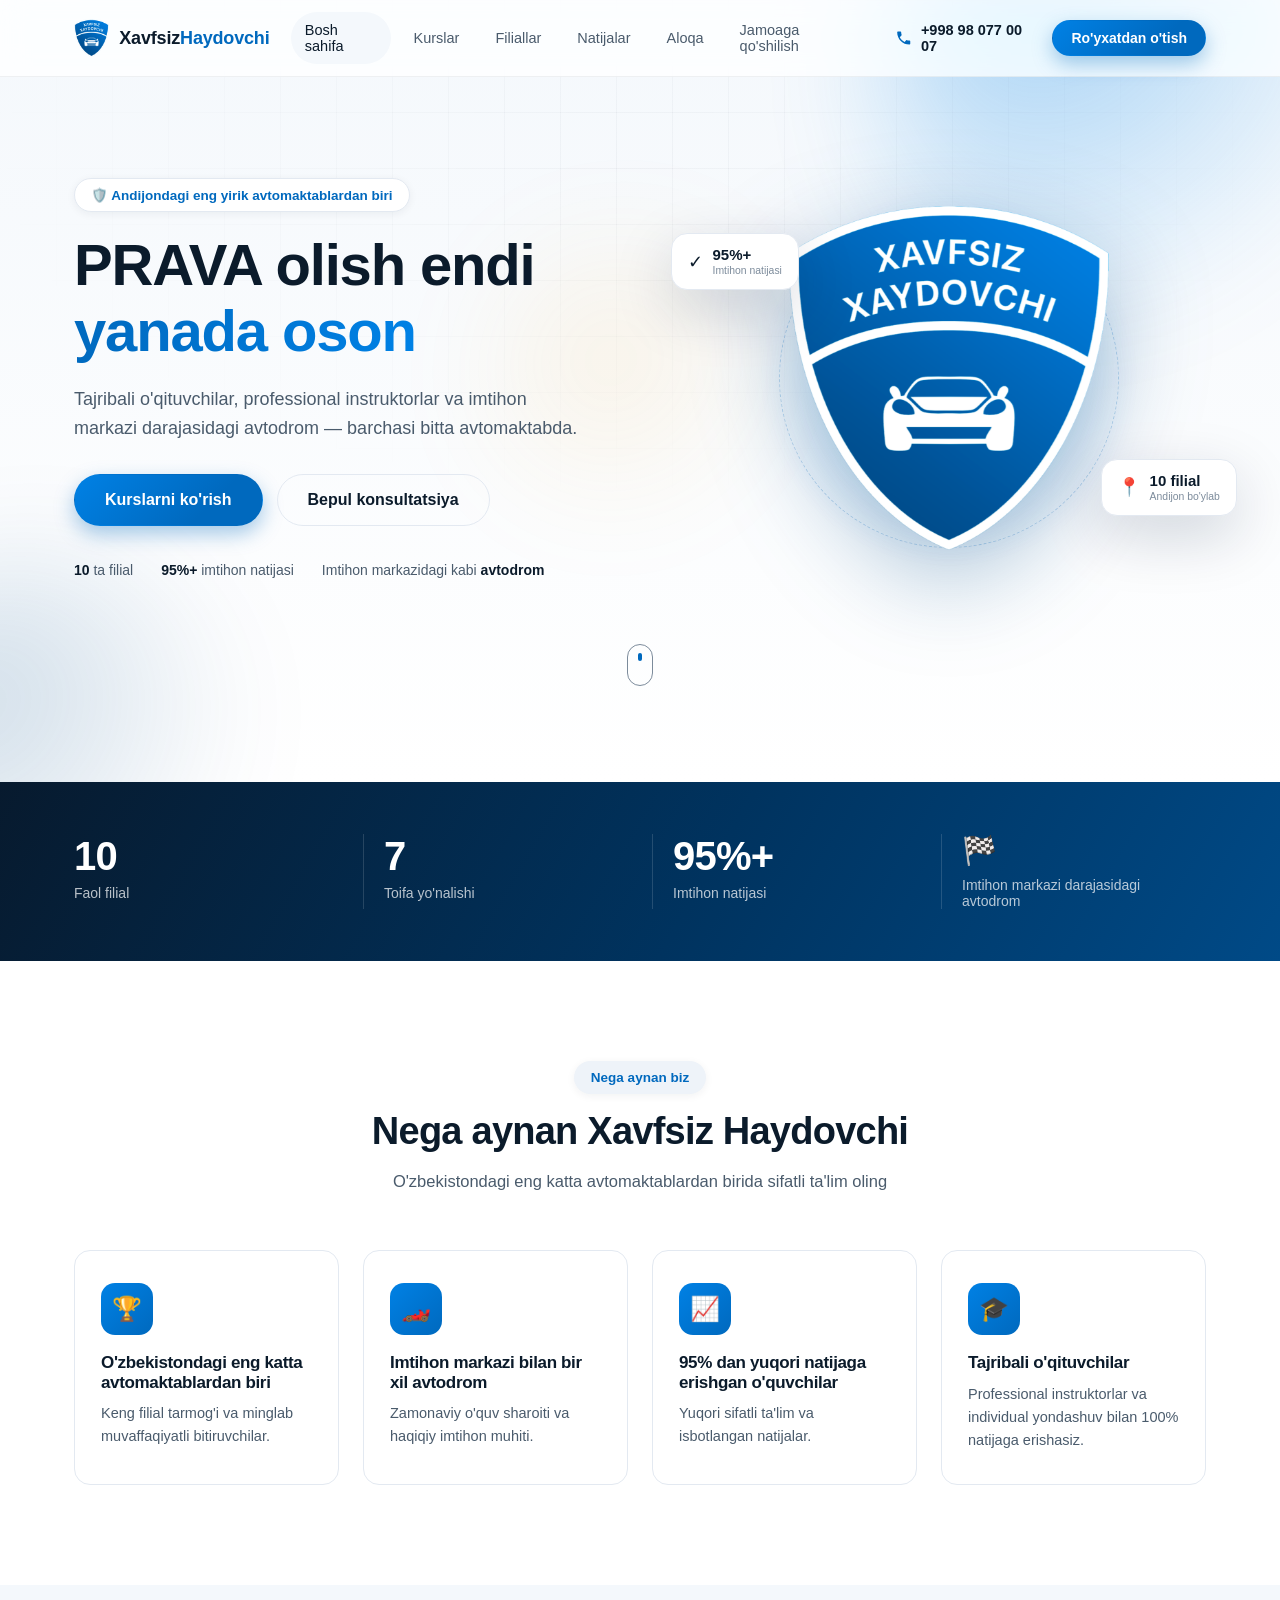
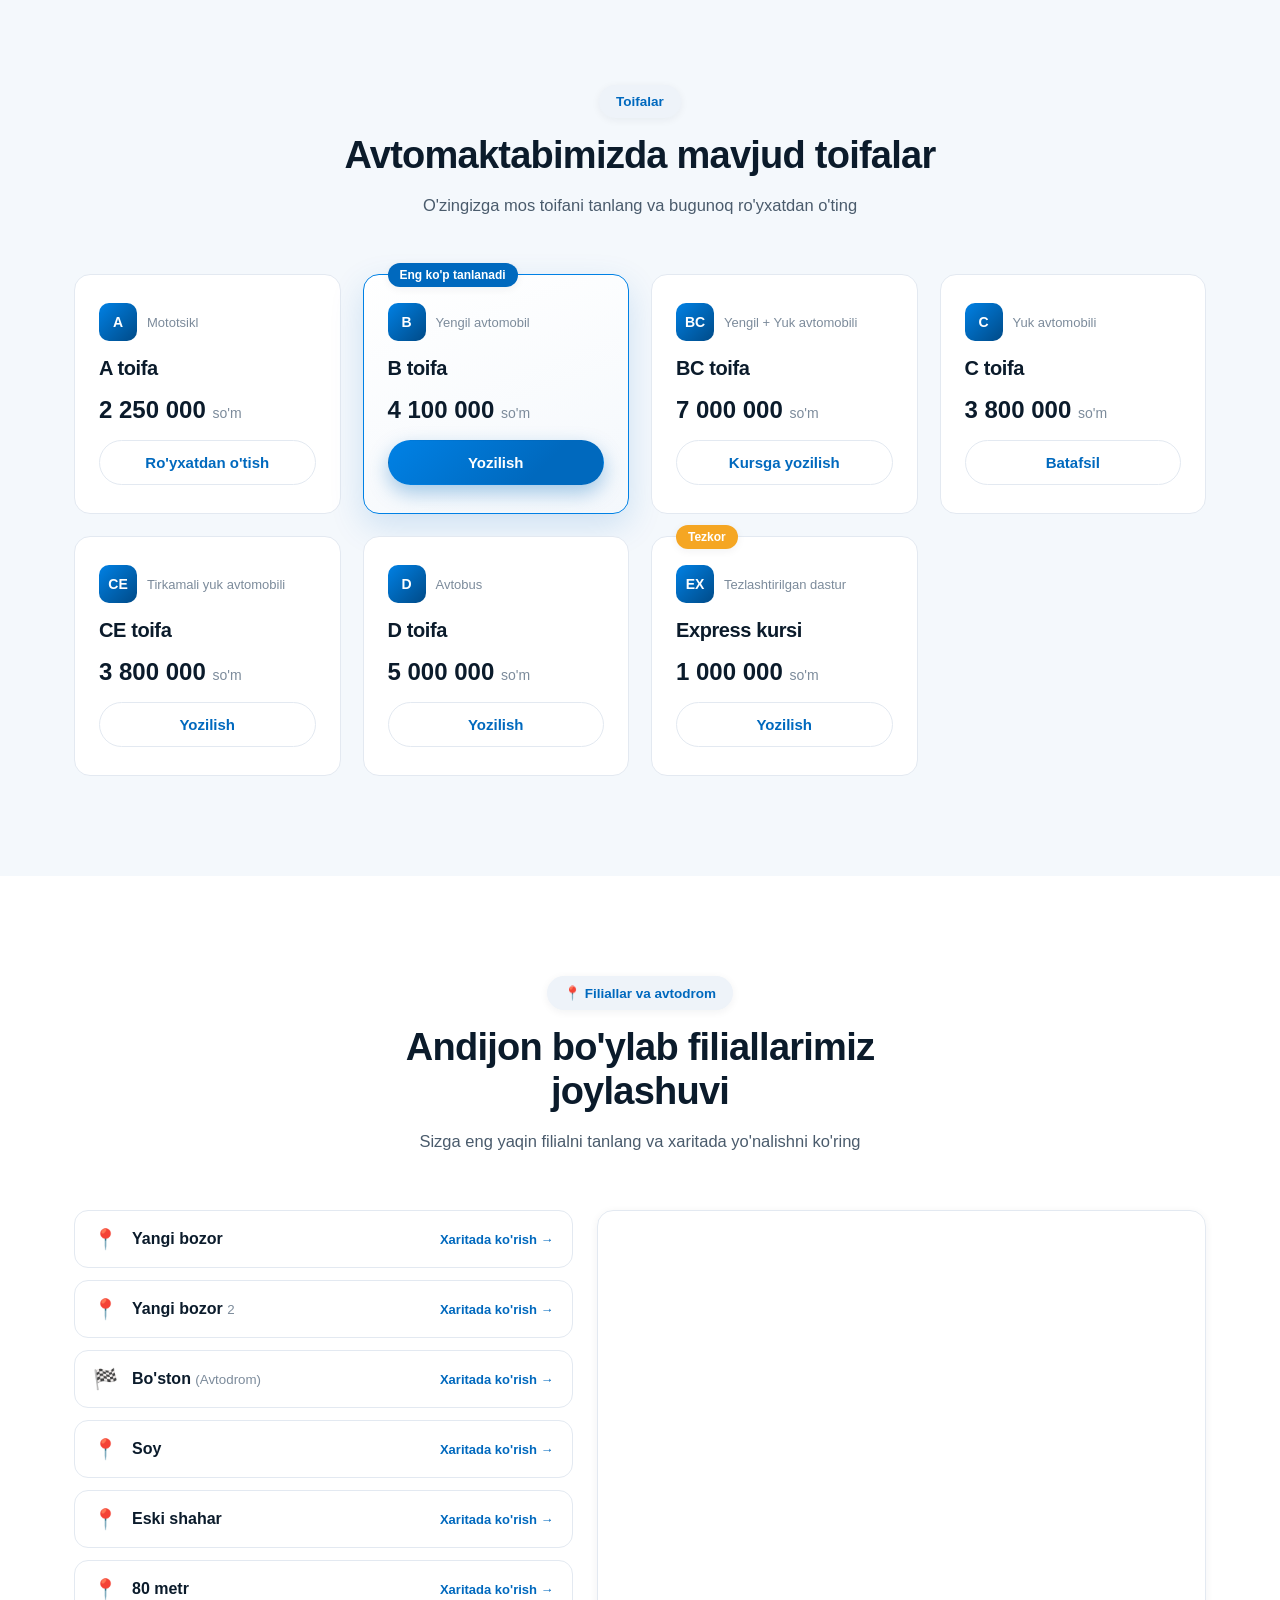
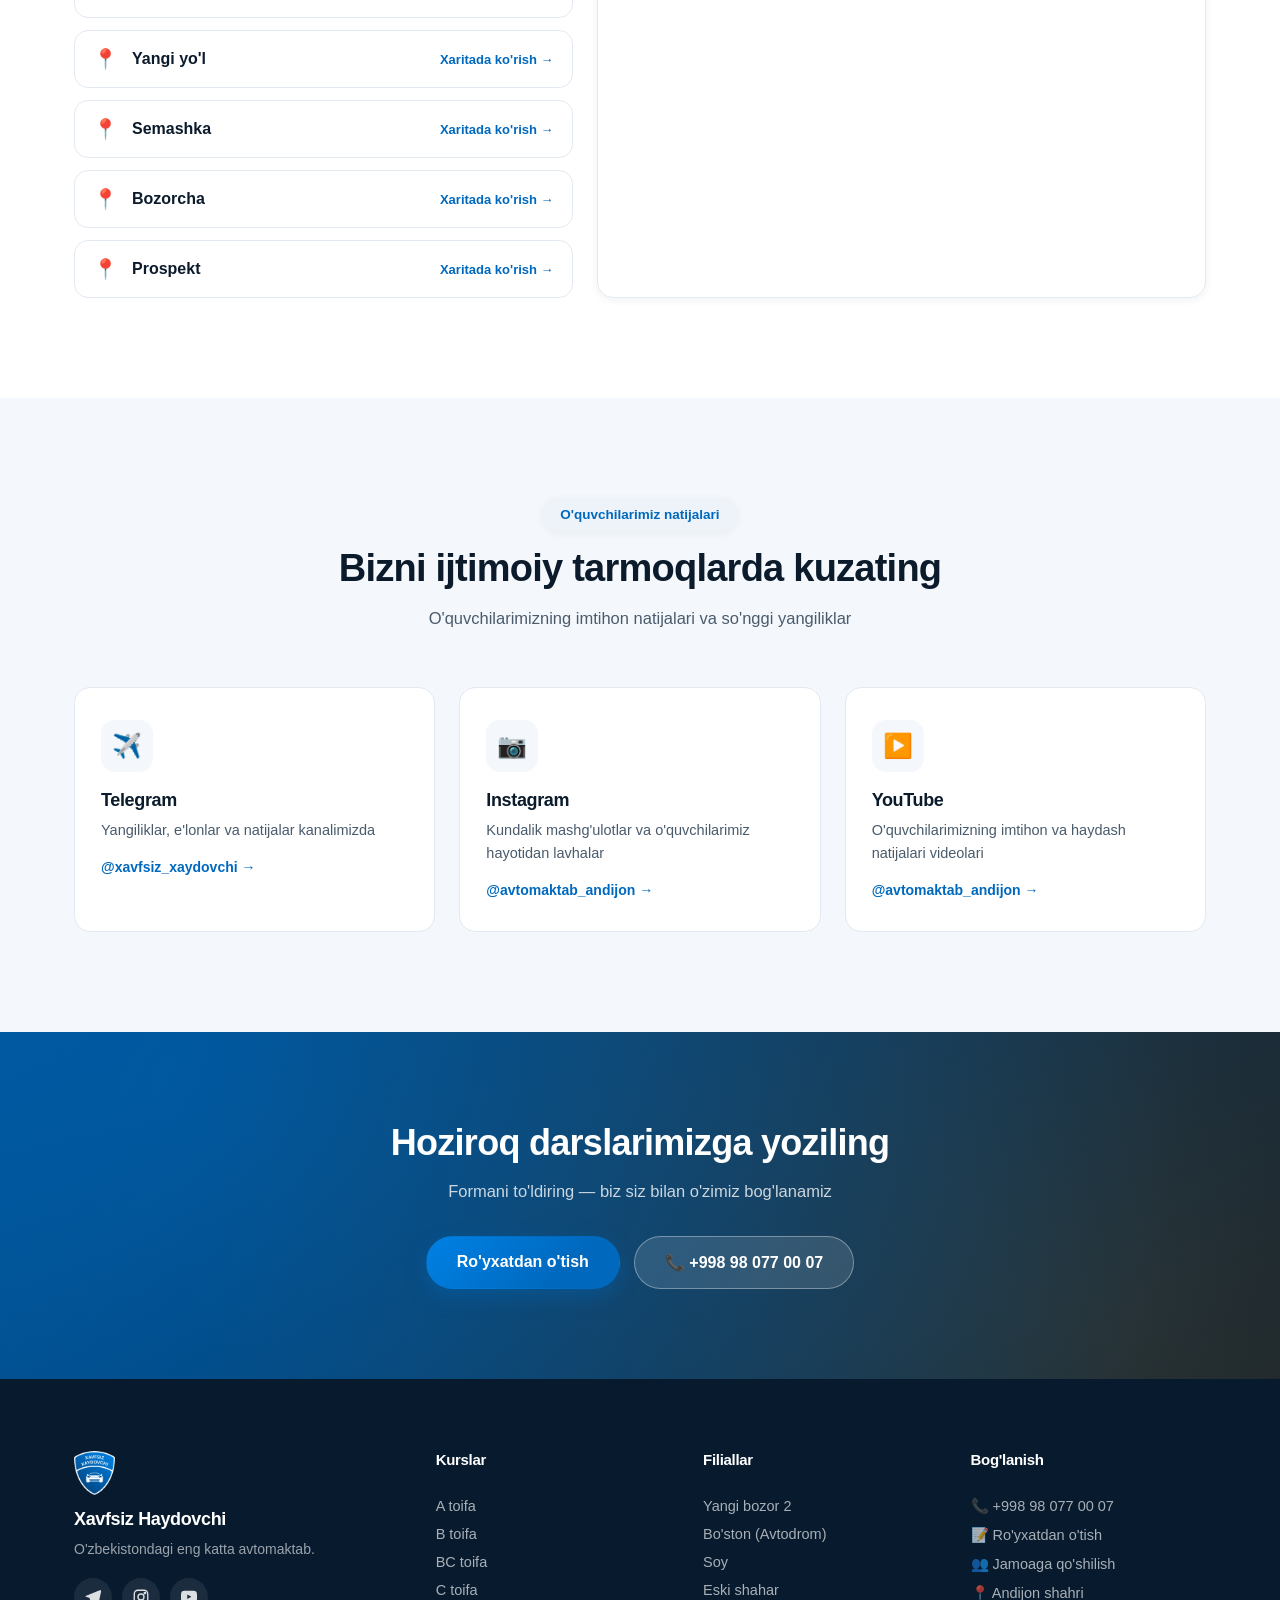
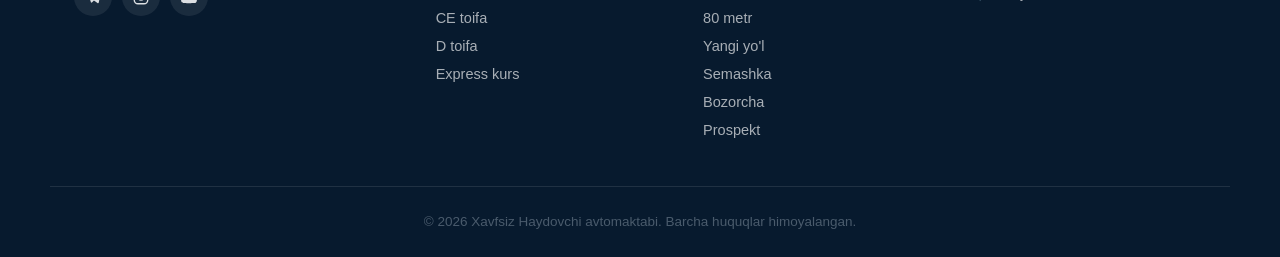
==== commit 511821be: "fix: header tartibini soddalashtirish, footer ijtimoiy tarmoq ikonkalarini almashtirish, oldin ishla" ====
--- a/index.html
+++ b/index.html
@@ -37,7 +37,6 @@
         <svg viewBox="0 0 24 24" class="icon"><path d="M6.6 10.8c1.4 2.8 3.8 5.1 6.6 6.6l2.2-2.2c.3-.3.7-.4 1-.2 1.1.4 2.3.6 3.6.6.6 0 1 .4 1 1V20c0 .6-.4 1-1 1-9.4 0-17-7.6-17-17 0-.6.4-1 1-1h3.5c.6 0 1 .4 1 1 0 1.2.2 2.4.6 3.6.1.4 0 .8-.3 1.1l-2.2 2.1z" fill="currentColor"/></svg>
         <span>+998 98 077 00 07</span>
       </a>
-      <a href="jamoaga-qoshilish.html" class="btn btn-outline btn-sm">Jamoaga qo'shilish</a>
       <a href="https://forms.amocrm.ru/rzrwxvc" target="_blank" rel="noopener" class="btn btn-primary btn-sm">Ro'yxatdan o'tish</a>
     </div>
 
@@ -365,9 +364,9 @@
       <h3>Xavfsiz Haydovchi</h3>
       <p>O'zbekistondagi eng katta avtomaktab.</p>
       <div class="footer-social">
-        <a href="https://t.me/s/xavfsiz_xaydovchi" target="_blank" rel="noopener" aria-label="Telegram">✈️</a>
-        <a href="https://www.instagram.com/avtomaktab_andijon/" target="_blank" rel="noopener" aria-label="Instagram">📷</a>
-        <a href="https://www.youtube.com/@avtomaktab_andijon" target="_blank" rel="noopener" aria-label="YouTube">▶️</a>
+        <a href="https://t.me/s/xavfsiz_xaydovchi" target="_blank" rel="noopener" aria-label="Telegram"><svg viewBox="0 0 24 24" width="18" height="18"><path fill="currentColor" d="M21.05 3.16 2.9 10.24c-1.24.5-1.23 1.19-.23 1.5l4.65 1.45 1.8 5.48c.22.6.11.84.75.84.5 0 .72-.23 1-.5l2.4-2.33 4.7 3.47c.87.48 1.5.23 1.72-.8l3.1-14.6c.3-1.27-.48-1.84-1.74-1.6z"/><path fill="#fff" fill-opacity=".001" d="M0 0h24v24H0z"/></svg></a>
+        <a href="https://www.instagram.com/avtomaktab_andijon/" target="_blank" rel="noopener" aria-label="Instagram"><svg viewBox="0 0 24 24" width="18" height="18" fill="none" stroke="currentColor" stroke-width="1.8"><rect x="3" y="3" width="18" height="18" rx="5"/><circle cx="12" cy="12" r="4"/><circle cx="17.2" cy="6.8" r="1"/></svg></a>
+        <a href="https://www.youtube.com/@avtomaktab_andijon" target="_blank" rel="noopener" aria-label="YouTube"><svg viewBox="0 0 24 24" width="18" height="18"><path fill="currentColor" d="M22.5 7.2s-.2-1.6-.9-2.3c-.8-.9-1.8-.9-2.2-1C16.4 3.7 12 3.7 12 3.7h0s-4.4 0-7.4.2c-.4 0-1.4.1-2.2 1C1.7 5.6 1.5 7.2 1.5 7.2S1.3 9 1.3 10.9v2.1c0 1.9.2 3.7.2 3.7s.2 1.6.9 2.3c.8.9 1.9.9 2.4 1 1.7.2 7.2.2 7.2.2s4.4 0 7.4-.2c.4 0 1.4-.1 2.2-1 .7-.7.9-2.3.9-2.3s.2-1.9.2-3.7v-2.1c0-1.9-.2-3.7-.2-3.7zM9.7 14.6V8.7l5.5 3-5.5 2.9z"/></svg></a>
       </div>
     </div>
 
--- a/assets/css/style.css
+++ b/assets/css/style.css
@@ -488,6 +488,8 @@
   transition:background .2s ease, transform .2s var(--ease);
 }
 .footer-social a:hover{ background:var(--blue); transform:translateY(-3px); }
+.footer-social a{ color:rgba(255,255,255,.85); }
+.footer-social a:hover{ color:#fff; }
 .footer-col h4{ color:#fff; font-size:15px; margin-bottom:18px; }
 .footer-col{ display:flex; flex-direction:column; gap:12px; font-size:14.5px; }
 .footer-col a{ color:rgba(255,255,255,.65); transition:color .15s ease; }
@@ -634,6 +636,7 @@
   padding-right:40px;
 }
 
+.field[hidden]{ display:none; }
 .conditional-field{ animation:fieldIn .35s var(--ease); }
 @keyframes fieldIn{
   from{ opacity:0; transform:translateY(-6px); }
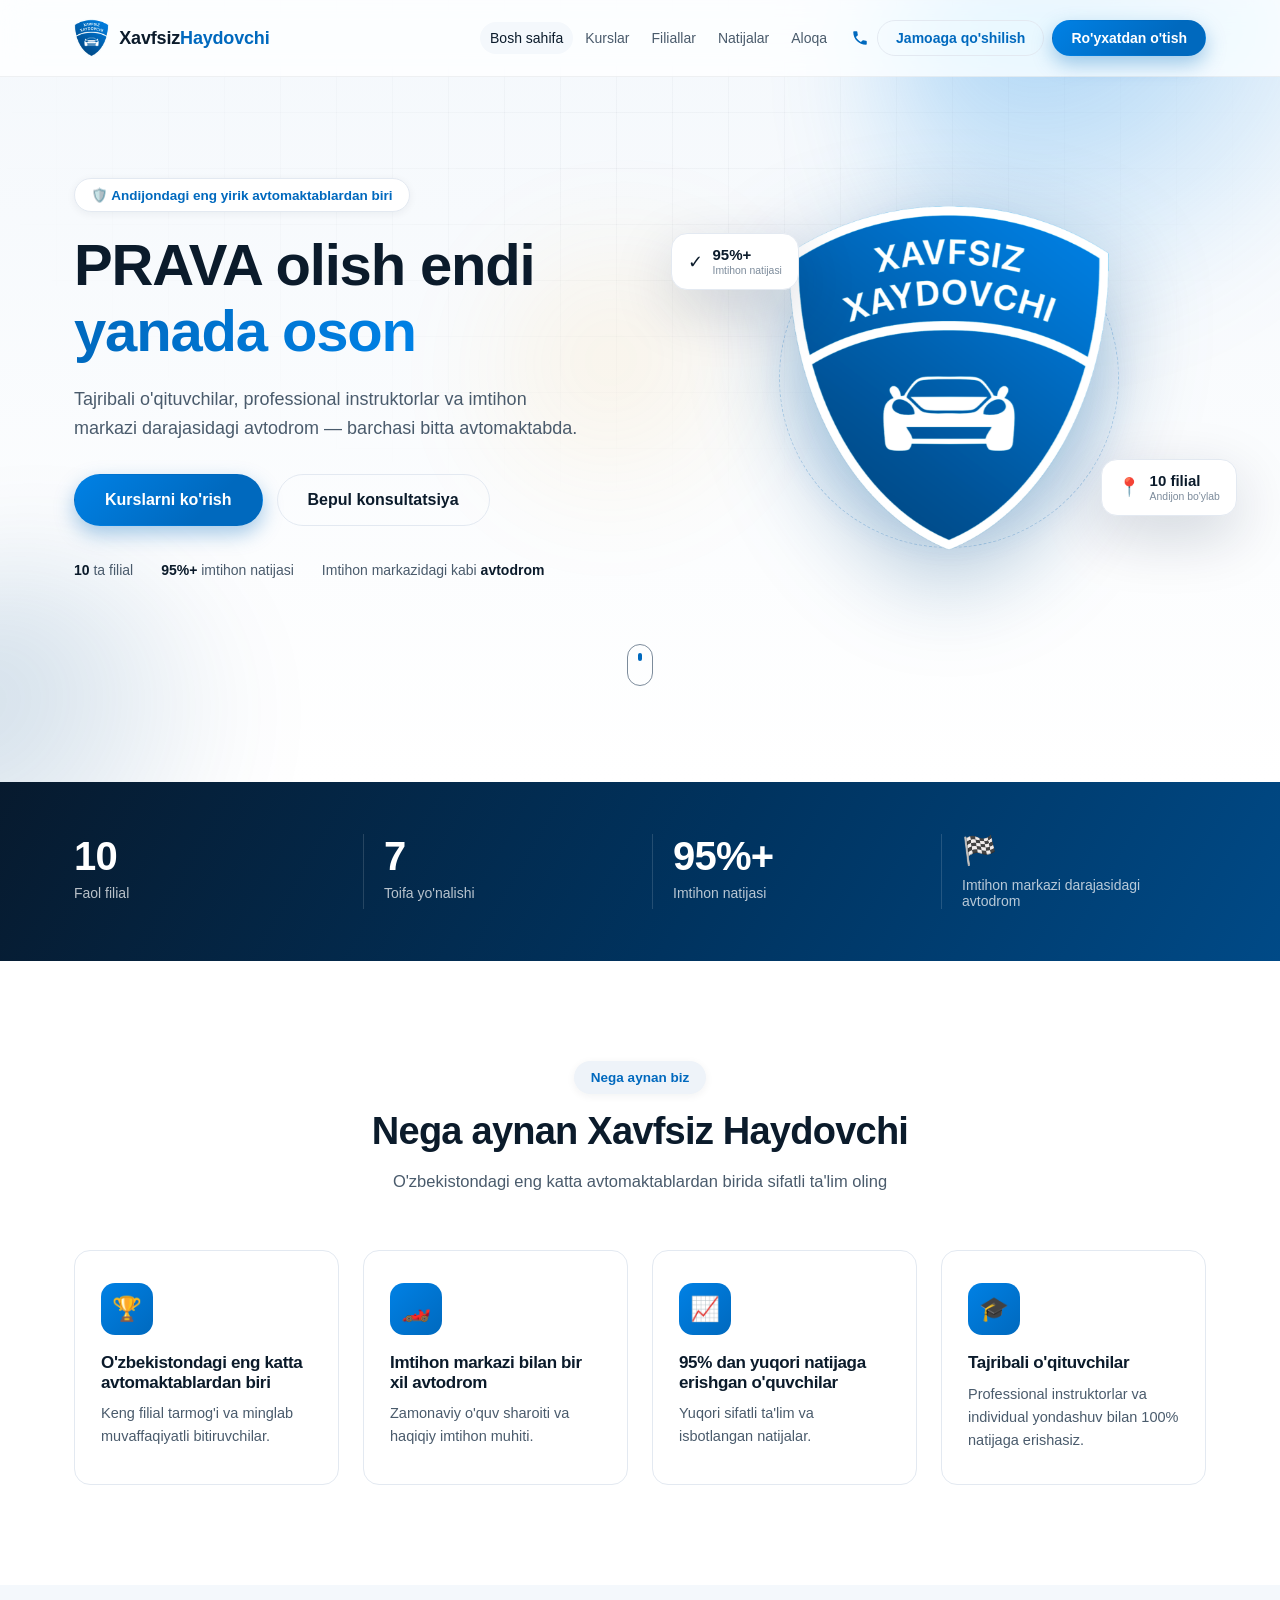
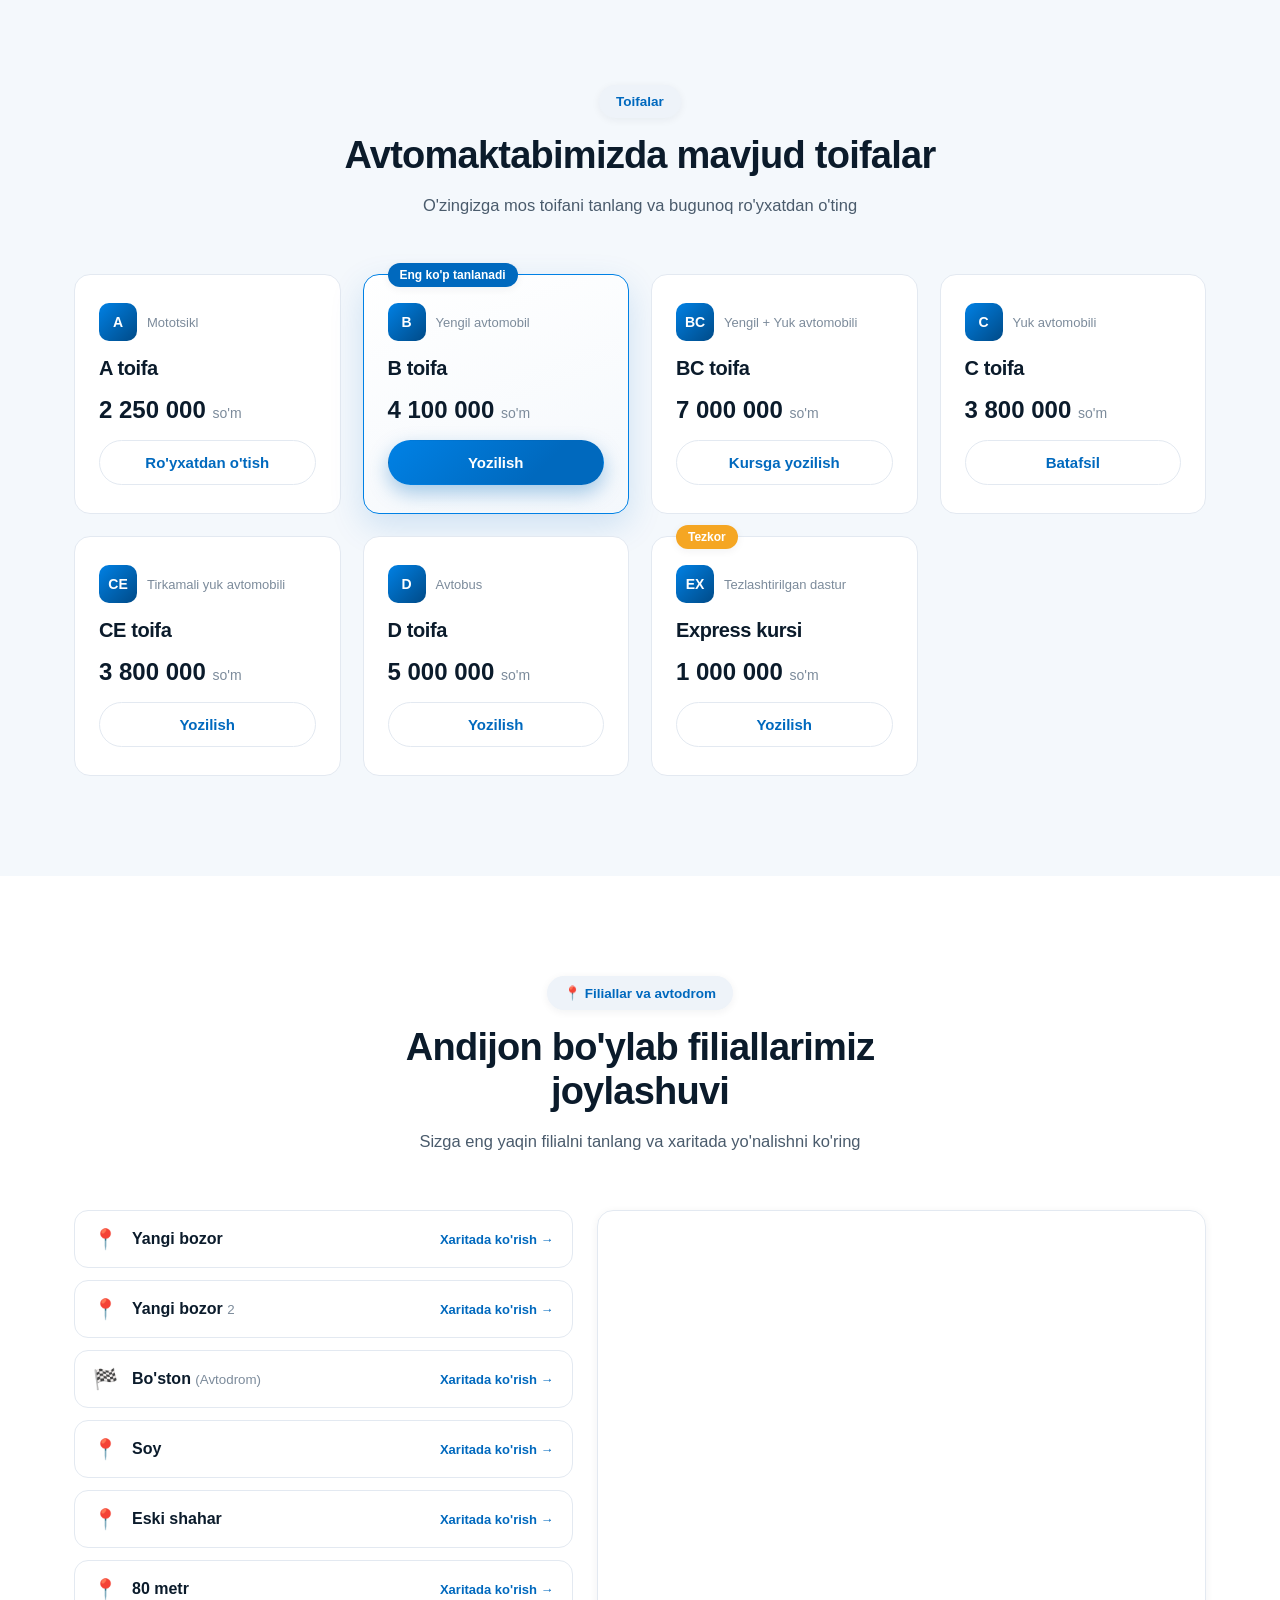
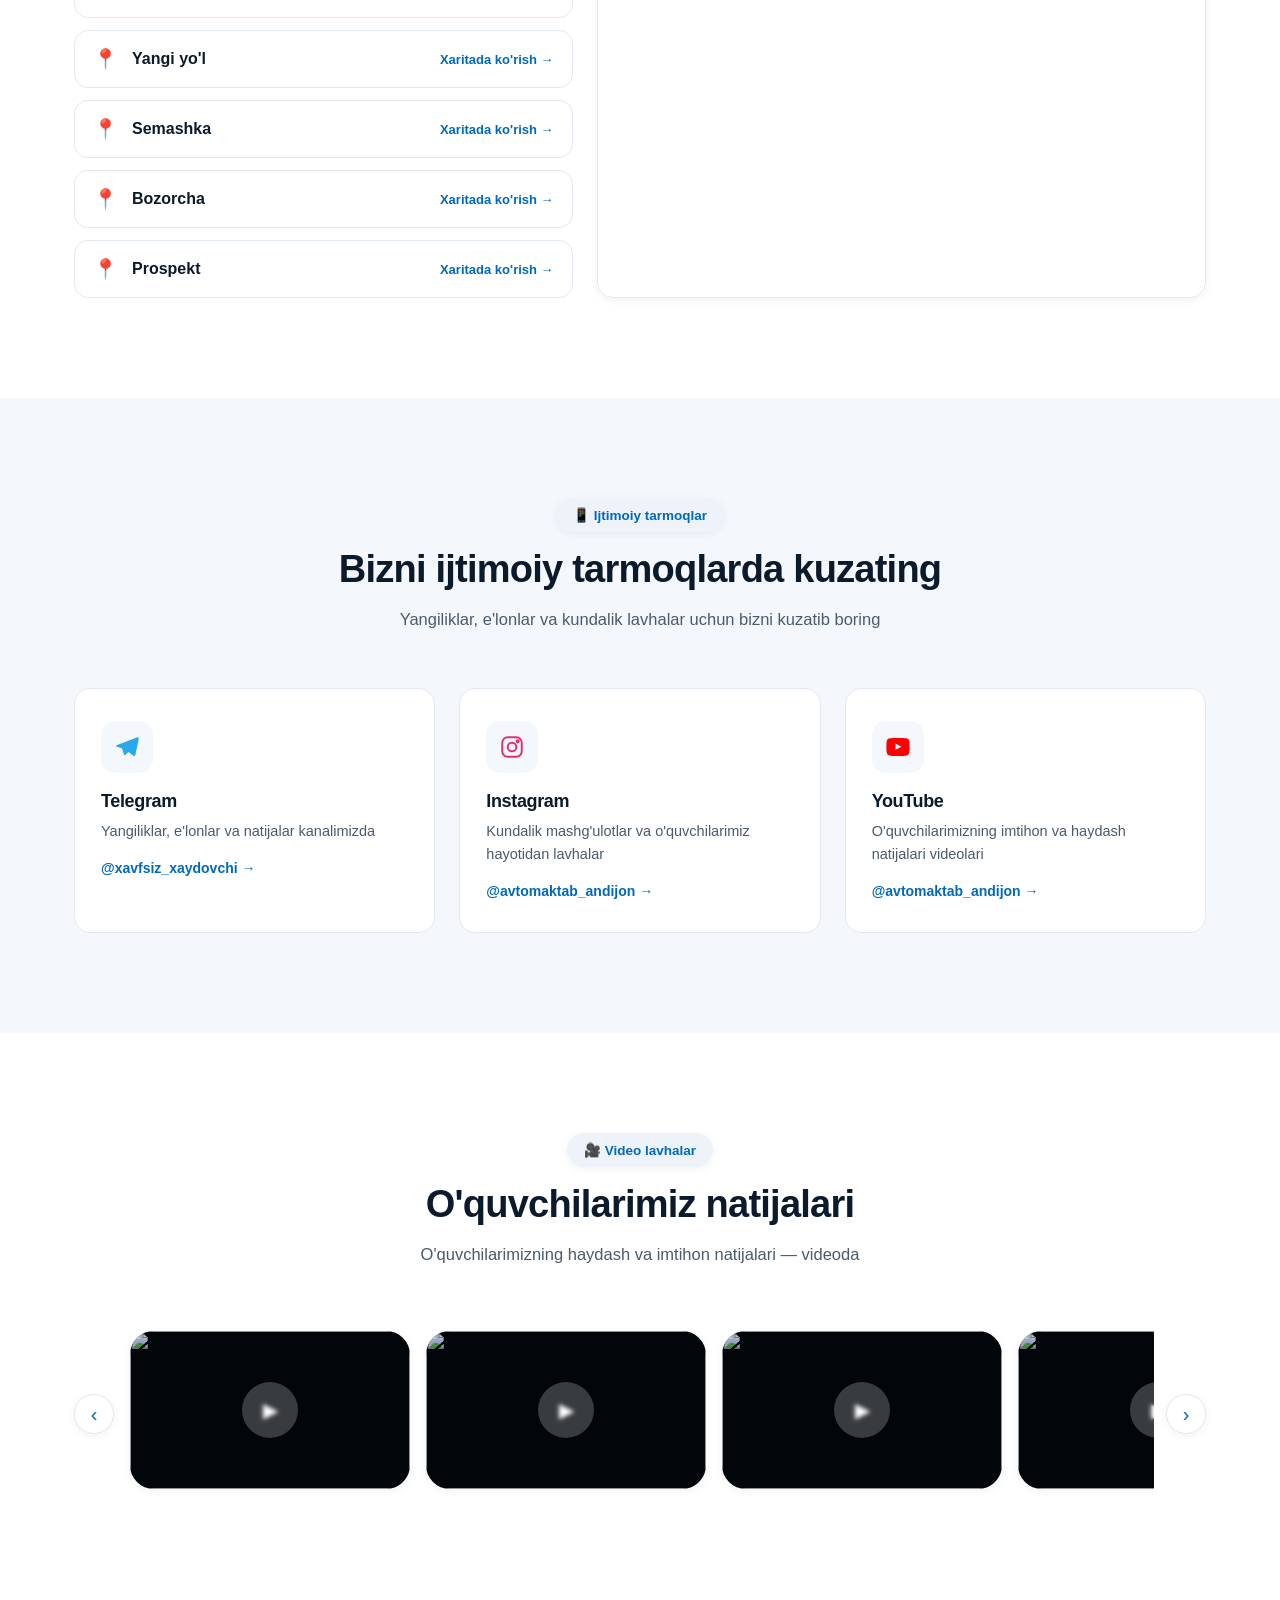
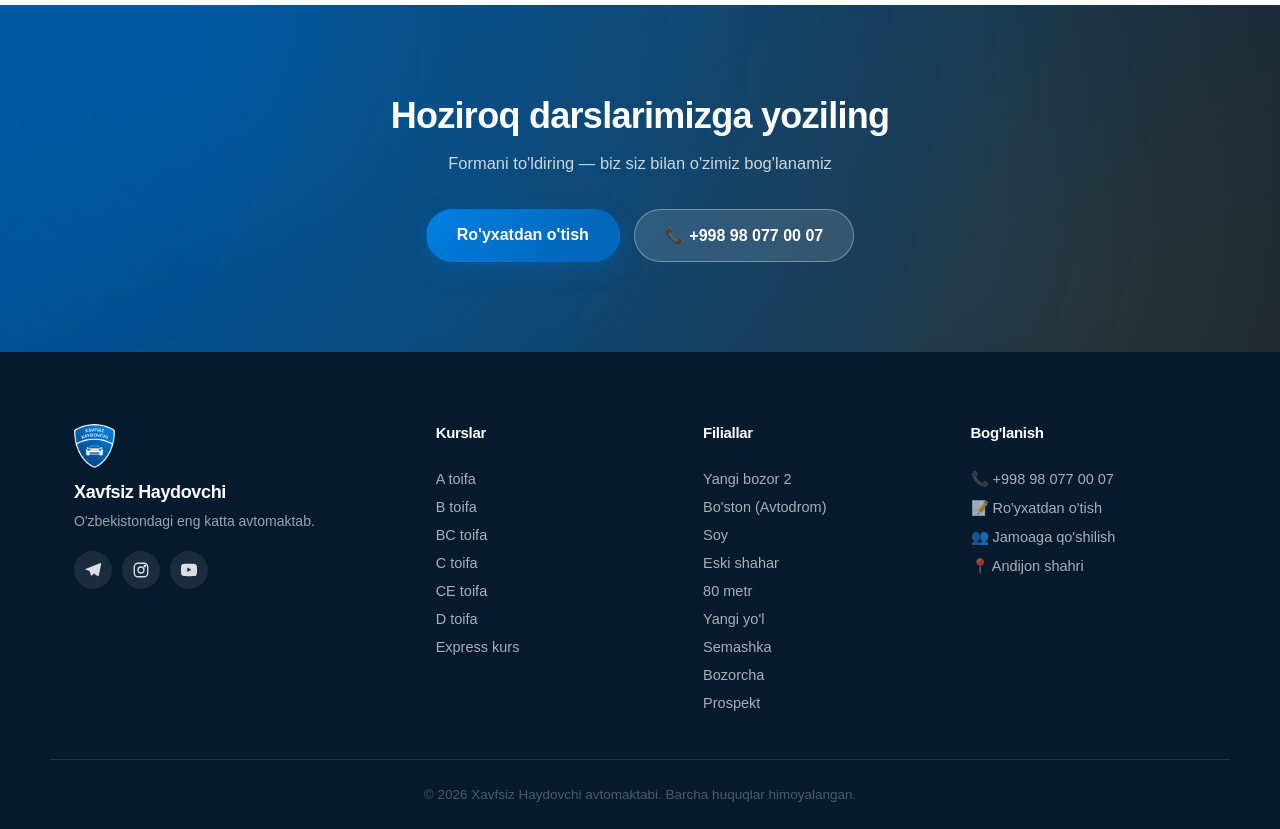
==== commit 0ef1973c: "Add video carousel, admin panel, and form/header improvements - Add O'quvchilarimiz natijalari secti" ====
--- a/index.html
+++ b/index.html
@@ -29,7 +29,6 @@
       <a href="#filiallar" class="nav-link">Filiallar</a>
       <a href="#natijalar" class="nav-link">Natijalar</a>
       <a href="#aloqa" class="nav-link">Aloqa</a>
-      <a href="jamoaga-qoshilish.html" class="nav-link">Jamoaga qo'shilish</a>
     </nav>
 
     <div class="header-actions">
@@ -37,6 +36,7 @@
         <svg viewBox="0 0 24 24" class="icon"><path d="M6.6 10.8c1.4 2.8 3.8 5.1 6.6 6.6l2.2-2.2c.3-.3.7-.4 1-.2 1.1.4 2.3.6 3.6.6.6 0 1 .4 1 1V20c0 .6-.4 1-1 1-9.4 0-17-7.6-17-17 0-.6.4-1 1-1h3.5c.6 0 1 .4 1 1 0 1.2.2 2.4.6 3.6.1.4 0 .8-.3 1.1l-2.2 2.1z" fill="currentColor"/></svg>
         <span>+998 98 077 00 07</span>
       </a>
+      <a href="jamoaga-qoshilish.html" class="btn btn-outline btn-sm">Jamoaga qo'shilish</a>
       <a href="https://forms.amocrm.ru/rzrwxvc" target="_blank" rel="noopener" class="btn btn-primary btn-sm">Ro'yxatdan o'tish</a>
     </div>
 
@@ -314,30 +314,49 @@
   <section class="section section-alt" id="natijalar">
     <div class="container">
       <div class="section-head reveal reveal-up">
-        <span class="eyebrow eyebrow-dark">O'quvchilarimiz natijalari</span>
+        <span class="eyebrow eyebrow-dark">📱 Ijtimoiy tarmoqlar</span>
         <h2>Bizni ijtimoiy tarmoqlarda kuzating</h2>
-        <p>O'quvchilarimizning imtihon natijalari va so'nggi yangiliklar</p>
+        <p>Yangiliklar, e'lonlar va kundalik lavhalar uchun bizni kuzatib boring</p>
       </div>
 
       <div class="social-grid">
         <a class="social-card reveal reveal-up" style="--rd:0s" href="https://t.me/s/xavfsiz_xaydovchi" target="_blank" rel="noopener">
-          <div class="social-icon social-icon-tg">✈️</div>
+          <div class="social-icon social-icon-tg"><svg viewBox="0 0 24 24" width="26" height="26"><path fill="currentColor" d="M21.05 3.16 2.9 10.24c-1.24.5-1.23 1.19-.23 1.5l4.65 1.45 1.8 5.48c.22.6.11.84.75.84.5 0 .72-.23 1-.5l2.4-2.33 4.7 3.47c.87.48 1.5.23 1.72-.8l3.1-14.6c.3-1.27-.48-1.84-1.74-1.6z"/></svg></div>
           <h3>Telegram</h3>
           <p>Yangiliklar, e'lonlar va natijalar kanalimizda</p>
           <span class="social-link">@xavfsiz_xaydovchi →</span>
         </a>
         <a class="social-card reveal reveal-up" style="--rd:.1s" href="https://www.instagram.com/avtomaktab_andijon/" target="_blank" rel="noopener">
-          <div class="social-icon social-icon-ig">📷</div>
+          <div class="social-icon social-icon-ig"><svg viewBox="0 0 24 24" width="26" height="26" fill="none" stroke="currentColor" stroke-width="1.8"><rect x="3" y="3" width="18" height="18" rx="5"/><circle cx="12" cy="12" r="4"/><circle cx="17.2" cy="6.8" r="1"/></svg></div>
           <h3>Instagram</h3>
           <p>Kundalik mashg'ulotlar va o'quvchilarimiz hayotidan lavhalar</p>
           <span class="social-link">@avtomaktab_andijon →</span>
         </a>
         <a class="social-card reveal reveal-up" style="--rd:.2s" href="https://www.youtube.com/@avtomaktab_andijon" target="_blank" rel="noopener">
-          <div class="social-icon social-icon-yt">▶️</div>
+          <div class="social-icon social-icon-yt"><svg viewBox="0 0 24 24" width="26" height="26"><path fill="currentColor" d="M22.5 7.2s-.2-1.6-.9-2.3c-.8-.9-1.8-.9-2.2-1C16.4 3.7 12 3.7 12 3.7h0s-4.4 0-7.4.2c-.4 0-1.4.1-2.2 1C1.7 5.6 1.5 7.2 1.5 7.2S1.3 9 1.3 10.9v2.1c0 1.9.2 3.7.2 3.7s.2 1.6.9 2.3c.8.9 1.9.9 2.4 1 1.7.2 7.2.2 7.2.2s4.4 0 7.4-.2c.4 0 1.4-.1 2.2-1 .7-.7.9-2.3.9-2.3s.2-1.9.2-3.7v-2.1c0-1.9-.2-3.7-.2-3.7zM9.7 14.6V8.7l5.5 3-5.5 2.9z"/></svg></div>
           <h3>YouTube</h3>
           <p>O'quvchilarimizning imtihon va haydash natijalari videolari</p>
           <span class="social-link">@avtomaktab_andijon →</span>
         </a>
+      </div>
+    </div>
+  </section>
+
+  <!-- O'quvchilarimiz natijalari: YouTube video carousel -->
+  <section class="section" id="video-natijalar">
+    <div class="container">
+      <div class="section-head reveal reveal-up">
+        <span class="eyebrow eyebrow-dark">🎥 Video lavhalar</span>
+        <h2>O'quvchilarimiz natijalari</h2>
+        <p>O'quvchilarimizning haydash va imtihon natijalari — videoda</p>
+      </div>
+
+      <div class="video-carousel reveal reveal-up">
+        <button class="video-nav video-nav-prev" id="videoPrev" aria-label="Oldingi video" type="button">‹</button>
+        <div class="video-track" id="videoTrack">
+          <div class="video-card-placeholder">Videolar yuklanmoqda...</div>
+        </div>
+        <button class="video-nav video-nav-next" id="videoNext" aria-label="Keyingi video" type="button">›</button>
       </div>
     </div>
   </section>
@@ -416,6 +435,7 @@
 <button id="backToTop" class="back-to-top" aria-label="Yuqoriga">↑</button>
 
 <script src="assets/js/main.js"></script>
+<script src="assets/js/video-carousel.js"></script>
 
 <!-- amoCRM ro'yxatdan o'tish formasi (amoforms widget) -->
 <script>
--- a/assets/css/style.css
+++ b/assets/css/style.css
@@ -452,6 +452,10 @@
 .social-card h3{ font-size:18px; margin-bottom:8px; }
 .social-card p{ font-size:14.5px; margin-bottom:16px; }
 .social-link{ font-size:14px; font-weight:700; color:var(--blue); }
+.social-icon svg{ display:block; }
+.social-icon-tg{ color:#29a9eb; }
+.social-icon-ig{ color:#e1306c; }
+.social-icon-yt{ color:#ff0000; }
 
 /* CTA */
 .cta-section{
@@ -533,6 +537,18 @@
 .reveal.visible{ opacity:1; transform:translate(0,0); }
 
 /* =========================================================
+   Header: compact layout for medium desktop widths
+   (prevents nav/buttons from wrapping before the burger takes over)
+   ========================================================= */
+@media (max-width: 1360px){
+  .header-inner{ gap:14px; }
+  .nav{ gap:2px; }
+  .nav-link{ padding:8px 10px; font-size:14px; }
+  .header-phone span{ display:none; }
+  .header-actions{ gap:8px; }
+}
+
+/* =========================================================
    Responsive
    ========================================================= */
 @media (max-width: 980px){
@@ -541,7 +557,7 @@
   .burger{ display:flex; }
 
   .nav{
-    position:fixed; top:76px; left:0; right:0; bottom:0;
+    position:fixed; top:76px; left:0; right:0; bottom:0; z-index:999;
     background:#fff; flex-direction:column; align-items:stretch; gap:4px;
     padding:16px; transform:translateX(100%); transition:transform .3s var(--ease);
     overflow-y:auto;
@@ -552,6 +568,11 @@
   .hero-inner{ grid-template-columns:1fr; }
   .hero-art{ order:-1; min-height:280px; }
   .float-card{ display:none; }
+
+  .hero-copy{ text-align:center; }
+  .hero-copy .eyebrow{ margin-left:auto; margin-right:auto; }
+  .hero-cta{ justify-content:center; }
+  .hero-trust{ justify-content:center; }
 
   .stats-grid{ grid-template-columns:repeat(2, 1fr); row-gap:28px; }
   .stat-tile{ border-left:none !important; padding-left:0 !important; }
@@ -615,6 +636,7 @@
 .field{ display:flex; flex-direction:column; gap:8px; }
 .field-full{ grid-column:1 / -1; }
 .field label{ font-weight:600; font-size:14.5px; color:var(--ink); }
+.field-hint{ font-weight:400; color:var(--ink-faint); font-size:13px; }
 .field input[type="text"],
 .field input[type="tel"],
 .field input[type="number"],
@@ -700,3 +722,45 @@
   .form-grid{ grid-template-columns:1fr; }
   .join-hero{ padding:130px 0 44px; }
 }
+
+/* =========================================================
+   O'quvchilarimiz natijalari: YouTube video carousel
+   ========================================================= */
+.video-carousel{ position:relative; display:flex; align-items:center; gap:12px; }
+.video-track{
+  display:flex; gap:16px; overflow-x:auto; scroll-behavior:smooth; scrollbar-width:none;
+  padding:8px 4px 16px; flex:1 1 auto;
+}
+.video-track::-webkit-scrollbar{ display:none; }
+.video-card{ flex:0 0 auto; width:280px; }
+.video-card-placeholder{
+  flex:0 0 auto; width:100%; padding:40px; text-align:center; color:var(--ink-faint, #8a97a6);
+}
+.video-thumb{
+  position:relative; width:100%; aspect-ratio:16/9; border-radius:var(--radius-lg,16px);
+  overflow:hidden; cursor:pointer; background:#000; box-shadow:var(--shadow-sm);
+}
+.video-thumb img{ width:100%; height:100%; object-fit:cover; display:block; transition:transform .3s ease; }
+.video-thumb:hover img{ transform:scale(1.05); }
+.video-play{
+  position:absolute; inset:0; display:flex; align-items:center; justify-content:center;
+  font-size:20px; color:#fff; background:rgba(11,27,43,.25);
+}
+.video-play::before{
+  content:""; position:absolute; width:56px; height:56px; border-radius:50%;
+  background:rgba(255,255,255,.22); backdrop-filter:blur(2px);
+}
+.video-frame-wrap{
+  position:relative; width:100%; aspect-ratio:16/9; border-radius:var(--radius-lg,16px);
+  overflow:hidden; background:#000;
+}
+.video-frame-wrap iframe{ position:absolute; inset:0; width:100%; height:100%; border:0; }
+.video-nav{
+  flex:0 0 auto; width:40px; height:40px; border-radius:50%; border:1px solid var(--border);
+  background:#fff; color:var(--blue); font-size:20px; line-height:1; cursor:pointer; box-shadow:var(--shadow-sm);
+}
+.video-nav:hover{ background:var(--blue); color:#fff; }
+@media (max-width:700px){
+  .video-nav{ display:none; }
+  .video-card{ width:220px; }
+}
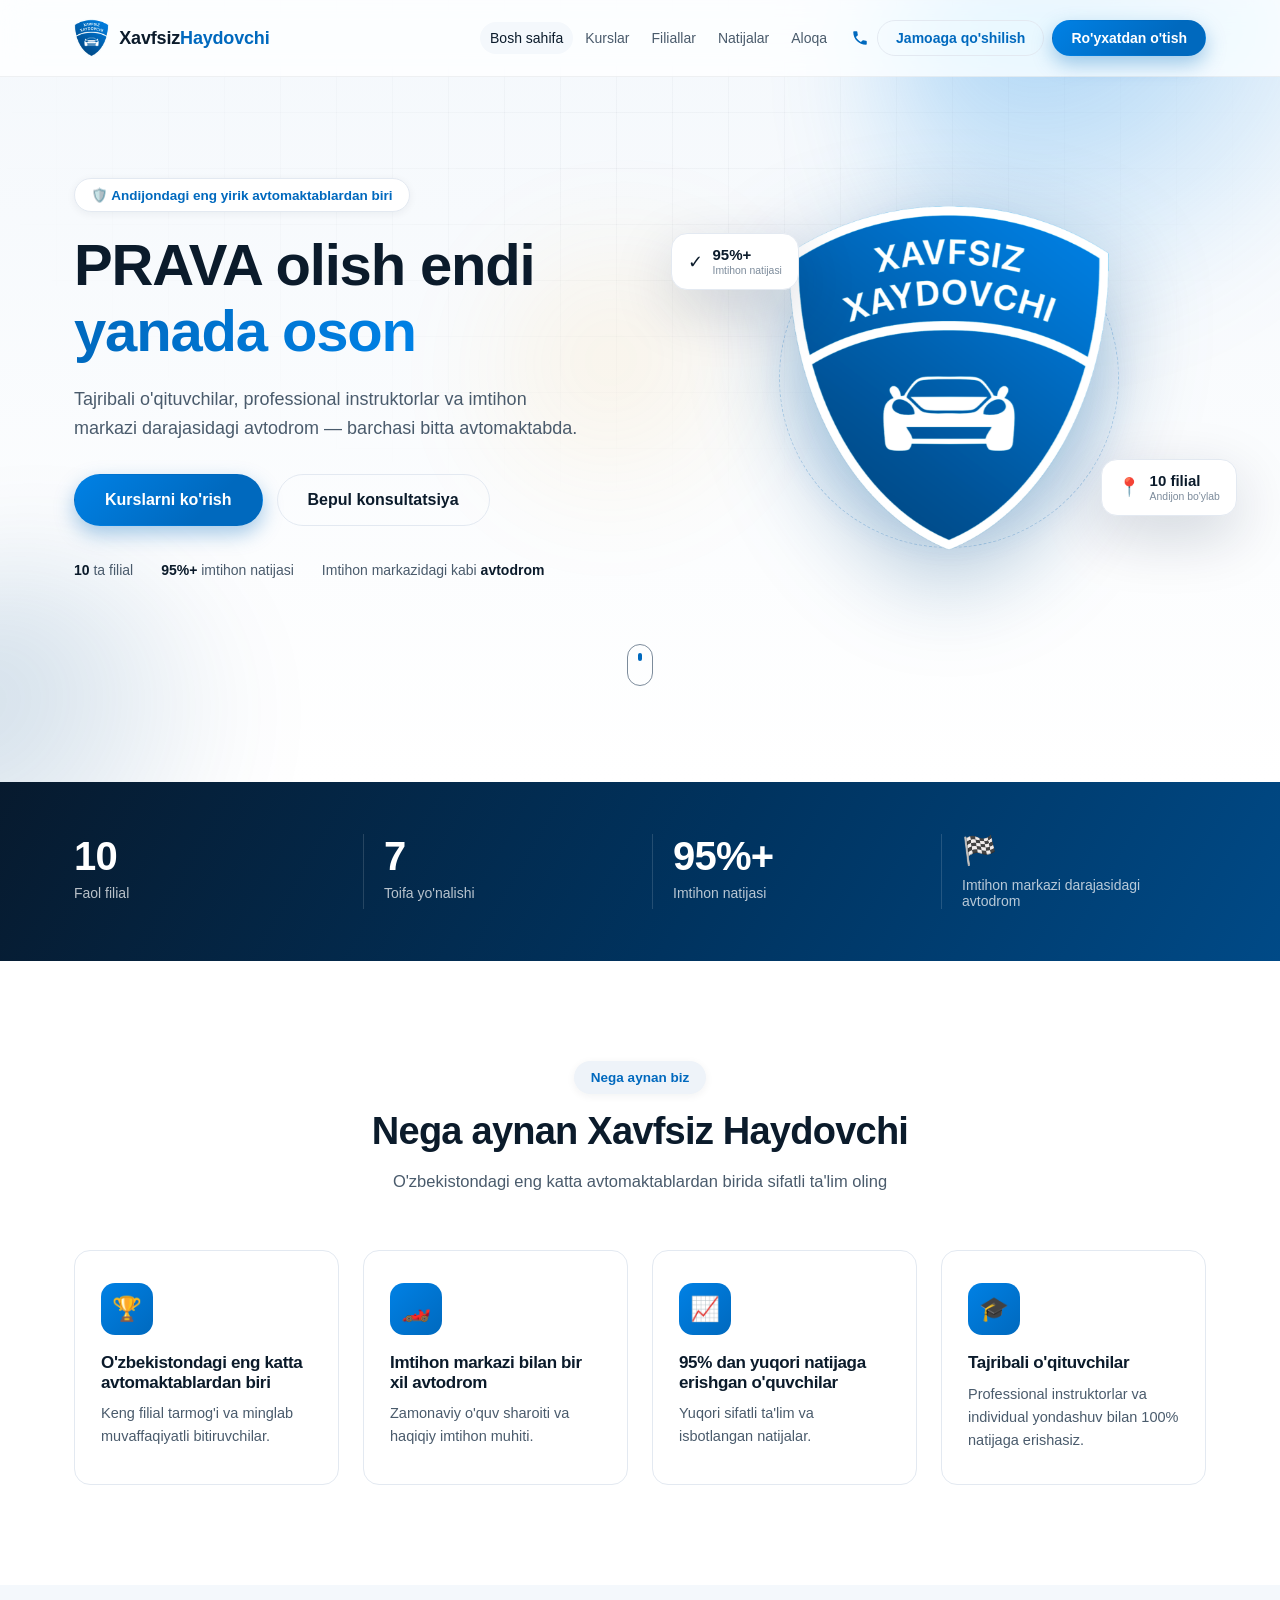
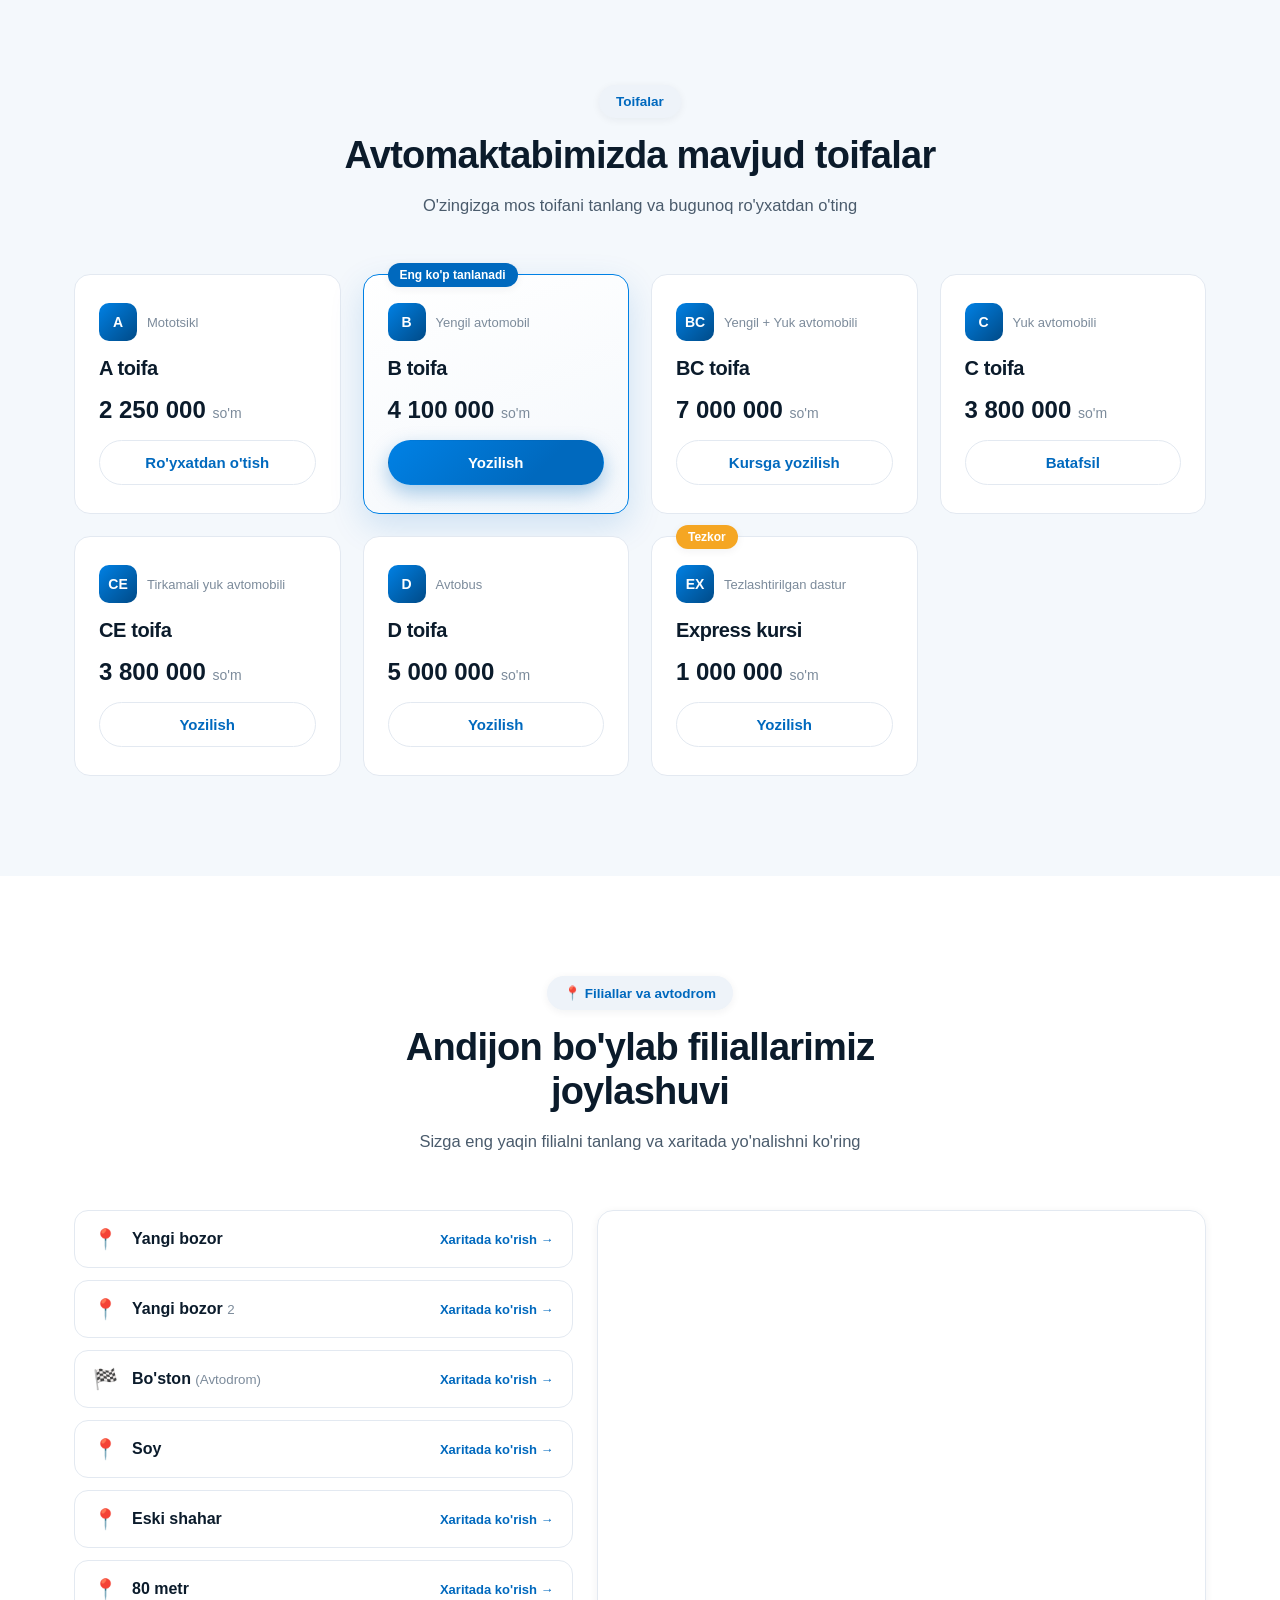
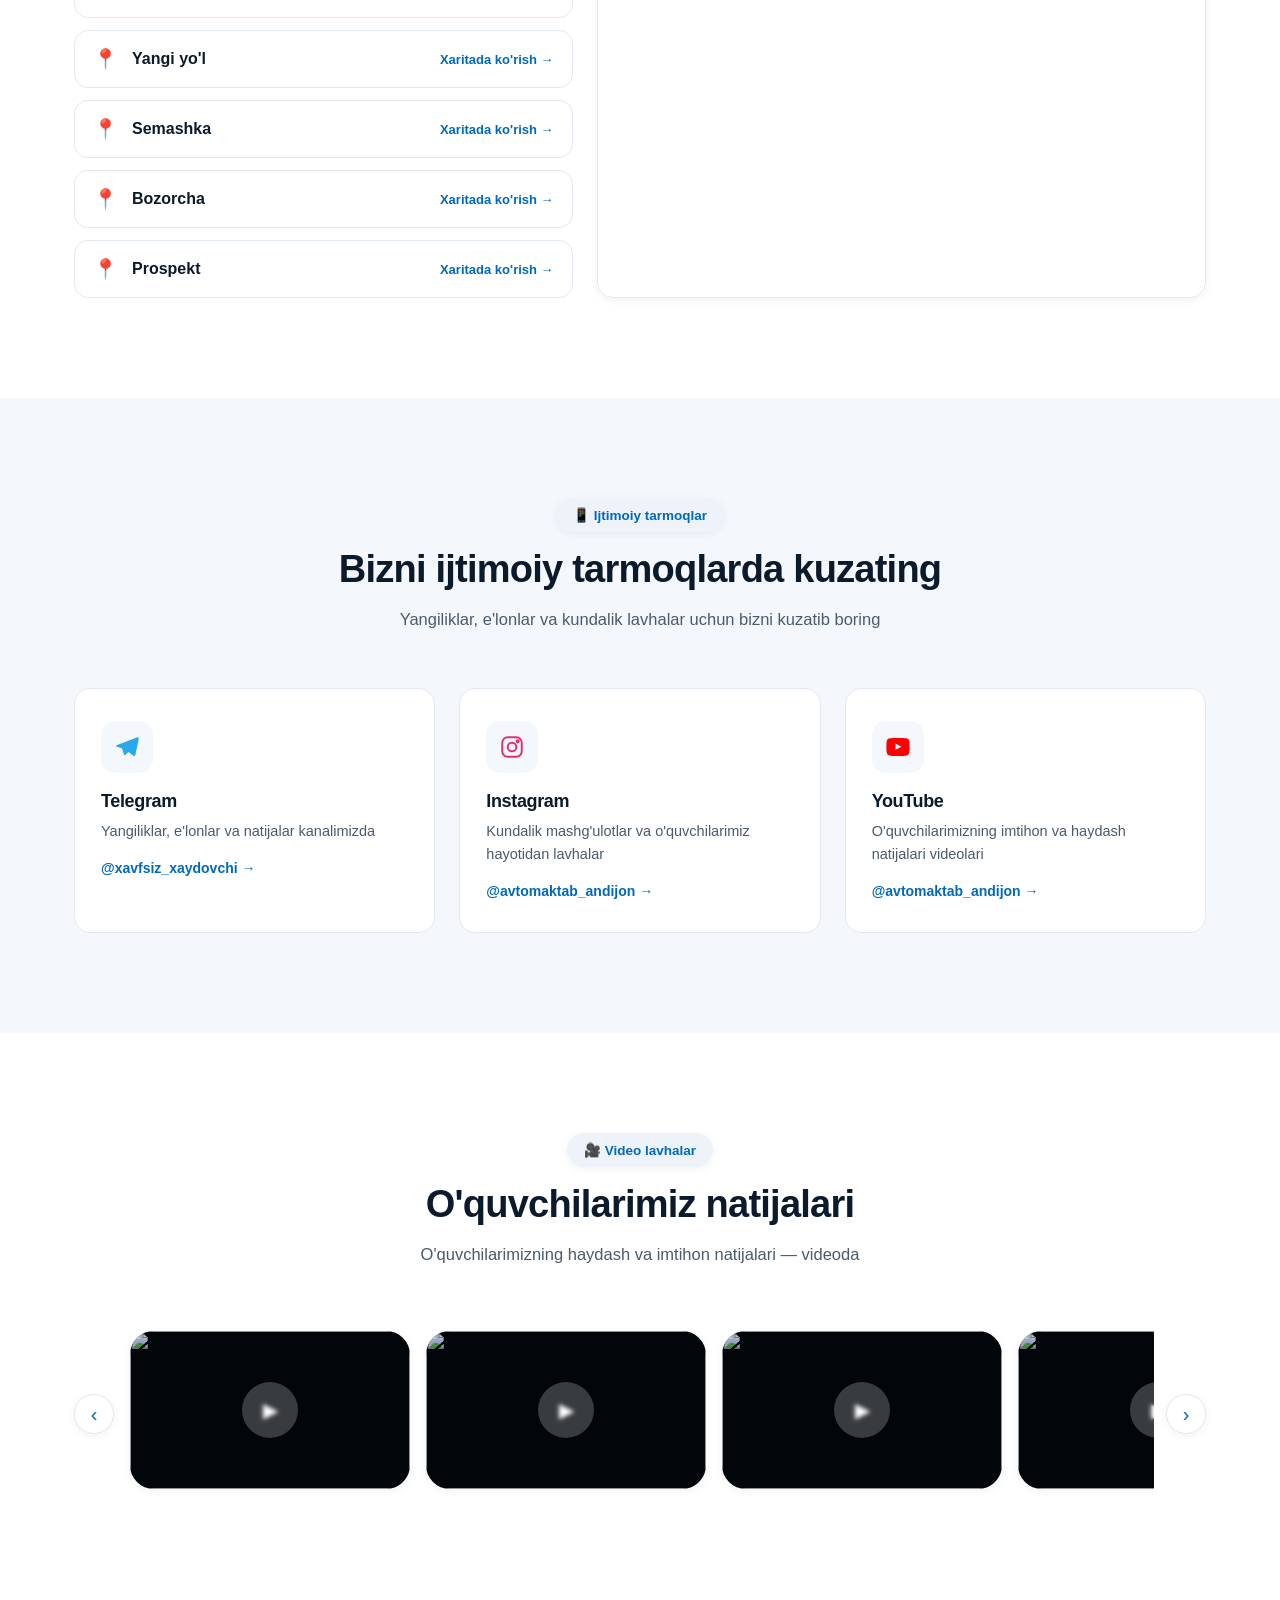
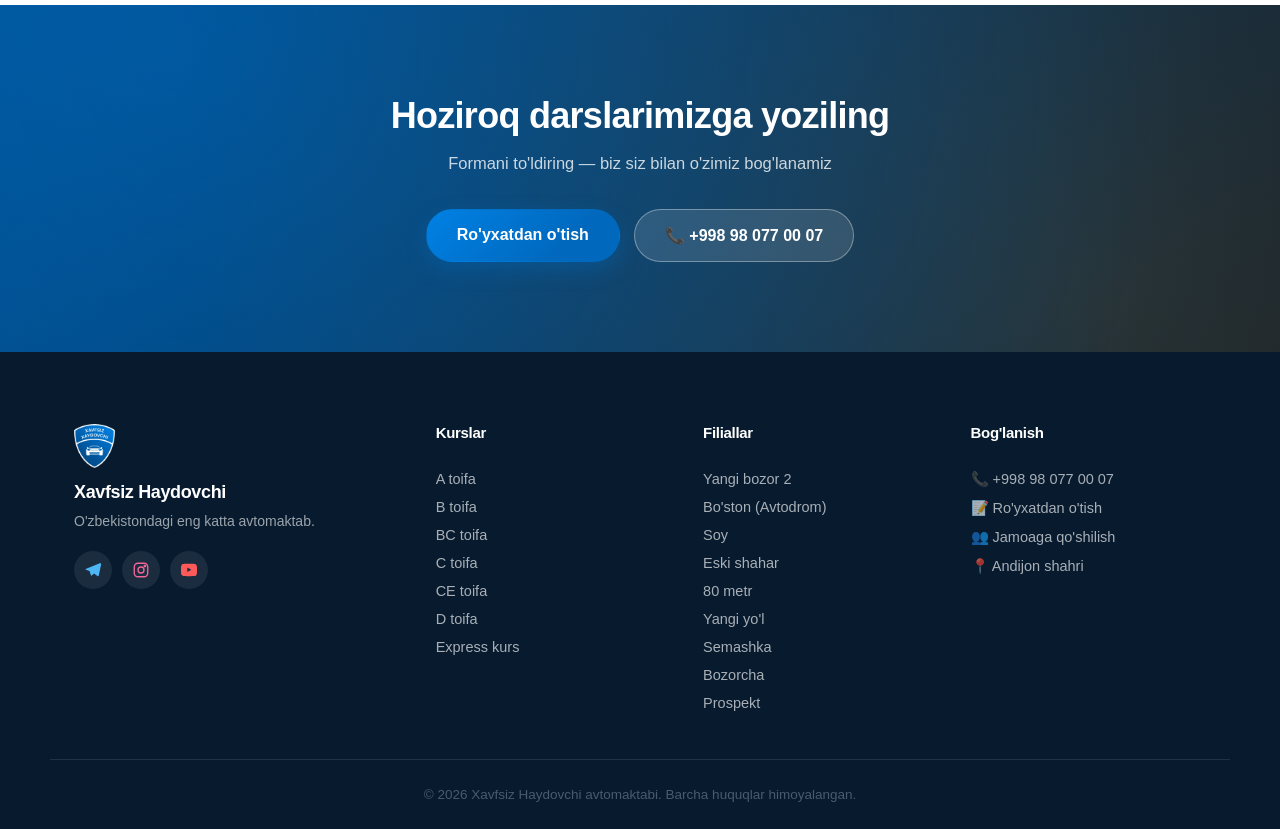
==== commit 2cb586bb: "Fix mobile nav visibility bug, footer social icons, filial layout; add admin-managed filial/lavozim " ====
--- a/index.html
+++ b/index.html
@@ -383,9 +383,9 @@
       <h3>Xavfsiz Haydovchi</h3>
       <p>O'zbekistondagi eng katta avtomaktab.</p>
       <div class="footer-social">
-        <a href="https://t.me/s/xavfsiz_xaydovchi" target="_blank" rel="noopener" aria-label="Telegram"><svg viewBox="0 0 24 24" width="18" height="18"><path fill="currentColor" d="M21.05 3.16 2.9 10.24c-1.24.5-1.23 1.19-.23 1.5l4.65 1.45 1.8 5.48c.22.6.11.84.75.84.5 0 .72-.23 1-.5l2.4-2.33 4.7 3.47c.87.48 1.5.23 1.72-.8l3.1-14.6c.3-1.27-.48-1.84-1.74-1.6z"/><path fill="#fff" fill-opacity=".001" d="M0 0h24v24H0z"/></svg></a>
-        <a href="https://www.instagram.com/avtomaktab_andijon/" target="_blank" rel="noopener" aria-label="Instagram"><svg viewBox="0 0 24 24" width="18" height="18" fill="none" stroke="currentColor" stroke-width="1.8"><rect x="3" y="3" width="18" height="18" rx="5"/><circle cx="12" cy="12" r="4"/><circle cx="17.2" cy="6.8" r="1"/></svg></a>
-        <a href="https://www.youtube.com/@avtomaktab_andijon" target="_blank" rel="noopener" aria-label="YouTube"><svg viewBox="0 0 24 24" width="18" height="18"><path fill="currentColor" d="M22.5 7.2s-.2-1.6-.9-2.3c-.8-.9-1.8-.9-2.2-1C16.4 3.7 12 3.7 12 3.7h0s-4.4 0-7.4.2c-.4 0-1.4.1-2.2 1C1.7 5.6 1.5 7.2 1.5 7.2S1.3 9 1.3 10.9v2.1c0 1.9.2 3.7.2 3.7s.2 1.6.9 2.3c.8.9 1.9.9 2.4 1 1.7.2 7.2.2 7.2.2s4.4 0 7.4-.2c.4 0 1.4-.1 2.2-1 .7-.7.9-2.3.9-2.3s.2-1.9.2-3.7v-2.1c0-1.9-.2-3.7-.2-3.7zM9.7 14.6V8.7l5.5 3-5.5 2.9z"/></svg></a>
+        <a class="social-icon-tg" href="https://t.me/s/xavfsiz_xaydovchi" target="_blank" rel="noopener" aria-label="Telegram"><svg viewBox="0 0 24 24" width="18" height="18"><path fill="currentColor" d="M21.05 3.16 2.9 10.24c-1.24.5-1.23 1.19-.23 1.5l4.65 1.45 1.8 5.48c.22.6.11.84.75.84.5 0 .72-.23 1-.5l2.4-2.33 4.7 3.47c.87.48 1.5.23 1.72-.8l3.1-14.6c.3-1.27-.48-1.84-1.74-1.6z"/><path fill="#fff" fill-opacity=".001" d="M0 0h24v24H0z"/></svg></a>
+        <a class="social-icon-ig" href="https://www.instagram.com/avtomaktab_andijon/" target="_blank" rel="noopener" aria-label="Instagram"><svg viewBox="0 0 24 24" width="18" height="18" fill="none" stroke="currentColor" stroke-width="1.8"><rect x="3" y="3" width="18" height="18" rx="5"/><circle cx="12" cy="12" r="4"/><circle cx="17.2" cy="6.8" r="1"/></svg></a>
+        <a class="social-icon-yt" href="https://www.youtube.com/@avtomaktab_andijon" target="_blank" rel="noopener" aria-label="YouTube"><svg viewBox="0 0 24 24" width="18" height="18"><path fill="currentColor" d="M22.5 7.2s-.2-1.6-.9-2.3c-.8-.9-1.8-.9-2.2-1C16.4 3.7 12 3.7 12 3.7h0s-4.4 0-7.4.2c-.4 0-1.4.1-2.2 1C1.7 5.6 1.5 7.2 1.5 7.2S1.3 9 1.3 10.9v2.1c0 1.9.2 3.7.2 3.7s.2 1.6.9 2.3c.8.9 1.9.9 2.4 1 1.7.2 7.2.2 7.2.2s4.4 0 7.4-.2c.4 0 1.4-.1 2.2-1 .7-.7.9-2.3.9-2.3s.2-1.9.2-3.7v-2.1c0-1.9-.2-3.7-.2-3.7zM9.7 14.6V8.7l5.5 3-5.5 2.9z"/></svg></a>
       </div>
     </div>
 
--- a/assets/css/style.css
+++ b/assets/css/style.css
@@ -494,6 +494,12 @@
 .footer-social a:hover{ background:var(--blue); transform:translateY(-3px); }
 .footer-social a{ color:rgba(255,255,255,.85); }
 .footer-social a:hover{ color:#fff; }
+.footer-social a.social-icon-tg{ color:#4fb6f5; }
+.footer-social a.social-icon-ig{ color:#f2679a; }
+.footer-social a.social-icon-yt{ color:#ff5a5a; }
+.footer-social a.social-icon-tg:hover,
+.footer-social a.social-icon-ig:hover,
+.footer-social a.social-icon-yt:hover{ color:#fff; }
 .footer-col h4{ color:#fff; font-size:15px; margin-bottom:18px; }
 .footer-col{ display:flex; flex-direction:column; gap:12px; font-size:14.5px; }
 .footer-col a{ color:rgba(255,255,255,.65); transition:color .15s ease; }
@@ -557,7 +563,8 @@
   .burger{ display:flex; }
 
   .nav{
-    position:fixed; top:76px; left:0; right:0; bottom:0; z-index:999;
+    position:fixed; top:76px; left:0; right:0; z-index:1500;
+    height:calc(100vh - 76px); height:calc(100dvh - 76px);
     background:#fff; flex-direction:column; align-items:stretch; gap:4px;
     padding:16px; transform:translateX(100%); transition:transform .3s var(--ease);
     overflow-y:auto;
@@ -677,6 +684,22 @@
   border-color:var(--blue); background:rgba(0,105,190,.08); color:var(--blue);
 }
 
+/* Filial (branch) multi-select: a compact grid instead of wrapped pills,
+   since 10 branch names of varying length made the pill layout bulky. */
+#fld-filial .checkbox-row{
+  display:grid; grid-template-columns:1fr 1fr; gap:8px;
+}
+#fld-filial .checkbox-pill{
+  border-radius:var(--radius-sm); padding:10px 12px; font-size:14px;
+  justify-content:flex-start; gap:10px;
+}
+@media (min-width:560px){
+  #fld-filial .checkbox-row{ grid-template-columns:1fr 1fr 1fr; }
+}
+@media (max-width:420px){
+  #fld-filial .checkbox-row{ grid-template-columns:1fr; }
+}
+
 .form-note{ text-align:center; font-size:13.5px; color:var(--ink-faint); margin-top:16px; }
 
 #submitBtn.is-loading .btn-text{ opacity:0; }
